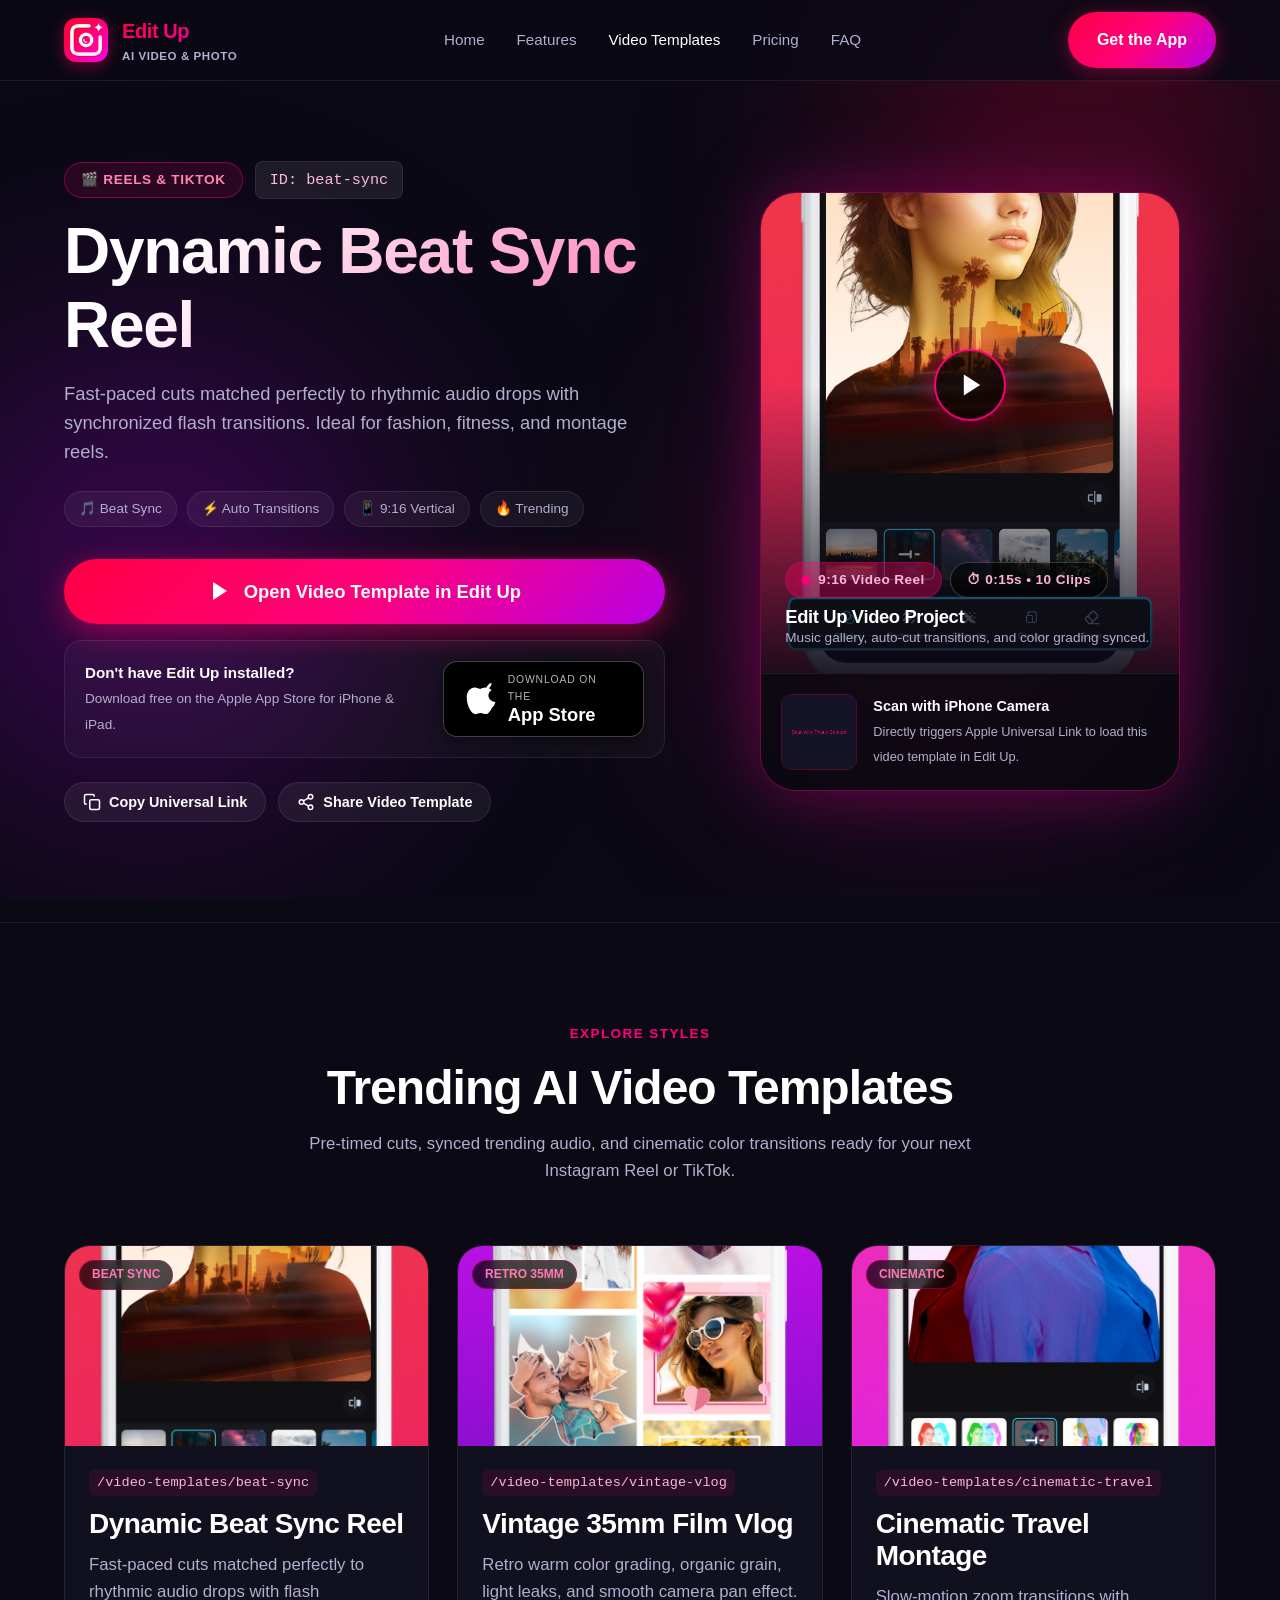
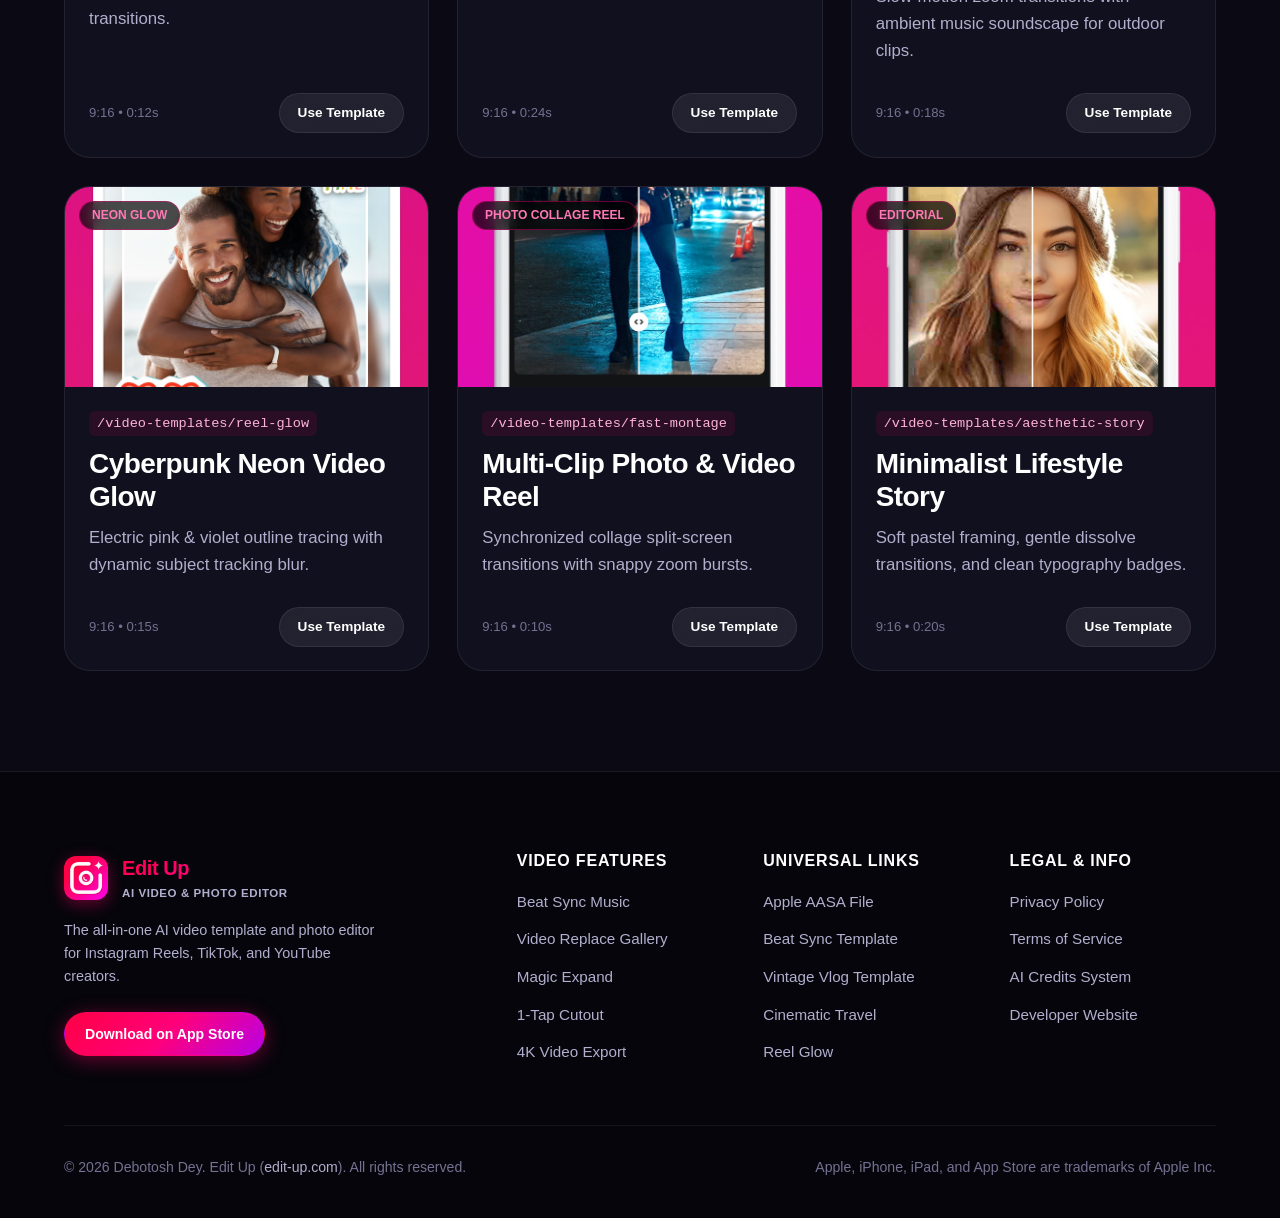
==== video-templates/index.html @ faf35066 "fix(nav): simplify header navigation to prevent layout breaking" ====
<!DOCTYPE html>
<html lang="en">
<head>
  <meta charset="UTF-8">
  <meta name="viewport" content="width=device-width, initial-scale=1.0">
  
  <!-- Primary Meta Tags -->
  <title>Edit Up Video Template | AI Photo & Video Editor</title>
  <meta name="title" content="Edit Up Video Template | AI Photo & Video Editor">
  <meta name="description" content="Open this video template in Edit Up to create viral Reels and TikTok videos with beat-sync music, seamless transitions, and cinematic filters.">
  <meta name="keywords" content="Edit Up, video template, AI video editor, Instagram reels template, TikTok template, beat sync, capcut alternative, debotosh dey">
  <meta name="author" content="Debotosh Dey">
  <link rel="canonical" href="https://edit-up.com/video-templates/">

  <!-- Apple Universal Links & Smart App Banner -->
  <meta name="apple-itunes-app" content="app-id=1333491559, app-argument=editup://video-template">

  <!-- Open Graph / Facebook / WhatsApp / Telegram -->
  <meta property="og:type" content="video.other">
  <meta property="og:site_name" content="Edit Up">
  <meta property="og:url" content="https://edit-up.com/video-templates/">
  <meta property="og:title" content="Edit Up Video Template | AI Photo & Video Editor">
  <meta property="og:description" content="Open this video template in Edit Up to create viral Reels and TikTok videos with beat-sync music, seamless transitions, and cinematic filters.">
  <meta property="og:image" content="https://edit-up.com/assets/images/og-template-share.png">
  <meta property="og:image:secure_url" content="https://edit-up.com/assets/images/og-template-share.png">
  <meta property="og:image:type" content="image/png">
  <meta property="og:image:width" content="1200">
  <meta property="og:image:height" content="630">
  <meta property="og:image:alt" content="Edit Up Video Template Preview">

  <!-- Twitter / X -->
  <meta name="twitter:card" content="summary_large_image">
  <meta name="twitter:site" content="@editupapp">
  <meta name="twitter:url" content="https://edit-up.com/video-templates/">
  <meta name="twitter:title" content="Edit Up Video Template | AI Photo & Video Editor">
  <meta name="twitter:description" content="Open this video template in Edit Up to create viral Reels and TikTok videos with beat-sync music, seamless transitions, and cinematic filters.">
  <meta name="twitter:image" content="https://edit-up.com/assets/images/og-template-share.png">
  <meta name="twitter:image:alt" content="Edit Up Video Template Preview">

  <!-- Favicons & App Icons -->
  <link rel="icon" type="image/png" sizes="32x32" href="/assets/images/favicon-32x32.png">
  <link rel="apple-touch-icon" sizes="180x180" href="/assets/images/apple-touch-icon.png">

  <!-- Master Stylesheet -->
  <link rel="stylesheet" href="/assets/css/style.css">
</head>
<body>

  <!-- Ambient Glowing Background Elements -->
  <div class="bg-ambient-lights" aria-hidden="true">
    <div class="ambient-orb orb-1"></div>
    <div class="ambient-orb orb-2"></div>
    <div class="ambient-orb orb-3"></div>
  </div>

  <!-- Header -->
  <header class="header">
    <div class="container nav-wrapper">
      <a href="/" class="logo">
        <img src="/assets/images/app-icon.png" alt="Edit Up App Icon" class="logo-icon" width="44" height="44">
        <div class="logo-text">
          <span class="logo-title">Edit Up</span>
          <span class="logo-subtitle">AI Video & Photo</span>
        </div>
      </a>

      <nav>
        <ul class="nav-links">
          <li><a href="/" class="nav-link">Home</a></li>
          <li><a href="/#features" class="nav-link">Features</a></li>
          <li><a href="/video-templates/" class="nav-link active">Video Templates</a></li>
          <li><a href="/#pricing" class="nav-link">Pricing</a></li>
          <li><a href="/#faq" class="nav-link">FAQ</a></li>
        </ul>
      </nav>

      <div class="nav-cta">
        <a href="https://apps.apple.com/us/app/edit-up-ai-photo-video-editor/id1333491559" class="btn btn-primary" target="_blank" rel="noopener">
          Get the App
        </a>
      </div>

      <button class="mobile-menu-toggle" aria-label="Toggle navigation menu">
        <svg width="24" height="24" viewBox="0 0 24 24" fill="none" stroke="currentColor" stroke-width="2">
          <line x1="3" y1="12" x2="21" y2="12"></line>
          <line x1="3" y1="6" x2="21" y2="6"></line>
          <line x1="3" y1="18" x2="21" y2="18"></line>
        </svg>
      </button>
    </div>
  </header>

  <!-- Video Template View Hero Section -->
  <main class="template-view-hero">
    <div class="container">
      <div class="template-view-grid">

        <!-- Left: Video Template Information & Universal Link Actions -->
        <div class="template-view-info">
          
          <div style="display: flex; align-items: center; gap: 12px; margin-bottom: 16px; flex-wrap: wrap;">
            <span class="template-header-badge" id="template-banner-tag">🎬 VIDEO TEMPLATE</span>
            <span class="template-id-display">ID: <span id="template-id-text">loading...</span></span>
          </div>

          <h1 id="template-title" class="gradient-text-light" style="margin-bottom: 16px;">
            Loading Video Template...
          </h1>

          <p id="template-description" style="font-size: 1.15rem; line-height: 1.6; margin-bottom: 24px;">
            Open this video template in Edit Up to apply automatic beat-sync cuts, audio replacement, and cinematic color transitions in 1 tap.
          </p>

          <!-- Video Template Specs / Pills -->
          <div class="template-info-pills" id="template-tags-container" style="margin-bottom: 32px;">
            <span class="template-info-pill">🎵 Beat Sync Audio</span>
            <span class="template-info-pill">⚡ Auto Transitions</span>
            <span class="template-info-pill">📱 9:16 Reels & TikTok</span>
            <span class="template-info-pill">✨ 4K Export</span>
          </div>

          <!-- Deep Link Action CTA -->
          <div class="template-actions">
            
            <a href="editup://video-template" id="btn-open-app" class="btn-open-app">
              <svg width="24" height="24" viewBox="0 0 24 24" fill="currentColor">
                <polygon points="5 3 19 12 5 21 5 3"></polygon>
              </svg>
              Open Video Template in Edit Up
            </a>

            <!-- App Store Fallback Box -->
            <div class="template-fallback-box">
              <div>
                <strong style="color: #FFFFFF; font-size: 0.95rem; display: block;">Don't have Edit Up installed?</strong>
                <span style="font-size: 0.85rem; color: var(--text-secondary);">Download free on the Apple App Store for iPhone & iPad.</span>
              </div>
              <a href="https://apps.apple.com/us/app/edit-up-ai-photo-video-editor/id1333491559" class="btn-appstore" target="_blank" rel="noopener">
                <svg viewBox="0 0 170 170">
                  <path d="M150.37 130.25c-2.45 5.66-5.35 10.87-8.71 15.66-4.58 6.53-8.33 11.05-11.22 13.56-4.48 4.12-9.28 6.23-14.42 6.35-3.69 0-8.14-1.05-13.32-3.18-5.19-2.12-9.97-3.17-14.34-3.17-4.58 0-9.49 1.05-14.75 3.17-5.26 2.13-9.5 3.24-12.74 3.35-4.35.13-9.16-1.9-14.42-6.08-3.69-3.08-7.73-7.97-12.13-14.67-6.07-9.35-10.89-20.2-14.44-32.55-3.55-12.35-5.33-24.08-5.33-35.19 0-16.14 4.1-29.21 12.3-39.2 8.2-9.99 18.5-15.09 30.9-15.3 5.48 0 11.17 1.34 17.07 4.02 5.9 2.68 9.94 4.08 12.13 4.2 1.96 0 6.13-1.46 12.51-4.39 6.38-2.93 12.06-4.22 17.07-3.86 13.06.87 23.37 5.76 30.93 14.68-11.53 7-17.18 16.59-16.94 28.77.24 9.69 4.02 17.75 11.35 24.18 7.33 6.43 16.03 10.02 26.11 10.78-2.07 6.43-4.58 13.01-7.53 19.74zM119.22 31.84c0-7.39 2.67-14.37 8.01-20.94 5.34-6.57 11.95-10.53 19.82-11.9 1.09 7.72-1.36 14.86-7.34 21.43-5.98 6.57-12.8 10.35-20.49 11.41z"/>
                </svg>
                <div>
                  <span class="btn-text-sub">Download on the</span>
                  <span class="btn-text-main">App Store</span>
                </div>
              </a>
            </div>

            <!-- Share & QR Actions -->
            <div class="template-share-tools">
              <button id="btn-copy-template-link" class="btn-tool">
                <svg width="18" height="18" viewBox="0 0 24 24" fill="none" stroke="currentColor" stroke-width="2">
                  <rect x="9" y="9" width="13" height="13" rx="2" ry="2"></rect>
                  <path d="M5 15H4a2 2 0 0 1-2-2V4a2 2 0 0 1 2-2h9a2 2 0 0 1 2 2v1"></path>
                </svg>
                Copy Universal Link
              </button>

              <button id="btn-share-template" class="btn-tool">
                <svg width="18" height="18" viewBox="0 0 24 24" fill="none" stroke="currentColor" stroke-width="2">
                  <circle cx="18" cy="5" r="3"></circle>
                  <circle cx="6" cy="12" r="3"></circle>
                  <circle cx="18" cy="19" r="3"></circle>
                  <line x1="8.59" y1="13.51" x2="15.42" y2="17.49"></line>
                  <line x1="15.41" y1="6.51" x2="8.59" y2="10.49"></line>
                </svg>
                Share Video Template
              </button>
            </div>

          </div>

        </div>

        <!-- Right: Video Mockup Player & Desktop QR Scanner -->
        <div class="template-mockup-wrapper">
          <div class="template-preview-card">
            
            <div class="template-preview-media">
              <img src="/assets/images/screenshots/screen-4.jpg" alt="Video Template Preview" id="template-preview-img">
              
              <!-- Simulated Video Play Button -->
              <div style="position: absolute; top: 40%; left: 50%; transform: translate(-50%, -50%); width: 72px; height: 72px; border-radius: 50%; background: rgba(0, 0, 0, 0.65); border: 2px solid var(--brand-pink); display: flex; align-items: center; justify-content: center; box-shadow: 0 0 25px rgba(255, 0, 122, 0.4);">
                <svg width="28" height="28" viewBox="0 0 24 24" fill="#FFFFFF" style="margin-left: 4px;">
                  <polygon points="5 3 19 12 5 21 5 3"></polygon>
                </svg>
              </div>

              <!-- Video Overlay Details -->
              <div class="template-preview-overlay">
                <div style="display: flex; gap: 8px; margin-bottom: 8px;">
                  <span class="badge" style="background: rgba(255, 0, 100, 0.35);">
                    <span class="badge-dot"></span>
                    9:16 Video Reel
                  </span>
                  <span class="badge" style="background: rgba(0,0,0,0.6); border-color: rgba(255,255,255,0.2);">
                    ⏱ 0:15s • 10 Clips
                  </span>
                </div>
                <h4 style="color: #FFFFFF; font-size: 1.15rem;">Edit Up Video Project</h4>
                <p style="color: var(--text-secondary); font-size: 0.85rem;">Music gallery, auto-cut transitions, and color grading synced.</p>
              </div>
            </div>

            <!-- Desktop QR Scanner for Mobile Universal Link Handoff -->
            <div style="padding: 20px; background: rgba(0,0,0,0.45); display: flex; align-items: center; gap: 16px; border-top: 1px solid var(--border-subtle);">
              <canvas id="template-qr-canvas" style="width: 76px; height: 76px; border-radius: 10px; border: 1px solid var(--border-accent); flex-shrink: 0;"></canvas>
              <div>
                <strong style="color: #FFFFFF; font-size: 0.9rem; display: block;">Scan with iPhone Camera</strong>
                <span style="font-size: 0.8rem; color: var(--text-secondary);">Directly triggers Apple Universal Link to load this video template in Edit Up.</span>
              </div>
            </div>

          </div>
        </div>

      </div>
    </div>
  </main>

  <!-- Trending Video Templates Section -->
  <section class="templates-hub-section" style="border-top: 1px solid var(--border-subtle);">
    <div class="container">
      
      <div class="section-header">
        <span class="section-tag">Explore Styles</span>
        <h2>Trending AI Video Templates</h2>
        <p>Pre-timed cuts, synced trending audio, and cinematic color transitions ready for your next Instagram Reel or TikTok.</p>
      </div>

      <div class="templates-grid">

        <!-- Template 1: Beat Sync -->
        <div class="template-card">
          <div class="template-card-preview">
            <img src="/assets/images/screenshots/screen-4.jpg" alt="Beat Sync Video Template" loading="lazy">
            <span class="template-badge">BEAT SYNC</span>
          </div>
          <div class="template-card-body">
            <span class="template-id-tag">/video-templates/beat-sync</span>
            <h3>Dynamic Beat Sync Reel</h3>
            <p>Fast-paced cuts matched perfectly to rhythmic audio drops with flash transitions.</p>
            <div class="template-card-footer">
              <span style="font-size: 0.82rem; color: var(--text-muted);">9:16 • 0:12s</span>
              <a href="/video-templates/beat-sync" class="btn btn-secondary" style="padding: 8px 18px; font-size: 0.85rem;">Use Template</a>
            </div>
          </div>
        </div>

        <!-- Template 2: Vintage Vlog -->
        <div class="template-card">
          <div class="template-card-preview">
            <img src="/assets/images/screenshots/screen-7.jpg" alt="Vintage Vlog Video Template" loading="lazy">
            <span class="template-badge">RETRO 35MM</span>
          </div>
          <div class="template-card-body">
            <span class="template-id-tag">/video-templates/vintage-vlog</span>
            <h3>Vintage 35mm Film Vlog</h3>
            <p>Retro warm color grading, organic grain, light leaks, and smooth camera pan effect.</p>
            <div class="template-card-footer">
              <span style="font-size: 0.82rem; color: var(--text-muted);">9:16 • 0:24s</span>
              <a href="/video-templates/vintage-vlog" class="btn btn-secondary" style="padding: 8px 18px; font-size: 0.85rem;">Use Template</a>
            </div>
          </div>
        </div>

        <!-- Template 3: Cinematic Travel -->
        <div class="template-card">
          <div class="template-card-preview">
            <img src="/assets/images/screenshots/screen-2.jpg" alt="Cinematic Travel Video Template" loading="lazy">
            <span class="template-badge">CINEMATIC</span>
          </div>
          <div class="template-card-body">
            <span class="template-id-tag">/video-templates/cinematic-travel</span>
            <h3>Cinematic Travel Montage</h3>
            <p>Slow-motion zoom transitions with ambient music soundscape for outdoor clips.</p>
            <div class="template-card-footer">
              <span style="font-size: 0.82rem; color: var(--text-muted);">9:16 • 0:18s</span>
              <a href="/video-templates/cinematic-travel" class="btn btn-secondary" style="padding: 8px 18px; font-size: 0.85rem;">Use Template</a>
            </div>
          </div>
        </div>

        <!-- Template 4: Reel Glow -->
        <div class="template-card">
          <div class="template-card-preview">
            <img src="/assets/images/screenshots/screen-1.png" alt="Neon Reel Glow" loading="lazy">
            <span class="template-badge">NEON GLOW</span>
          </div>
          <div class="template-card-body">
            <span class="template-id-tag">/video-templates/reel-glow</span>
            <h3>Cyberpunk Neon Video Glow</h3>
            <p>Electric pink & violet outline tracing with dynamic subject tracking blur.</p>
            <div class="template-card-footer">
              <span style="font-size: 0.82rem; color: var(--text-muted);">9:16 • 0:15s</span>
              <a href="/video-templates/reel-glow" class="btn btn-secondary" style="padding: 8px 18px; font-size: 0.85rem;">Use Template</a>
            </div>
          </div>
        </div>

        <!-- Template 5: Fast Montage -->
        <div class="template-card">
          <div class="template-card-preview">
            <img src="/assets/images/screenshots/screen-6.jpg" alt="Fast Montage" loading="lazy">
            <span class="template-badge">PHOTO COLLAGE REEL</span>
          </div>
          <div class="template-card-body">
            <span class="template-id-tag">/video-templates/fast-montage</span>
            <h3>Multi-Clip Photo & Video Reel</h3>
            <p>Synchronized collage split-screen transitions with snappy zoom bursts.</p>
            <div class="template-card-footer">
              <span style="font-size: 0.82rem; color: var(--text-muted);">9:16 • 0:10s</span>
              <a href="/video-templates/fast-montage" class="btn btn-secondary" style="padding: 8px 18px; font-size: 0.85rem;">Use Template</a>
            </div>
          </div>
        </div>

        <!-- Template 6: Aesthetic Story -->
        <div class="template-card">
          <div class="template-card-preview">
            <img src="/assets/images/screenshots/screen-3.jpg" alt="Aesthetic Story" loading="lazy">
            <span class="template-badge">EDITORIAL</span>
          </div>
          <div class="template-card-body">
            <span class="template-id-tag">/video-templates/aesthetic-story</span>
            <h3>Minimalist Lifestyle Story</h3>
            <p>Soft pastel framing, gentle dissolve transitions, and clean typography badges.</p>
            <div class="template-card-footer">
              <span style="font-size: 0.82rem; color: var(--text-muted);">9:16 • 0:20s</span>
              <a href="/video-templates/aesthetic-story" class="btn btn-secondary" style="padding: 8px 18px; font-size: 0.85rem;">Use Template</a>
            </div>
          </div>
        </div>

      </div>

    </div>
  </section>

  <!-- Footer -->
  <footer class="footer">
    <div class="container">
      <div class="footer-grid">
        
        <div class="footer-brand">
          <a href="/" class="logo">
            <img src="/assets/images/app-icon.png" alt="Edit Up Logo" class="logo-icon" width="40" height="40">
            <div class="logo-text">
              <span class="logo-title">Edit Up</span>
              <span class="logo-subtitle">AI Video & Photo Editor</span>
            </div>
          </a>
          <p style="font-size: 0.9rem; max-width: 320px;">
            The all-in-one AI video template and photo editor for Instagram Reels, TikTok, and YouTube creators.
          </p>
          <div style="margin-top: 8px;">
            <a href="https://apps.apple.com/us/app/edit-up-ai-photo-video-editor/id1333491559" class="btn btn-primary" style="padding: 10px 20px; font-size: 0.88rem;" target="_blank" rel="noopener">
              Download on App Store
            </a>
          </div>
        </div>

        <div>
          <h4 class="footer-heading">Video Features</h4>
          <ul class="footer-links">
            <li><a href="/#features" class="footer-link">Beat Sync Music</a></li>
            <li><a href="/#features" class="footer-link">Video Replace Gallery</a></li>
            <li><a href="/#features" class="footer-link">Magic Expand</a></li>
            <li><a href="/#features" class="footer-link">1-Tap Cutout</a></li>
            <li><a href="/#features" class="footer-link">4K Video Export</a></li>
          </ul>
        </div>

        <div>
          <h4 class="footer-heading">Universal Links</h4>
          <ul class="footer-links">
            <li><a href="/.well-known/apple-app-site-association" class="footer-link" target="_blank">Apple AASA File</a></li>
            <li><a href="/video-templates/beat-sync" class="footer-link">Beat Sync Template</a></li>
            <li><a href="/video-templates/vintage-vlog" class="footer-link">Vintage Vlog Template</a></li>
            <li><a href="/video-templates/cinematic-travel" class="footer-link">Cinematic Travel</a></li>
            <li><a href="/video-templates/reel-glow" class="footer-link">Reel Glow</a></li>
          </ul>
        </div>

        <div>
          <h4 class="footer-heading">Legal & Info</h4>
          <ul class="footer-links">
            <li><a href="https://debotoshdey.com/apps/i/no-crop/privacy-policy/" class="footer-link" target="_blank" rel="noopener">Privacy Policy</a></li>
            <li><a href="https://debotoshdey.com/apps/i/no-crop/terms/" class="footer-link" target="_blank" rel="noopener">Terms of Service</a></li>
            <li><a href="https://debotoshdey.com/apps/i/no-crop/additional-purchase-system/" class="footer-link" target="_blank" rel="noopener">AI Credits System</a></li>
            <li><a href="https://debotoshdey.com" class="footer-link" target="_blank" rel="noopener">Developer Website</a></li>
          </ul>
        </div>

      </div>

      <div class="footer-bottom">
        <div>
          © 2026 Debotosh Dey. Edit Up (<a href="https://edit-up.com" style="color: var(--text-secondary); text-decoration: none;">edit-up.com</a>). All rights reserved.
        </div>
        <div>
          Apple, iPhone, iPad, and App Store are trademarks of Apple Inc.
        </div>
      </div>
    </div>
  </footer>

  <!-- Scripts -->
  <script src="/assets/js/main.js"></script>
  <script src="/assets/js/template.js"></script>
</body>
</html>
---- assets/css/style.css ----
/* ==========================================================================
   EDIT UP - Official Static Website & Universal Link Landing
   Theme: Vibrant Sunset Neon (Coral Red #FF0044 -> Hot Pink #FF007A -> Violet #B800E6)
   ========================================================================== */

:root {
  /* Brand Gradient & Colors from App Icon */
  --brand-red: #FF0044;
  --brand-pink: #FF007A;
  --brand-magenta: #FE00EC;
  --brand-purple: #B800E6;
  --brand-violet: #7928CA;
  
  --gradient-brand: linear-gradient(135deg, #FF0044 0%, #FF007A 50%, #B800E6 100%);
  --gradient-brand-subtle: linear-gradient(135deg, rgba(255, 0, 68, 0.15) 0%, rgba(255, 0, 122, 0.15) 50%, rgba(184, 0, 230, 0.15) 100%);
  --gradient-text: linear-gradient(135deg, #FFFFFF 20%, #FFB4D6 60%, #FF78B4 100%);
  --gradient-glow: radial-gradient(circle, rgba(255, 0, 122, 0.35) 0%, rgba(184, 0, 230, 0.15) 50%, transparent 75%);
  --gradient-card-border: linear-gradient(135deg, rgba(255, 0, 100, 0.4), rgba(255, 255, 255, 0.05) 50%, rgba(184, 0, 230, 0.4));

  /* Dark Theme Palette */
  --bg-body: #0A0914;
  --bg-card: rgba(22, 20, 38, 0.65);
  --bg-card-hover: rgba(30, 27, 52, 0.85);
  --bg-elevated: #161426;
  --bg-badge: rgba(255, 0, 100, 0.12);
  
  --border-subtle: rgba(255, 255, 255, 0.08);
  --border-accent: rgba(255, 0, 122, 0.3);
  --border-glow: rgba(255, 0, 122, 0.6);
  
  --text-primary: #FFFFFF;
  --text-secondary: #B1AFCD;
  --text-muted: #747291;
  --text-highlight: #FF4D94;

  /* Layout & Spacing */
  --container-max: 1200px;
  --radius-sm: 10px;
  --radius-md: 18px;
  --radius-lg: 26px;
  --radius-xl: 36px;
  --radius-full: 9999px;

  /* Shadows */
  --shadow-sm: 0 4px 12px rgba(0, 0, 0, 0.3);
  --shadow-card: 0 12px 32px rgba(0, 0, 0, 0.4), 0 2px 6px rgba(0, 0, 0, 0.2);
  --shadow-glow: 0 0 30px rgba(255, 0, 122, 0.35);
  --shadow-glow-lg: 0 0 60px rgba(255, 0, 122, 0.25), 0 0 100px rgba(184, 0, 230, 0.15);

  --font-family: -apple-system, BlinkMacSystemFont, "SF Pro Display", "SF Pro Text", "Helvetica Neue", Arial, sans-serif;
  --transition-fast: 0.2s cubic-bezier(0.16, 1, 0.3, 1);
  --transition-smooth: 0.35s cubic-bezier(0.16, 1, 0.3, 1);
}

/* Reset & Box Sizing */
*, *::before, *::after {
  box-sizing: border-box;
  margin: 0;
  padding: 0;
}

html {
  font-family: var(--font-family);
  background-color: var(--bg-body);
  color: var(--text-primary);
  scroll-behavior: smooth;
  -webkit-font-smoothing: antialiased;
  -moz-osx-font-smoothing: grayscale;
}

body {
  min-height: 100vh;
  line-height: 1.6;
  position: relative;
  overflow-x: hidden;
  background: var(--bg-body);
}

/* Ambient Background Lights */
.bg-ambient-lights {
  position: fixed;
  top: 0;
  left: 0;
  width: 100%;
  height: 100%;
  pointer-events: none;
  z-index: 0;
  overflow: hidden;
}

.ambient-orb {
  position: absolute;
  border-radius: 50%;
  filter: blur(120px);
  opacity: 0.4;
  animation: floatOrb 18s ease-in-out infinite alternate;
}

.orb-1 {
  width: 600px;
  height: 600px;
  background: radial-gradient(circle, var(--brand-red) 0%, transparent 70%);
  top: -150px;
  right: -100px;
}

.orb-2 {
  width: 700px;
  height: 700px;
  background: radial-gradient(circle, var(--brand-purple) 0%, transparent 70%);
  top: 25%;
  left: -200px;
  animation-duration: 22s;
}

.orb-3 {
  width: 550px;
  height: 550px;
  background: radial-gradient(circle, var(--brand-pink) 0%, transparent 70%);
  bottom: 5%;
  right: 5%;
  animation-duration: 26s;
}

@keyframes floatOrb {
  0% { transform: translate(0, 0) scale(1); }
  50% { transform: translate(40px, 30px) scale(1.08); }
  100% { transform: translate(-30px, 60px) scale(0.95); }
}

/* Container */
.container {
  width: 100%;
  max-width: var(--container-max);
  margin-left: auto;
  margin-right: auto;
  padding-left: 24px;
  padding-right: 24px;
  position: relative;
  z-index: 1;
}

/* Typography */
h1, h2, h3, h4, h5, h6 {
  font-weight: 700;
  line-height: 1.15;
  color: var(--text-primary);
  letter-spacing: -0.02em;
}

h1 {
  font-size: clamp(2.5rem, 5vw, 4.25rem);
}

h2 {
  font-size: clamp(2rem, 3.8vw, 3rem);
}

h3 {
  font-size: clamp(1.25rem, 2.2vw, 1.75rem);
}

p {
  color: var(--text-secondary);
  font-size: 1.05rem;
}

.gradient-text {
  background: var(--gradient-brand);
  -webkit-background-clip: text;
  -webkit-text-fill-color: transparent;
  display: inline-block;
}

.gradient-text-light {
  background: var(--gradient-text);
  -webkit-background-clip: text;
  -webkit-text-fill-color: transparent;
  display: inline-block;
}

/* Buttons & Badges */
.btn {
  display: inline-flex;
  align-items: center;
  justify-content: center;
  gap: 10px;
  padding: 14px 28px;
  border-radius: var(--radius-full);
  font-size: 1rem;
  font-weight: 600;
  text-decoration: none;
  cursor: pointer;
  transition: all var(--transition-fast);
  border: 1px solid transparent;
  white-space: nowrap;
}

.btn-primary {
  background: var(--gradient-brand);
  color: #FFFFFF;
  box-shadow: 0 4px 20px rgba(255, 0, 100, 0.4);
}

.btn-primary:hover {
  transform: translateY(-2px) scale(1.02);
  box-shadow: 0 8px 30px rgba(255, 0, 100, 0.6);
  color: #FFFFFF;
}

.btn-secondary {
  background: rgba(255, 255, 255, 0.08);
  color: #FFFFFF;
  border: 1px solid var(--border-subtle);
  backdrop-filter: blur(12px);
}

.btn-secondary:hover {
  background: rgba(255, 255, 255, 0.15);
  border-color: var(--border-accent);
  transform: translateY(-2px);
  color: #FFFFFF;
}

.btn-appstore {
  display: inline-flex;
  align-items: center;
  background: #000000;
  color: #FFFFFF;
  border: 1px solid rgba(255, 255, 255, 0.25);
  border-radius: 14px;
  padding: 10px 20px;
  text-decoration: none;
  transition: all var(--transition-fast);
  box-shadow: 0 4px 18px rgba(0, 0, 0, 0.4);
}

.btn-appstore:hover {
  border-color: var(--brand-pink);
  transform: translateY(-2px);
  box-shadow: 0 6px 24px rgba(255, 0, 122, 0.35);
}

.btn-appstore svg {
  width: 32px;
  height: 32px;
  fill: #FFFFFF;
  margin-right: 12px;
}

.btn-appstore .btn-text-sub {
  font-size: 0.65rem;
  letter-spacing: 0.08em;
  text-transform: uppercase;
  color: rgba(255, 255, 255, 0.7);
  display: block;
}

.btn-appstore .btn-text-main {
  font-size: 1.15rem;
  font-weight: 700;
  line-height: 1.1;
  display: block;
}

.badge {
  display: inline-flex;
  align-items: center;
  gap: 8px;
  padding: 6px 16px;
  border-radius: var(--radius-full);
  background: var(--bg-badge);
  border: 1px solid rgba(255, 0, 122, 0.3);
  color: #FFB4D6;
  font-size: 0.85rem;
  font-weight: 600;
  letter-spacing: 0.03em;
}

.badge-dot {
  width: 8px;
  height: 8px;
  border-radius: 50%;
  background: var(--brand-pink);
  box-shadow: 0 0 10px var(--brand-pink);
}

/* Header & Nav */
.header {
  position: sticky;
  top: 0;
  width: 100%;
  z-index: 100;
  backdrop-filter: blur(20px);
  -webkit-backdrop-filter: blur(20px);
  background: rgba(10, 9, 20, 0.8);
  border-bottom: 1px solid var(--border-subtle);
  transition: all var(--transition-fast);
}

.nav-wrapper {
  display: flex;
  align-items: center;
  justify-content: space-between;
  height: 80px;
}

.logo {
  display: flex;
  align-items: center;
  gap: 14px;
  text-decoration: none;
  color: var(--text-primary);
}

.logo-icon {
  width: 44px;
  height: 44px;
  border-radius: 12px;
  box-shadow: 0 4px 16px rgba(255, 0, 100, 0.4);
  transition: transform var(--transition-fast);
}

.logo:hover .logo-icon {
  transform: scale(1.05) rotate(-3deg);
}

.logo-text {
  display: flex;
  flex-direction: column;
}

.logo-title {
  font-size: 1.25rem;
  font-weight: 800;
  letter-spacing: -0.02em;
  background: var(--gradient-brand);
  -webkit-background-clip: text;
  -webkit-text-fill-color: transparent;
}

.logo-subtitle {
  font-size: 0.72rem;
  color: var(--text-secondary);
  text-transform: uppercase;
  letter-spacing: 0.05em;
  font-weight: 600;
}

.nav-links {
  display: flex;
  align-items: center;
  gap: 32px;
  list-style: none;
}

.nav-link {
  color: var(--text-secondary);
  text-decoration: none;
  font-weight: 500;
  font-size: 0.95rem;
  transition: color var(--transition-fast);
}

.nav-link:hover, .nav-link.active {
  color: #FFFFFF;
}

.nav-cta {
  display: flex;
  align-items: center;
  gap: 16px;
}

.mobile-menu-toggle {
  display: none;
  background: none;
  border: none;
  color: #FFFFFF;
  cursor: pointer;
  padding: 8px;
}

/* Hero Section */
.hero-section {
  padding: 80px 0 100px;
  position: relative;
  overflow: hidden;
}

.hero-grid {
  display: grid;
  grid-template-columns: 1.15fr 0.85fr;
  align-items: center;
  gap: 60px;
}

.hero-content {
  display: flex;
  flex-direction: column;
  gap: 24px;
}

.hero-rating-badge {
  display: inline-flex;
  align-items: center;
  gap: 12px;
  padding: 8px 18px;
  border-radius: var(--radius-full);
  background: rgba(255, 255, 255, 0.05);
  border: 1px solid var(--border-subtle);
  width: fit-content;
}

.star-rating {
  color: #FFB800;
  font-size: 1rem;
  letter-spacing: 2px;
}

.hero-rating-text {
  font-size: 0.88rem;
  font-weight: 600;
  color: var(--text-secondary);
}

.hero-rating-text strong {
  color: #FFFFFF;
}

.hero-title {
  margin-top: -6px;
}

.hero-description {
  font-size: 1.2rem;
  line-height: 1.6;
  color: var(--text-secondary);
  max-width: 580px;
}

.hero-actions {
  display: flex;
  flex-wrap: wrap;
  align-items: center;
  gap: 16px;
  margin-top: 10px;
}

.hero-perks {
  display: flex;
  flex-wrap: wrap;
  gap: 24px;
  margin-top: 16px;
  padding-top: 24px;
  border-top: 1px solid var(--border-subtle);
}

.perk-item {
  display: flex;
  align-items: center;
  gap: 8px;
  font-size: 0.92rem;
  color: var(--text-secondary);
}

.perk-icon {
  color: var(--brand-pink);
  font-weight: bold;
}

/* Hero Visual / Mockup */
.hero-visual {
  position: relative;
  display: flex;
  justify-content: center;
  align-items: center;
}

.hero-phone-wrapper {
  position: relative;
  z-index: 2;
  perspective: 1000px;
}

.phone-mockup-frame {
  width: 320px;
  height: 640px;
  background: #000000;
  border-radius: 46px;
  padding: 12px;
  border: 4px solid #2A283D;
  box-shadow: 0 25px 60px rgba(0, 0, 0, 0.6), 0 0 50px rgba(255, 0, 100, 0.25);
  position: relative;
  overflow: hidden;
  transition: transform var(--transition-smooth);
}

.phone-mockup-frame:hover {
  transform: translateY(-8px) rotate(-1deg);
}

.phone-notch {
  position: absolute;
  top: 16px;
  left: 50%;
  transform: translateX(-50%);
  width: 90px;
  height: 22px;
  background: #000000;
  border-radius: 20px;
  z-index: 10;
}

.phone-screen-img {
  width: 100%;
  height: 100%;
  object-fit: cover;
  border-radius: 34px;
  display: block;
}

/* Floating Badges on Hero */
.floating-glass-card {
  position: absolute;
  padding: 12px 18px;
  background: rgba(25, 23, 40, 0.85);
  border: 1px solid rgba(255, 0, 122, 0.4);
  backdrop-filter: blur(16px);
  border-radius: var(--radius-md);
  box-shadow: 0 16px 36px rgba(0, 0, 0, 0.5), 0 0 20px rgba(255, 0, 122, 0.2);
  z-index: 3;
  display: flex;
  align-items: center;
  gap: 12px;
  animation: floatCard 6s ease-in-out infinite alternate;
}

.floating-card-1 {
  top: 15%;
  left: -40px;
  animation-delay: 0s;
}

.floating-card-2 {
  bottom: 20%;
  right: -30px;
  animation-delay: 2s;
}

@keyframes floatCard {
  0% { transform: translateY(0); }
  100% { transform: translateY(-14px); }
}

.floating-card-icon {
  width: 38px;
  height: 38px;
  border-radius: 10px;
  background: var(--gradient-brand);
  display: flex;
  align-items: center;
  justify-content: center;
  font-size: 1.2rem;
  color: #FFFFFF;
}

.floating-card-content h5 {
  font-size: 0.92rem;
  margin-bottom: 2px;
}

.floating-card-content p {
  font-size: 0.78rem;
  color: var(--text-muted);
}

/* Section Header */
.section-header {
  text-align: center;
  max-width: 680px;
  margin: 0 auto 60px;
  display: flex;
  flex-direction: column;
  gap: 16px;
  align-items: center;
}

.section-tag {
  color: var(--brand-pink);
  text-transform: uppercase;
  font-size: 0.85rem;
  letter-spacing: 0.1em;
  font-weight: 700;
}

/* Features Grid */
.features-section {
  padding: 100px 0;
  position: relative;
}

.features-grid {
  display: grid;
  grid-template-columns: repeat(auto-fit, minmax(340px, 1fr));
  gap: 28px;
}

.feature-card {
  background: var(--bg-card);
  border: 1px solid var(--border-subtle);
  border-radius: var(--radius-lg);
  padding: 36px 30px;
  backdrop-filter: blur(16px);
  transition: all var(--transition-smooth);
  position: relative;
  overflow: hidden;
  display: flex;
  flex-direction: column;
  gap: 18px;
}

.feature-card::before {
  content: '';
  position: absolute;
  inset: 0;
  border-radius: var(--radius-lg);
  padding: 1px;
  background: var(--gradient-card-border);
  -webkit-mask: linear-gradient(#fff 0 0) content-box, linear-gradient(#fff 0 0);
  -webkit-mask-composite: xor;
  mask-composite: exclude;
  opacity: 0;
  transition: opacity var(--transition-fast);
  pointer-events: none;
}

.feature-card:hover {
  background: var(--bg-card-hover);
  transform: translateY(-6px);
  border-color: rgba(255, 0, 122, 0.4);
  box-shadow: 0 16px 40px rgba(0, 0, 0, 0.4), 0 0 30px rgba(255, 0, 122, 0.15);
}

.feature-card:hover::before {
  opacity: 1;
}

.feature-icon-box {
  width: 58px;
  height: 58px;
  border-radius: 16px;
  background: var(--gradient-brand-subtle);
  border: 1px solid rgba(255, 0, 122, 0.3);
  display: flex;
  align-items: center;
  justify-content: center;
  font-size: 1.7rem;
  color: #FFFFFF;
}

.feature-card h3 {
  font-size: 1.35rem;
}

.feature-card p {
  font-size: 0.98rem;
  line-height: 1.6;
}

.feature-pills {
  display: flex;
  flex-wrap: wrap;
  gap: 8px;
  margin-top: auto;
  padding-top: 12px;
}

.feature-pill {
  font-size: 0.78rem;
  padding: 4px 10px;
  background: rgba(255, 255, 255, 0.05);
  border-radius: var(--radius-full);
  color: var(--text-secondary);
}

/* Interactive Before / After Comparison */
.comparison-section {
  padding: 100px 0;
  position: relative;
}

.comparison-card {
  background: var(--bg-card);
  border: 1px solid var(--border-subtle);
  border-radius: var(--radius-xl);
  padding: 48px;
  backdrop-filter: blur(20px);
  display: grid;
  grid-template-columns: 1fr 1fr;
  gap: 48px;
  align-items: center;
}

.comparison-details {
  display: flex;
  flex-direction: column;
  gap: 20px;
}

.comparison-slider-container {
  position: relative;
  width: 100%;
  max-width: 480px;
  height: 540px;
  border-radius: var(--radius-lg);
  overflow: hidden;
  border: 2px solid var(--border-accent);
  box-shadow: 0 20px 50px rgba(0, 0, 0, 0.6), 0 0 30px rgba(255, 0, 122, 0.2);
  margin: 0 auto;
  user-select: none;
}

.comparison-slider-container img {
  position: absolute;
  top: 0;
  left: 0;
  width: 100%;
  height: 100%;
  object-fit: cover;
}

.comparison-before {
  position: absolute;
  top: 0;
  left: 0;
  width: 50%;
  height: 100%;
  overflow: hidden;
  z-index: 2;
}

.comparison-before img {
  width: 480px;
  max-width: none;
}

.comparison-handle {
  position: absolute;
  top: 0;
  bottom: 0;
  left: 50%;
  width: 4px;
  background: #FFFFFF;
  z-index: 3;
  cursor: ew-resize;
  transform: translateX(-50%);
  box-shadow: 0 0 12px rgba(0, 0, 0, 0.8);
}

.handle-button {
  position: absolute;
  top: 50%;
  left: 50%;
  transform: translate(-50%, -50%);
  width: 44px;
  height: 44px;
  border-radius: 50%;
  background: var(--gradient-brand);
  border: 3px solid #FFFFFF;
  box-shadow: 0 4px 16px rgba(0, 0, 0, 0.6);
  display: flex;
  align-items: center;
  justify-content: center;
  color: #FFFFFF;
  font-size: 1.1rem;
}

.comparison-label {
  position: absolute;
  bottom: 20px;
  padding: 6px 14px;
  background: rgba(0, 0, 0, 0.7);
  backdrop-filter: blur(8px);
  border-radius: var(--radius-full);
  font-size: 0.8rem;
  font-weight: 700;
  letter-spacing: 0.05em;
  text-transform: uppercase;
  z-index: 4;
}

.label-before {
  left: 20px;
  color: #A3A2BC;
}

.label-after {
  right: 20px;
  color: #FF85B2;
}

/* Showcase Screenshot Carousel */
.showcase-section {
  padding: 100px 0;
  position: relative;
}

.screenshots-carousel-wrapper {
  overflow-x: auto;
  scroll-snap-type: x mandatory;
  display: flex;
  gap: 24px;
  padding: 20px 4px 40px;
  scrollbar-width: thin;
  scrollbar-color: var(--brand-pink) rgba(255, 255, 255, 0.05);
}

.screenshot-item {
  flex: 0 0 280px;
  scroll-snap-align: start;
  border-radius: 28px;
  overflow: hidden;
  border: 1px solid var(--border-subtle);
  background: #111020;
  box-shadow: var(--shadow-card);
  transition: all var(--transition-smooth);
}

.screenshot-item:hover {
  transform: translateY(-8px) scale(1.02);
  border-color: var(--brand-pink);
  box-shadow: 0 20px 40px rgba(0, 0, 0, 0.5), 0 0 30px rgba(255, 0, 100, 0.25);
}

.screenshot-item img {
  width: 100%;
  height: auto;
  display: block;
}

/* Template Hub / Universal Link Section on Homepage */
.templates-hub-section {
  padding: 100px 0;
  position: relative;
}

.templates-grid {
  display: grid;
  grid-template-columns: repeat(auto-fit, minmax(320px, 1fr));
  gap: 28px;
}

.template-card {
  background: var(--bg-card);
  border: 1px solid var(--border-subtle);
  border-radius: var(--radius-lg);
  overflow: hidden;
  transition: all var(--transition-smooth);
  display: flex;
  flex-direction: column;
}

.template-card:hover {
  border-color: var(--brand-pink);
  transform: translateY(-6px);
  box-shadow: 0 16px 36px rgba(0, 0, 0, 0.5), 0 0 25px rgba(255, 0, 122, 0.2);
}

.template-card-preview {
  height: 200px;
  position: relative;
  background: linear-gradient(135deg, #1C1935, #2F1738);
  overflow: hidden;
  display: flex;
  align-items: center;
  justify-content: center;
}

.template-card-preview img {
  width: 100%;
  height: 100%;
  object-fit: cover;
  transition: transform var(--transition-smooth);
}

.template-card:hover .template-card-preview img {
  transform: scale(1.06);
}

.template-badge {
  position: absolute;
  top: 14px;
  left: 14px;
  background: rgba(0, 0, 0, 0.7);
  backdrop-filter: blur(8px);
  padding: 4px 12px;
  border-radius: var(--radius-full);
  font-size: 0.75rem;
  font-weight: 700;
  color: #FF78B4;
  border: 1px solid rgba(255, 0, 122, 0.4);
}

.template-card-body {
  padding: 24px;
  display: flex;
  flex-direction: column;
  gap: 12px;
  flex: 1;
}

.template-id-tag {
  font-family: monospace;
  font-size: 0.85rem;
  color: #FFB4D6;
  background: rgba(255, 0, 100, 0.1);
  padding: 2px 8px;
  border-radius: 6px;
  width: fit-content;
}

.template-card-footer {
  margin-top: auto;
  padding-top: 16px;
  display: flex;
  align-items: center;
  justify-content: space-between;
}

/* Universal Link Tester Widget */
.link-tester-card {
  margin-top: 60px;
  background: linear-gradient(135deg, rgba(30, 26, 52, 0.8), rgba(20, 18, 36, 0.9));
  border: 1px solid var(--border-accent);
  border-radius: var(--radius-xl);
  padding: 40px;
  box-shadow: var(--shadow-glow);
}

.tester-form {
  display: flex;
  gap: 12px;
  margin-top: 24px;
}

.tester-input {
  flex: 1;
  background: rgba(0, 0, 0, 0.4);
  border: 1px solid var(--border-subtle);
  border-radius: var(--radius-full);
  padding: 14px 24px;
  color: #FFFFFF;
  font-size: 1rem;
  outline: none;
  transition: border-color var(--transition-fast);
}

.tester-input:focus {
  border-color: var(--brand-pink);
  box-shadow: 0 0 15px rgba(255, 0, 122, 0.3);
}

/* Reviews & Testimonials */
.reviews-section {
  padding: 100px 0;
  position: relative;
}

.reviews-grid {
  display: grid;
  grid-template-columns: repeat(auto-fit, minmax(300px, 1fr));
  gap: 24px;
}

.review-card {
  background: var(--bg-card);
  border: 1px solid var(--border-subtle);
  border-radius: var(--radius-lg);
  padding: 30px;
  backdrop-filter: blur(12px);
  display: flex;
  flex-direction: column;
  gap: 16px;
}

.review-header {
  display: flex;
  justify-content: space-between;
  align-items: center;
}

.review-author {
  font-weight: 700;
  font-size: 1rem;
}

.review-stars {
  color: #FFB800;
  font-size: 0.9rem;
}

/* FAQ Accordion */
.faq-section {
  padding: 100px 0;
  position: relative;
}

.faq-list {
  max-width: 800px;
  margin: 0 auto;
  display: flex;
  flex-direction: column;
  gap: 16px;
}

.faq-item {
  background: var(--bg-card);
  border: 1px solid var(--border-subtle);
  border-radius: var(--radius-md);
  overflow: hidden;
  transition: all var(--transition-fast);
}

.faq-item:hover {
  border-color: rgba(255, 0, 122, 0.3);
}

.faq-question {
  width: 100%;
  padding: 22px 28px;
  background: none;
  border: none;
  color: #FFFFFF;
  font-size: 1.1rem;
  font-weight: 600;
  text-align: left;
  display: flex;
  justify-content: space-between;
  align-items: center;
  cursor: pointer;
}

.faq-icon {
  font-size: 1.4rem;
  color: var(--brand-pink);
  transition: transform var(--transition-fast);
}

.faq-item.active .faq-icon {
  transform: rotate(45deg);
}

.faq-answer {
  max-height: 0;
  overflow: hidden;
  transition: max-height 0.3s ease-out;
  padding: 0 28px;
}

.faq-item.active .faq-answer {
  max-height: 300px;
  padding-bottom: 22px;
}

/* CTA Banner Section */
.cta-banner-section {
  padding: 80px 0 120px;
  position: relative;
}

.cta-banner-card {
  background: linear-gradient(135deg, rgba(255, 0, 68, 0.15), rgba(184, 0, 230, 0.2));
  border: 1px solid rgba(255, 0, 122, 0.4);
  border-radius: var(--radius-xl);
  padding: 60px 40px;
  text-align: center;
  backdrop-filter: blur(24px);
  box-shadow: var(--shadow-glow-lg);
  display: flex;
  flex-direction: column;
  align-items: center;
  gap: 24px;
}

.cta-banner-icon {
  width: 90px;
  height: 90px;
  border-radius: 24px;
  box-shadow: 0 10px 30px rgba(255, 0, 100, 0.5);
}

/* Footer */
.footer {
  background: #06050C;
  border-top: 1px solid var(--border-subtle);
  padding: 80px 0 40px;
  position: relative;
  z-index: 10;
}

.footer-grid {
  display: grid;
  grid-template-columns: 2fr 1fr 1fr 1fr;
  gap: 40px;
  margin-bottom: 60px;
}

.footer-brand {
  display: flex;
  flex-direction: column;
  gap: 16px;
}

.footer-heading {
  font-size: 1rem;
  font-weight: 700;
  text-transform: uppercase;
  letter-spacing: 0.05em;
  color: #FFFFFF;
  margin-bottom: 18px;
}

.footer-links {
  list-style: none;
  display: flex;
  flex-direction: column;
  gap: 12px;
}

.footer-link {
  color: var(--text-secondary);
  text-decoration: none;
  font-size: 0.95rem;
  transition: color var(--transition-fast);
}

.footer-link:hover {
  color: #FFFFFF;
}

.footer-bottom {
  padding-top: 30px;
  border-top: 1px solid rgba(255, 255, 255, 0.06);
  display: flex;
  flex-wrap: wrap;
  justify-content: space-between;
  align-items: center;
  gap: 20px;
  font-size: 0.88rem;
  color: var(--text-muted);
}

/* ==========================================================================
   TEMPLATE VIEW PAGE STYLES (templates/{id})
   ========================================================================== */

.template-view-hero {
  padding: 80px 0 100px;
  min-height: calc(100vh - 160px);
  display: flex;
  align-items: center;
}

.template-view-grid {
  display: grid;
  grid-template-columns: 1.1fr 0.9fr;
  gap: 60px;
  align-items: center;
}

.template-header-badge {
  display: inline-flex;
  align-items: center;
  gap: 8px;
  padding: 6px 16px;
  border-radius: var(--radius-full);
  background: var(--bg-badge);
  border: 1px solid rgba(255, 0, 122, 0.4);
  color: #FF85B2;
  font-size: 0.85rem;
  font-weight: 700;
  letter-spacing: 0.05em;
  text-transform: uppercase;
}

.template-id-display {
  font-family: monospace;
  background: rgba(255, 255, 255, 0.08);
  border: 1px solid var(--border-subtle);
  padding: 6px 14px;
  border-radius: 8px;
  font-size: 0.95rem;
  color: #FFB8D9;
  display: inline-block;
}

.template-actions {
  display: flex;
  flex-direction: column;
  gap: 16px;
  margin-top: 12px;
}

.btn-open-app {
  display: inline-flex;
  align-items: center;
  justify-content: center;
  gap: 12px;
  padding: 18px 36px;
  border-radius: var(--radius-full);
  background: var(--gradient-brand);
  color: #FFFFFF;
  font-size: 1.15rem;
  font-weight: 700;
  text-decoration: none;
  box-shadow: 0 8px 30px rgba(255, 0, 100, 0.5);
  transition: all var(--transition-fast);
  cursor: pointer;
  border: none;
}

.btn-open-app:hover {
  transform: translateY(-3px) scale(1.02);
  box-shadow: 0 12px 40px rgba(255, 0, 100, 0.7);
}

.template-fallback-box {
  background: rgba(255, 255, 255, 0.03);
  border: 1px solid var(--border-subtle);
  border-radius: var(--radius-md);
  padding: 20px;
  display: flex;
  align-items: center;
  justify-content: space-between;
  gap: 16px;
}

.template-info-pills {
  display: flex;
  flex-wrap: wrap;
  gap: 10px;
}

.template-info-pill {
  display: inline-flex;
  align-items: center;
  gap: 6px;
  padding: 6px 14px;
  border-radius: var(--radius-full);
  background: rgba(255, 255, 255, 0.05);
  border: 1px solid var(--border-subtle);
  font-size: 0.85rem;
  color: var(--text-secondary);
}

/* QR Code & Share tools */
.template-share-tools {
  display: flex;
  gap: 12px;
  margin-top: 8px;
}

.btn-tool {
  background: rgba(255, 255, 255, 0.06);
  border: 1px solid var(--border-subtle);
  color: var(--text-primary);
  padding: 10px 18px;
  border-radius: var(--radius-full);
  font-size: 0.9rem;
  font-weight: 600;
  cursor: pointer;
  display: inline-flex;
  align-items: center;
  gap: 8px;
  transition: all var(--transition-fast);
}

.btn-tool:hover {
  background: rgba(255, 255, 255, 0.12);
  border-color: var(--border-accent);
}

/* Template Mockup Display */
.template-mockup-wrapper {
  position: relative;
  display: flex;
  justify-content: center;
}

.template-preview-card {
  width: 100%;
  max-width: 420px;
  background: var(--bg-card);
  border: 1px solid rgba(255, 0, 122, 0.4);
  border-radius: var(--radius-xl);
  overflow: hidden;
  box-shadow: var(--shadow-glow-lg);
  position: relative;
}

.template-preview-media {
  width: 100%;
  height: 480px;
  position: relative;
  background: #100E1C;
  overflow: hidden;
}

.template-preview-media img {
  width: 100%;
  height: 100%;
  object-fit: cover;
}

.template-preview-overlay {
  position: absolute;
  inset: 0;
  background: linear-gradient(to top, rgba(10, 9, 20, 0.9) 0%, transparent 60%);
  display: flex;
  flex-direction: column;
  justify-content: flex-end;
  padding: 24px;
}

/* Responsive Media Queries */
@media (max-width: 992px) {
  .hero-grid, .template-view-grid, .comparison-card {
    grid-template-columns: 1fr;
    gap: 48px;
  }

  .hero-content {
    text-align: center;
    align-items: center;
  }

  .hero-perks {
    justify-content: center;
  }

  .hero-actions {
    justify-content: center;
  }

  .floating-card-1 {
    left: 0;
  }
  
  .floating-card-2 {
    right: 0;
  }

  .footer-grid {
    grid-template-columns: 1fr 1fr;
  }
}

@media (max-width: 768px) {
  .nav-links, .nav-cta {
    display: none;
  }

  .mobile-menu-toggle {
    display: block;
  }

  .nav-links.active {
    display: flex;
    flex-direction: column;
    position: absolute;
    top: 80px;
    left: 0;
    width: 100%;
    background: #0E0D1B;
    padding: 24px;
    border-bottom: 1px solid var(--border-subtle);
    gap: 20px;
  }

  .hero-section {
    padding: 40px 0 60px;
  }

  .phone-mockup-frame {
    width: 270px;
    height: 540px;
  }

  .comparison-card {
    padding: 24px;
  }

  .comparison-slider-container {
    height: 420px;
  }

  .tester-form {
    flex-direction: column;
  }

  .footer-grid {
    grid-template-columns: 1fr;
  }
}

/* ==========================================================================
   ADDITIONAL APP STORE COMPREHENSIVE FEATURE STYLES
   ========================================================================== */

/* Split Showcase Feature Rows */
.split-feature-section {
  padding: 80px 0;
  position: relative;
}

.split-feature-grid {
  display: grid;
  grid-template-columns: 1fr 1fr;
  gap: 60px;
  align-items: center;
}

.split-feature-grid.reverse {
  direction: rtl;
}

.split-feature-grid.reverse > * {
  direction: ltr;
}

.split-feature-visual {
  position: relative;
  display: flex;
  justify-content: center;
}

.split-feature-card {
  width: 100%;
  max-width: 440px;
  border-radius: var(--radius-xl);
  overflow: hidden;
  border: 1px solid var(--border-accent);
  box-shadow: var(--shadow-glow);
  background: var(--bg-card);
}

.split-feature-card img {
  width: 100%;
  height: auto;
  display: block;
}

.feature-check-list {
  list-style: none;
  display: flex;
  flex-direction: column;
  gap: 14px;
  margin: 20px 0 28px;
}

.feature-check-item {
  display: flex;
  align-items: flex-start;
  gap: 12px;
  font-size: 1rem;
  color: var(--text-secondary);
}

.feature-check-icon {
  width: 22px;
  height: 22px;
  border-radius: 50%;
  background: var(--gradient-brand);
  color: #FFFFFF;
  display: flex;
  align-items: center;
  justify-content: center;
  font-size: 0.75rem;
  font-weight: bold;
  flex-shrink: 0;
  margin-top: 3px;
}

/* AI Art Generator Grid */
.ai-art-grid {
  display: grid;
  grid-template-columns: repeat(auto-fit, minmax(280px, 1fr));
  gap: 24px;
}

.ai-art-card {
  background: var(--bg-card);
  border: 1px solid var(--border-subtle);
  border-radius: var(--radius-lg);
  padding: 30px;
  backdrop-filter: blur(14px);
  transition: all var(--transition-smooth);
  display: flex;
  flex-direction: column;
  gap: 12px;
}

.ai-art-card:hover {
  transform: translateY(-6px);
  border-color: var(--brand-pink);
  box-shadow: 0 16px 36px rgba(0, 0, 0, 0.4), 0 0 25px rgba(255, 0, 122, 0.2);
}

.ai-art-icon {
  font-size: 2.2rem;
  margin-bottom: 4px;
}

/* Pricing & Subscriptions Section */
.pricing-section {
  padding: 100px 0;
  position: relative;
}

.pricing-grid {
  display: grid;
  grid-template-columns: repeat(auto-fit, minmax(300px, 1fr));
  gap: 28px;
  max-width: 1050px;
  margin: 0 auto;
}

.pricing-card {
  background: var(--bg-card);
  border: 1px solid var(--border-subtle);
  border-radius: var(--radius-xl);
  padding: 40px 32px;
  display: flex;
  flex-direction: column;
  position: relative;
  transition: all var(--transition-smooth);
}

.pricing-card:hover {
  transform: translateY(-6px);
  border-color: var(--border-accent);
  box-shadow: 0 16px 40px rgba(0, 0, 0, 0.5);
}

.pricing-card.featured {
  border: 2px solid var(--brand-pink);
  background: linear-gradient(135deg, rgba(35, 25, 48, 0.8), rgba(20, 18, 36, 0.9));
  box-shadow: var(--shadow-glow);
  transform: scale(1.03);
}

.pricing-card.featured:hover {
  transform: scale(1.05) translateY(-6px);
}

.pricing-popular-badge {
  position: absolute;
  top: -14px;
  left: 50%;
  transform: translateX(-50%);
  background: var(--gradient-brand);
  color: #FFFFFF;
  padding: 4px 18px;
  border-radius: var(--radius-full);
  font-size: 0.8rem;
  font-weight: 700;
  letter-spacing: 0.05em;
  text-transform: uppercase;
  box-shadow: 0 4px 14px rgba(255, 0, 100, 0.4);
}

.pricing-price {
  font-size: 2.5rem;
  font-weight: 800;
  color: #FFFFFF;
  margin: 16px 0 6px;
  display: flex;
  align-items: baseline;
  gap: 6px;
}

.pricing-period {
  font-size: 1rem;
  color: var(--text-muted);
  font-weight: 500;
}

.pricing-trial-tag {
  color: #FFB4D6;
  font-size: 0.88rem;
  font-weight: 600;
  margin-bottom: 24px;
}

.pricing-features {
  list-style: none;
  display: flex;
  flex-direction: column;
  gap: 12px;
  margin-bottom: 32px;
  flex: 1;
}

.pricing-feature-item {
  display: flex;
  align-items: center;
  gap: 10px;
  font-size: 0.92rem;
  color: var(--text-secondary);
}

.pricing-disclaimer {
  max-width: 800px;
  margin: 40px auto 0;
  text-align: center;
  font-size: 0.82rem;
  color: var(--text-muted);
  line-height: 1.6;
}

/* New Feature Teaser Badge */
.badge-new-feature {
  display: inline-flex;
  align-items: center;
  gap: 8px;
  padding: 6px 16px;
  border-radius: var(--radius-full);
  background: linear-gradient(135deg, rgba(255, 0, 68, 0.25), rgba(184, 0, 230, 0.25));
  border: 1px solid var(--brand-pink);
  color: #FFFFFF;
  font-size: 0.82rem;
  font-weight: 700;
  letter-spacing: 0.05em;
  text-transform: uppercase;
}

@media (max-width: 992px) {
  .split-feature-grid, .split-feature-grid.reverse {
    grid-template-columns: 1fr;
    direction: ltr;
    gap: 40px;
  }

  .pricing-card.featured {
    transform: none;
  }
}
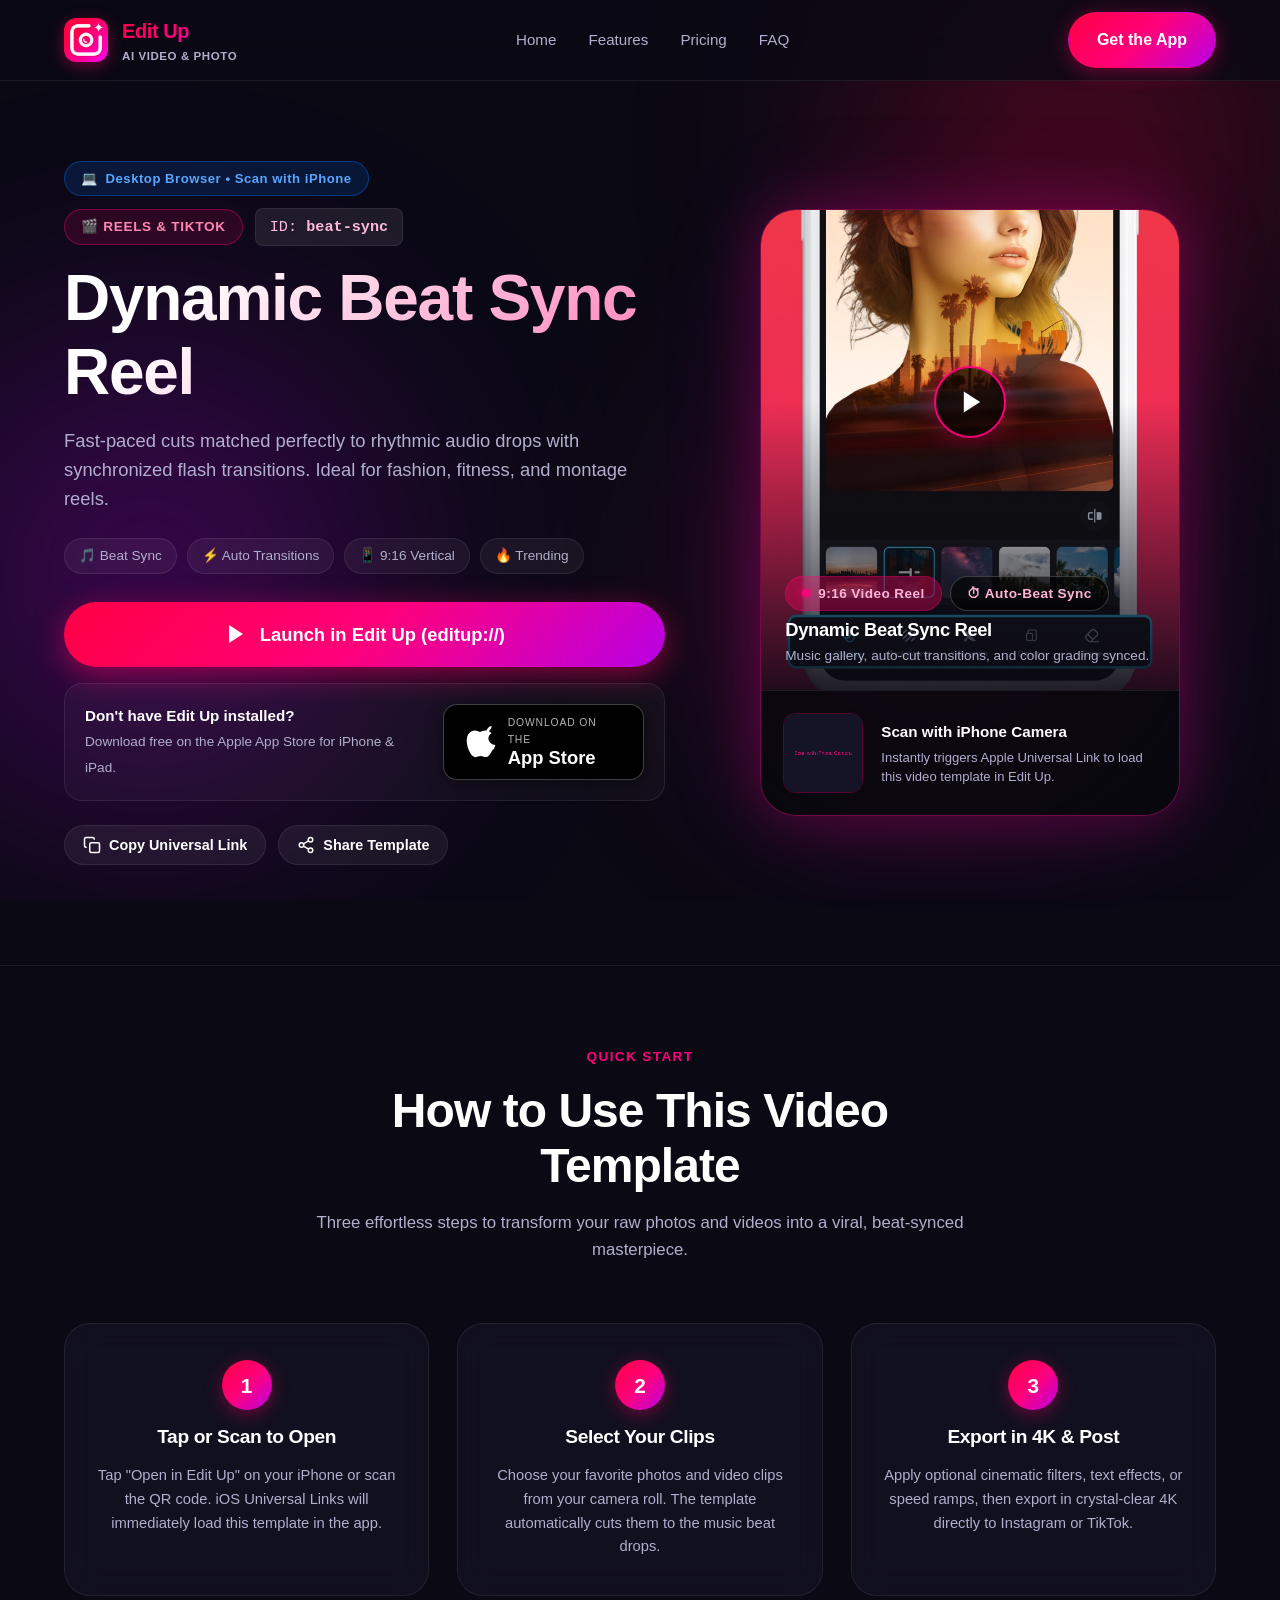
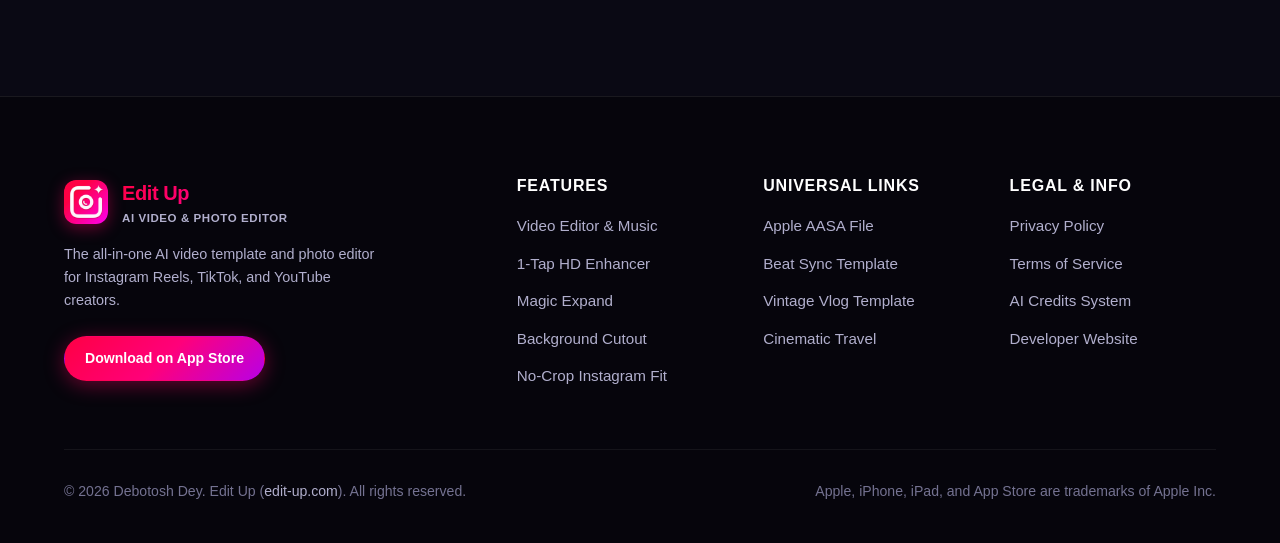
==== commit 50ea3d89: "Create generic video-templates/{id} gateway with device awareness and minimal AASA file" ====
--- a/video-templates/index.html
+++ b/video-templates/index.html
@@ -68,7 +68,6 @@
         <ul class="nav-links">
           <li><a href="/" class="nav-link">Home</a></li>
           <li><a href="/#features" class="nav-link">Features</a></li>
-          <li><a href="/video-templates/" class="nav-link active">Video Templates</a></li>
           <li><a href="/#pricing" class="nav-link">Pricing</a></li>
           <li><a href="/#faq" class="nav-link">FAQ</a></li>
         </ul>
@@ -98,9 +97,14 @@
         <!-- Left: Video Template Information & Universal Link Actions -->
         <div class="template-view-info">
           
-          <div style="display: flex; align-items: center; gap: 12px; margin-bottom: 16px; flex-wrap: wrap;">
+          <!-- Device Detection Status Pill -->
+          <div id="device-status-badge" class="device-pill device-pill-ios">
+            <span>📱</span> Checking device compatibility...
+          </div>
+
+          <div class="template-header-badges">
             <span class="template-header-badge" id="template-banner-tag">🎬 VIDEO TEMPLATE</span>
-            <span class="template-id-display">ID: <span id="template-id-text">loading...</span></span>
+            <span class="template-id-display">ID: <strong id="template-id-text">loading...</strong></span>
           </div>
 
           <h1 id="template-title" class="gradient-text-light" style="margin-bottom: 16px;">
@@ -112,21 +116,26 @@
           </p>
 
           <!-- Video Template Specs / Pills -->
-          <div class="template-info-pills" id="template-tags-container" style="margin-bottom: 32px;">
+          <div class="template-info-pills" id="template-tags-container" style="margin-bottom: 28px;">
             <span class="template-info-pill">🎵 Beat Sync Audio</span>
             <span class="template-info-pill">⚡ Auto Transitions</span>
             <span class="template-info-pill">📱 9:16 Reels & TikTok</span>
             <span class="template-info-pill">✨ 4K Export</span>
           </div>
 
-          <!-- Deep Link Action CTA -->
+          <!-- Android Notice Box (Shown only if Android detected) -->
+          <div id="android-device-notice" class="android-notice-box" style="display: none;">
+            📱 <strong>iOS Exclusive App:</strong> Edit Up is currently available exclusively for iPhone and iPad. Scan the QR code or share this universal link to open on an Apple device.
+          </div>
+
+          <!-- Deep Link Action CTA Area -->
           <div class="template-actions">
             
             <a href="editup://video-template" id="btn-open-app" class="btn-open-app">
               <svg width="24" height="24" viewBox="0 0 24 24" fill="currentColor">
                 <polygon points="5 3 19 12 5 21 5 3"></polygon>
               </svg>
-              Open Video Template in Edit Up
+              Open Template in Edit Up
             </a>
 
             <!-- App Store Fallback Box -->
@@ -146,7 +155,7 @@
               </a>
             </div>
 
-            <!-- Share & QR Actions -->
+            <!-- Share & Copy Universal Link Tools -->
             <div class="template-share-tools">
               <button id="btn-copy-template-link" class="btn-tool">
                 <svg width="18" height="18" viewBox="0 0 24 24" fill="none" stroke="currentColor" stroke-width="2">
@@ -164,7 +173,7 @@
                   <line x1="8.59" y1="13.51" x2="15.42" y2="17.49"></line>
                   <line x1="15.41" y1="6.51" x2="8.59" y2="10.49"></line>
                 </svg>
-                Share Video Template
+                Share Template
               </button>
             </div>
 
@@ -180,7 +189,7 @@
               <img src="/assets/images/screenshots/screen-4.jpg" alt="Video Template Preview" id="template-preview-img">
               
               <!-- Simulated Video Play Button -->
-              <div style="position: absolute; top: 40%; left: 50%; transform: translate(-50%, -50%); width: 72px; height: 72px; border-radius: 50%; background: rgba(0, 0, 0, 0.65); border: 2px solid var(--brand-pink); display: flex; align-items: center; justify-content: center; box-shadow: 0 0 25px rgba(255, 0, 122, 0.4);">
+              <div style="position: absolute; top: 40%; left: 50%; transform: translate(-50%, -50%); width: 72px; height: 72px; border-radius: 50%; background: rgba(0, 0, 0, 0.65); border: 2px solid var(--brand-pink); display: flex; align-items: center; justify-content: center; box-shadow: 0 0 25px rgba(255, 0, 122, 0.4); pointer-events: none;">
                 <svg width="28" height="28" viewBox="0 0 24 24" fill="#FFFFFF" style="margin-left: 4px;">
                   <polygon points="5 3 19 12 5 21 5 3"></polygon>
                 </svg>
@@ -194,20 +203,20 @@
                     9:16 Video Reel
                   </span>
                   <span class="badge" style="background: rgba(0,0,0,0.6); border-color: rgba(255,255,255,0.2);">
-                    ⏱ 0:15s • 10 Clips
+                    ⏱ Auto-Beat Sync
                   </span>
                 </div>
-                <h4 style="color: #FFFFFF; font-size: 1.15rem;">Edit Up Video Project</h4>
-                <p style="color: var(--text-secondary); font-size: 0.85rem;">Music gallery, auto-cut transitions, and color grading synced.</p>
+                <h4 id="template-preview-title" style="color: #FFFFFF; font-size: 1.15rem; margin-bottom: 4px;">Edit Up Video Project</h4>
+                <p style="color: var(--text-secondary); font-size: 0.85rem; margin: 0;">Music gallery, auto-cut transitions, and color grading synced.</p>
               </div>
             </div>
 
             <!-- Desktop QR Scanner for Mobile Universal Link Handoff -->
-            <div style="padding: 20px; background: rgba(0,0,0,0.45); display: flex; align-items: center; gap: 16px; border-top: 1px solid var(--border-subtle);">
-              <canvas id="template-qr-canvas" style="width: 76px; height: 76px; border-radius: 10px; border: 1px solid var(--border-accent); flex-shrink: 0;"></canvas>
+            <div id="qr-scanner-card" style="padding: 22px; background: rgba(0,0,0,0.55); display: flex; align-items: center; gap: 18px; border-top: 1px solid var(--border-subtle);">
+              <canvas id="template-qr-canvas" style="width: 80px; height: 80px; border-radius: 12px; border: 1px solid var(--border-accent); flex-shrink: 0;"></canvas>
               <div>
-                <strong style="color: #FFFFFF; font-size: 0.9rem; display: block;">Scan with iPhone Camera</strong>
-                <span style="font-size: 0.8rem; color: var(--text-secondary);">Directly triggers Apple Universal Link to load this video template in Edit Up.</span>
+                <strong style="color: #FFFFFF; font-size: 0.95rem; display: block; margin-bottom: 4px;">Scan with iPhone Camera</strong>
+                <span style="font-size: 0.82rem; color: var(--text-secondary); line-height: 1.45; display: block;">Instantly triggers Apple Universal Link to load this video template in Edit Up.</span>
               </div>
             </div>
 
@@ -218,118 +227,34 @@
     </div>
   </main>
 
-  <!-- Trending Video Templates Section -->
-  <section class="templates-hub-section" style="border-top: 1px solid var(--border-subtle);">
+  <!-- 3-Step Universal Link Handoff Guide -->
+  <section class="template-steps-section">
     <div class="container">
       
       <div class="section-header">
-        <span class="section-tag">Explore Styles</span>
-        <h2>Trending AI Video Templates</h2>
-        <p>Pre-timed cuts, synced trending audio, and cinematic color transitions ready for your next Instagram Reel or TikTok.</p>
-      </div>
-
-      <div class="templates-grid">
-
-        <!-- Template 1: Beat Sync -->
-        <div class="template-card">
-          <div class="template-card-preview">
-            <img src="/assets/images/screenshots/screen-4.jpg" alt="Beat Sync Video Template" loading="lazy">
-            <span class="template-badge">BEAT SYNC</span>
-          </div>
-          <div class="template-card-body">
-            <span class="template-id-tag">/video-templates/beat-sync</span>
-            <h3>Dynamic Beat Sync Reel</h3>
-            <p>Fast-paced cuts matched perfectly to rhythmic audio drops with flash transitions.</p>
-            <div class="template-card-footer">
-              <span style="font-size: 0.82rem; color: var(--text-muted);">9:16 • 0:12s</span>
-              <a href="/video-templates/beat-sync" class="btn btn-secondary" style="padding: 8px 18px; font-size: 0.85rem;">Use Template</a>
-            </div>
-          </div>
-        </div>
-
-        <!-- Template 2: Vintage Vlog -->
-        <div class="template-card">
-          <div class="template-card-preview">
-            <img src="/assets/images/screenshots/screen-7.jpg" alt="Vintage Vlog Video Template" loading="lazy">
-            <span class="template-badge">RETRO 35MM</span>
-          </div>
-          <div class="template-card-body">
-            <span class="template-id-tag">/video-templates/vintage-vlog</span>
-            <h3>Vintage 35mm Film Vlog</h3>
-            <p>Retro warm color grading, organic grain, light leaks, and smooth camera pan effect.</p>
-            <div class="template-card-footer">
-              <span style="font-size: 0.82rem; color: var(--text-muted);">9:16 • 0:24s</span>
-              <a href="/video-templates/vintage-vlog" class="btn btn-secondary" style="padding: 8px 18px; font-size: 0.85rem;">Use Template</a>
-            </div>
-          </div>
-        </div>
-
-        <!-- Template 3: Cinematic Travel -->
-        <div class="template-card">
-          <div class="template-card-preview">
-            <img src="/assets/images/screenshots/screen-2.jpg" alt="Cinematic Travel Video Template" loading="lazy">
-            <span class="template-badge">CINEMATIC</span>
-          </div>
-          <div class="template-card-body">
-            <span class="template-id-tag">/video-templates/cinematic-travel</span>
-            <h3>Cinematic Travel Montage</h3>
-            <p>Slow-motion zoom transitions with ambient music soundscape for outdoor clips.</p>
-            <div class="template-card-footer">
-              <span style="font-size: 0.82rem; color: var(--text-muted);">9:16 • 0:18s</span>
-              <a href="/video-templates/cinematic-travel" class="btn btn-secondary" style="padding: 8px 18px; font-size: 0.85rem;">Use Template</a>
-            </div>
-          </div>
-        </div>
-
-        <!-- Template 4: Reel Glow -->
-        <div class="template-card">
-          <div class="template-card-preview">
-            <img src="/assets/images/screenshots/screen-1.png" alt="Neon Reel Glow" loading="lazy">
-            <span class="template-badge">NEON GLOW</span>
-          </div>
-          <div class="template-card-body">
-            <span class="template-id-tag">/video-templates/reel-glow</span>
-            <h3>Cyberpunk Neon Video Glow</h3>
-            <p>Electric pink & violet outline tracing with dynamic subject tracking blur.</p>
-            <div class="template-card-footer">
-              <span style="font-size: 0.82rem; color: var(--text-muted);">9:16 • 0:15s</span>
-              <a href="/video-templates/reel-glow" class="btn btn-secondary" style="padding: 8px 18px; font-size: 0.85rem;">Use Template</a>
-            </div>
-          </div>
-        </div>
-
-        <!-- Template 5: Fast Montage -->
-        <div class="template-card">
-          <div class="template-card-preview">
-            <img src="/assets/images/screenshots/screen-6.jpg" alt="Fast Montage" loading="lazy">
-            <span class="template-badge">PHOTO COLLAGE REEL</span>
-          </div>
-          <div class="template-card-body">
-            <span class="template-id-tag">/video-templates/fast-montage</span>
-            <h3>Multi-Clip Photo & Video Reel</h3>
-            <p>Synchronized collage split-screen transitions with snappy zoom bursts.</p>
-            <div class="template-card-footer">
-              <span style="font-size: 0.82rem; color: var(--text-muted);">9:16 • 0:10s</span>
-              <a href="/video-templates/fast-montage" class="btn btn-secondary" style="padding: 8px 18px; font-size: 0.85rem;">Use Template</a>
-            </div>
-          </div>
-        </div>
-
-        <!-- Template 6: Aesthetic Story -->
-        <div class="template-card">
-          <div class="template-card-preview">
-            <img src="/assets/images/screenshots/screen-3.jpg" alt="Aesthetic Story" loading="lazy">
-            <span class="template-badge">EDITORIAL</span>
-          </div>
-          <div class="template-card-body">
-            <span class="template-id-tag">/video-templates/aesthetic-story</span>
-            <h3>Minimalist Lifestyle Story</h3>
-            <p>Soft pastel framing, gentle dissolve transitions, and clean typography badges.</p>
-            <div class="template-card-footer">
-              <span style="font-size: 0.82rem; color: var(--text-muted);">9:16 • 0:20s</span>
-              <a href="/video-templates/aesthetic-story" class="btn btn-secondary" style="padding: 8px 18px; font-size: 0.85rem;">Use Template</a>
-            </div>
-          </div>
+        <span class="section-tag">Quick Start</span>
+        <h2>How to Use This Video Template</h2>
+        <p>Three effortless steps to transform your raw photos and videos into a viral, beat-synced masterpiece.</p>
+      </div>
+
+      <div class="template-steps-grid">
+        
+        <div class="template-step-card">
+          <div class="template-step-num">1</div>
+          <h3>Tap or Scan to Open</h3>
+          <p>Tap "Open in Edit Up" on your iPhone or scan the QR code. iOS Universal Links will immediately load this template in the app.</p>
+        </div>
+
+        <div class="template-step-card">
+          <div class="template-step-num">2</div>
+          <h3>Select Your Clips</h3>
+          <p>Choose your favorite photos and video clips from your camera roll. The template automatically cuts them to the music beat drops.</p>
+        </div>
+
+        <div class="template-step-card">
+          <div class="template-step-num">3</div>
+          <h3>Export in 4K & Post</h3>
+          <p>Apply optional cinematic filters, text effects, or speed ramps, then export in crystal-clear 4K directly to Instagram or TikTok.</p>
         </div>
 
       </div>
@@ -361,13 +286,13 @@
         </div>
 
         <div>
-          <h4 class="footer-heading">Video Features</h4>
+          <h4 class="footer-heading">Features</h4>
           <ul class="footer-links">
-            <li><a href="/#features" class="footer-link">Beat Sync Music</a></li>
-            <li><a href="/#features" class="footer-link">Video Replace Gallery</a></li>
+            <li><a href="/#video-editor" class="footer-link">Video Editor & Music</a></li>
+            <li><a href="/#enhancer" class="footer-link">1-Tap HD Enhancer</a></li>
             <li><a href="/#features" class="footer-link">Magic Expand</a></li>
-            <li><a href="/#features" class="footer-link">1-Tap Cutout</a></li>
-            <li><a href="/#features" class="footer-link">4K Video Export</a></li>
+            <li><a href="/#features" class="footer-link">Background Cutout</a></li>
+            <li><a href="/#features" class="footer-link">No-Crop Instagram Fit</a></li>
           </ul>
         </div>
 
@@ -378,7 +303,6 @@
             <li><a href="/video-templates/beat-sync" class="footer-link">Beat Sync Template</a></li>
             <li><a href="/video-templates/vintage-vlog" class="footer-link">Vintage Vlog Template</a></li>
             <li><a href="/video-templates/cinematic-travel" class="footer-link">Cinematic Travel</a></li>
-            <li><a href="/video-templates/reel-glow" class="footer-link">Reel Glow</a></li>
           </ul>
         </div>
 
--- a/assets/css/style.css
+++ b/assets/css/style.css
@@ -800,43 +800,165 @@
   color: #FF85B2;
 }
 
-/* Showcase Screenshot Carousel */
+/* Showcase Screenshot Animated Slider */
 .showcase-section {
   padding: 100px 0;
   position: relative;
-}
-
-.screenshots-carousel-wrapper {
-  overflow-x: auto;
-  scroll-snap-type: x mandatory;
-  display: flex;
-  gap: 24px;
-  padding: 20px 4px 40px;
-  scrollbar-width: thin;
-  scrollbar-color: var(--brand-pink) rgba(255, 255, 255, 0.05);
+  overflow: hidden;
+}
+
+.showcase-slider-wrapper {
+  position: relative;
+  width: 100%;
+  margin-top: 40px;
+  overflow: hidden;
+  padding: 20px 0 40px;
+  -webkit-mask-image: linear-gradient(to right, transparent 0%, black 8%, black 92%, transparent 100%);
+  mask-image: linear-gradient(to right, transparent 0%, black 8%, black 92%, transparent 100%);
+}
+
+.showcase-track {
+  display: flex;
+  gap: 28px;
+  width: max-content;
+  animation: scrollShowcase 35s linear infinite;
+  will-change: transform;
+}
+
+.showcase-slider-wrapper:hover .showcase-track {
+  animation-play-state: paused;
+}
+
+@keyframes scrollShowcase {
+  0% {
+    transform: translateX(0);
+  }
+  100% {
+    transform: translateX(calc(-50% - 14px));
+  }
 }
 
 .screenshot-item {
-  flex: 0 0 280px;
-  scroll-snap-align: start;
+  flex: 0 0 260px;
   border-radius: 28px;
   overflow: hidden;
   border: 1px solid var(--border-subtle);
   background: #111020;
   box-shadow: var(--shadow-card);
   transition: all var(--transition-smooth);
+  position: relative;
 }
 
 .screenshot-item:hover {
-  transform: translateY(-8px) scale(1.02);
+  transform: translateY(-10px) scale(1.03);
   border-color: var(--brand-pink);
-  box-shadow: 0 20px 40px rgba(0, 0, 0, 0.5), 0 0 30px rgba(255, 0, 100, 0.25);
+  box-shadow: 0 24px 50px rgba(0, 0, 0, 0.6), 0 0 35px rgba(255, 0, 100, 0.35);
+  z-index: 5;
 }
 
 .screenshot-item img {
   width: 100%;
   height: auto;
   display: block;
+}
+
+.slider-controls {
+  display: flex;
+  align-items: center;
+  justify-content: center;
+  gap: 18px;
+  margin-top: 10px;
+}
+
+.slider-nav-btn {
+  width: 44px;
+  height: 44px;
+  border-radius: 50%;
+  background: rgba(255, 255, 255, 0.06);
+  border: 1px solid var(--border-subtle);
+  color: #FFFFFF;
+  display: flex;
+  align-items: center;
+  justify-content: center;
+  cursor: pointer;
+  transition: all var(--transition-fast);
+  backdrop-filter: blur(10px);
+}
+
+.slider-nav-btn:hover {
+  background: var(--gradient-brand);
+  border-color: transparent;
+  transform: scale(1.08);
+  box-shadow: 0 4px 16px rgba(255, 0, 100, 0.4);
+}
+
+.slider-nav-hint {
+  font-size: 0.85rem;
+  color: var(--text-muted);
+}
+
+/* Video Editor Showcase Specific Styles */
+.video-editor-section {
+  padding: 100px 0;
+  position: relative;
+}
+
+.video-editor-preview-card {
+  position: relative;
+  width: 100%;
+  max-width: 460px;
+  border-radius: var(--radius-xl);
+  overflow: hidden;
+  border: 2px solid rgba(255, 0, 122, 0.4);
+  box-shadow: var(--shadow-glow-lg);
+  background: var(--bg-card);
+}
+
+.video-editor-preview-card img {
+  width: 100%;
+  height: auto;
+  display: block;
+}
+
+.video-music-badge {
+  position: absolute;
+  bottom: 24px;
+  left: 20px;
+  right: 20px;
+  background: rgba(14, 12, 26, 0.88);
+  border: 1px solid rgba(255, 0, 122, 0.4);
+  backdrop-filter: blur(16px);
+  padding: 14px 18px;
+  border-radius: var(--radius-md);
+  display: flex;
+  align-items: center;
+  gap: 14px;
+  box-shadow: 0 8px 24px rgba(0,0,0,0.5);
+}
+
+.waveform-animation {
+  display: flex;
+  align-items: center;
+  gap: 3px;
+  height: 24px;
+}
+
+.waveform-bar {
+  width: 3px;
+  background: var(--gradient-brand);
+  border-radius: 2px;
+  animation: waveMotion 1.2s ease-in-out infinite alternate;
+}
+
+.waveform-bar:nth-child(1) { height: 10px; animation-delay: 0.1s; }
+.waveform-bar:nth-child(2) { height: 22px; animation-delay: 0.3s; }
+.waveform-bar:nth-child(3) { height: 16px; animation-delay: 0.5s; }
+.waveform-bar:nth-child(4) { height: 24px; animation-delay: 0.2s; }
+.waveform-bar:nth-child(5) { height: 14px; animation-delay: 0.4s; }
+
+@keyframes waveMotion {
+  0% { transform: scaleY(0.4); }
+  100% { transform: scaleY(1); }
 }
 
 /* Template Hub / Universal Link Section on Homepage */
@@ -967,37 +1089,274 @@
   position: relative;
 }
 
+/* Reviews Summary Widget */
+.reviews-summary-widget {
+  background: var(--bg-card);
+  border: 1px solid var(--border-subtle);
+  border-radius: var(--radius-xl);
+  padding: 32px 40px;
+  margin-bottom: 50px;
+  display: grid;
+  grid-template-columns: auto 1fr auto;
+  gap: 40px;
+  align-items: center;
+  backdrop-filter: blur(16px);
+  box-shadow: 0 16px 40px rgba(0, 0, 0, 0.4);
+}
+
+.summary-score-col {
+  display: flex;
+  flex-direction: column;
+  align-items: center;
+  text-align: center;
+  padding-right: 30px;
+  border-right: 1px solid var(--border-subtle);
+}
+
+.summary-big-rating {
+  font-size: 3.5rem;
+  font-weight: 800;
+  line-height: 1;
+  background: var(--gradient-brand);
+  -webkit-background-clip: text;
+  -webkit-text-fill-color: transparent;
+}
+
+.summary-stars {
+  color: #FFB800;
+  font-size: 1.3rem;
+  margin: 6px 0 4px;
+  letter-spacing: 2px;
+}
+
+.summary-count {
+  font-size: 0.85rem;
+  color: var(--text-muted);
+  white-space: nowrap;
+}
+
+.summary-breakdown-col {
+  display: flex;
+  flex-direction: column;
+  gap: 8px;
+  min-width: 200px;
+}
+
+.rating-bar-row {
+  display: flex;
+  align-items: center;
+  gap: 12px;
+  font-size: 0.82rem;
+  color: var(--text-secondary);
+}
+
+.bar-label {
+  width: 24px;
+  font-weight: 600;
+  color: #FFB800;
+}
+
+.bar-track {
+  flex: 1;
+  height: 8px;
+  background: rgba(255, 255, 255, 0.08);
+  border-radius: var(--radius-full);
+  overflow: hidden;
+}
+
+.bar-fill {
+  height: 100%;
+  background: var(--gradient-brand);
+  border-radius: var(--radius-full);
+}
+
+.bar-pct {
+  width: 32px;
+  text-align: right;
+  font-family: monospace;
+  font-size: 0.8rem;
+  color: var(--text-muted);
+}
+
+.summary-badges-col {
+  display: flex;
+  flex-direction: column;
+  gap: 14px;
+  padding-left: 30px;
+  border-left: 1px solid var(--border-subtle);
+}
+
+.summary-badge-item {
+  display: flex;
+  align-items: center;
+  gap: 14px;
+}
+
+.summary-badge-item .badge-icon {
+  width: 40px;
+  height: 40px;
+  border-radius: 12px;
+  background: rgba(255, 255, 255, 0.06);
+  border: 1px solid var(--border-subtle);
+  display: flex;
+  align-items: center;
+  justify-content: center;
+  font-size: 1.2rem;
+  color: var(--brand-pink);
+  flex-shrink: 0;
+}
+
+.summary-badge-item strong {
+  display: block;
+  font-size: 0.95rem;
+  color: #FFFFFF;
+}
+
+.summary-badge-item p {
+  font-size: 0.8rem;
+  color: var(--text-muted);
+  margin: 0;
+}
+
+/* Reviews Grid */
 .reviews-grid {
   display: grid;
-  grid-template-columns: repeat(auto-fit, minmax(300px, 1fr));
-  gap: 24px;
+  grid-template-columns: repeat(auto-fit, minmax(min(100%, 340px), 1fr));
+  gap: 28px;
 }
 
 .review-card {
   background: var(--bg-card);
   border: 1px solid var(--border-subtle);
   border-radius: var(--radius-lg);
-  padding: 30px;
-  backdrop-filter: blur(12px);
+  padding: 32px 28px;
+  backdrop-filter: blur(16px);
   display: flex;
   flex-direction: column;
   gap: 16px;
-}
-
-.review-header {
+  transition: all var(--transition-smooth);
+  position: relative;
+  overflow: hidden;
+}
+
+.review-card::before {
+  content: '';
+  position: absolute;
+  top: 0;
+  left: 0;
+  right: 0;
+  height: 2px;
+  background: var(--gradient-brand);
+  opacity: 0;
+  transition: opacity var(--transition-fast);
+}
+
+.review-card:hover {
+  transform: translateY(-6px);
+  border-color: rgba(255, 0, 122, 0.35);
+  box-shadow: 0 16px 40px rgba(0, 0, 0, 0.5), 0 0 25px rgba(255, 0, 122, 0.15);
+}
+
+.review-card:hover::before {
+  opacity: 1;
+}
+
+.review-card-top {
   display: flex;
   justify-content: space-between;
-  align-items: center;
-}
-
-.review-author {
+  align-items: flex-start;
+  gap: 12px;
+}
+
+.review-user-info {
+  display: flex;
+  align-items: center;
+  gap: 14px;
+}
+
+.review-avatar {
+  width: 44px;
+  height: 44px;
+  border-radius: 50%;
+  display: flex;
+  align-items: center;
+  justify-content: center;
   font-weight: 700;
-  font-size: 1rem;
+  font-size: 0.95rem;
+  color: #FFFFFF;
+  border: 2px solid rgba(255, 255, 255, 0.15);
+  box-shadow: 0 4px 14px rgba(0, 0, 0, 0.3);
+  flex-shrink: 0;
+}
+
+.avatar-sj { background: linear-gradient(135deg, #FF0044, #FF007A); }
+.avatar-mc { background: linear-gradient(135deg, #FF007A, #FE00EC); }
+.avatar-er { background: linear-gradient(135deg, #FE00EC, #B800E6); }
+.avatar-jm { background: linear-gradient(135deg, #B800E6, #7928CA); }
+.avatar-ap { background: linear-gradient(135deg, #FF0044, #FE00EC); }
+.avatar-lv { background: linear-gradient(135deg, #0070F3, #B800E6); }
+
+.review-author-name {
+  font-size: 1.05rem;
+  font-weight: 700;
+  color: #FFFFFF;
+  margin-bottom: 2px;
+}
+
+.review-author-handle {
+  font-size: 0.8rem;
+  color: var(--text-muted);
+  display: block;
+}
+
+.review-verified-pill {
+  font-size: 0.72rem;
+  font-weight: 600;
+  color: #00DF89;
+  background: rgba(0, 223, 137, 0.1);
+  border: 1px solid rgba(0, 223, 137, 0.3);
+  padding: 4px 10px;
+  border-radius: var(--radius-full);
+  white-space: nowrap;
+}
+
+.review-meta-row {
+  display: flex;
+  align-items: center;
+  justify-content: space-between;
+  gap: 10px;
+  padding-bottom: 8px;
+  border-bottom: 1px solid rgba(255, 255, 255, 0.05);
 }
 
 .review-stars {
   color: #FFB800;
-  font-size: 0.9rem;
+  font-size: 0.95rem;
+  letter-spacing: 1px;
+}
+
+.review-tag {
+  font-size: 0.78rem;
+  font-weight: 600;
+  color: #FF85B2;
+  background: rgba(255, 0, 100, 0.1);
+  padding: 3px 10px;
+  border-radius: var(--radius-full);
+}
+
+.review-body {
+  font-size: 0.95rem;
+  color: var(--text-secondary);
+  line-height: 1.65;
+  font-style: italic;
+  flex: 1;
+}
+
+.review-footer-date {
+  font-size: 0.75rem;
+  color: var(--text-muted);
+  margin-top: auto;
+  padding-top: 10px;
 }
 
 /* FAQ Accordion */
@@ -1167,6 +1526,56 @@
   grid-template-columns: 1.1fr 0.9fr;
   gap: 60px;
   align-items: center;
+}
+
+.device-pill {
+  display: inline-flex;
+  align-items: center;
+  gap: 8px;
+  padding: 6px 16px;
+  border-radius: var(--radius-full);
+  font-size: 0.82rem;
+  font-weight: 700;
+  letter-spacing: 0.04em;
+  margin-bottom: 12px;
+  width: fit-content;
+}
+
+.device-pill-ios {
+  background: rgba(0, 223, 137, 0.15);
+  border: 1px solid rgba(0, 223, 137, 0.4);
+  color: #00DF89;
+}
+
+.device-pill-desktop {
+  background: rgba(0, 112, 243, 0.15);
+  border: 1px solid rgba(0, 112, 243, 0.4);
+  color: #58A6FF;
+}
+
+.device-pill-android {
+  background: rgba(255, 184, 0, 0.15);
+  border: 1px solid rgba(255, 184, 0, 0.4);
+  color: #FFB800;
+}
+
+.android-notice-box {
+  background: rgba(255, 184, 0, 0.1);
+  border: 1px solid rgba(255, 184, 0, 0.35);
+  border-radius: var(--radius-md);
+  padding: 16px 20px;
+  margin-bottom: 20px;
+  color: #FFE6A3;
+  font-size: 0.9rem;
+  line-height: 1.5;
+}
+
+.template-header-badges {
+  display: flex;
+  align-items: center;
+  gap: 12px;
+  margin-bottom: 16px;
+  flex-wrap: wrap;
 }
 
 .template-header-badge {
@@ -1321,6 +1730,66 @@
   flex-direction: column;
   justify-content: flex-end;
   padding: 24px;
+}
+
+/* Template Handoff 3-Step Guide */
+.template-steps-section {
+  padding: 80px 0 100px;
+  border-top: 1px solid var(--border-subtle);
+  position: relative;
+}
+
+.template-steps-grid {
+  display: grid;
+  grid-template-columns: repeat(3, 1fr);
+  gap: 28px;
+  margin-top: 40px;
+}
+
+.template-step-card {
+  background: var(--bg-card);
+  border: 1px solid var(--border-subtle);
+  border-radius: var(--radius-lg);
+  padding: 36px 28px;
+  text-align: center;
+  backdrop-filter: blur(16px);
+  display: flex;
+  flex-direction: column;
+  align-items: center;
+  gap: 16px;
+  transition: transform var(--transition-smooth), border-color var(--transition-fast);
+}
+
+.template-step-card:hover {
+  transform: translateY(-6px);
+  border-color: rgba(255, 0, 122, 0.4);
+}
+
+.template-step-num {
+  width: 50px;
+  height: 50px;
+  border-radius: 50%;
+  background: var(--gradient-brand);
+  color: #FFFFFF;
+  font-size: 1.3rem;
+  font-weight: 800;
+  display: flex;
+  align-items: center;
+  justify-content: center;
+  box-shadow: 0 4px 18px rgba(255, 0, 100, 0.4);
+}
+
+.template-step-card h3 {
+  font-size: 1.2rem;
+  font-weight: 700;
+  color: #FFFFFF;
+}
+
+.template-step-card p {
+  font-size: 0.92rem;
+  color: var(--text-secondary);
+  line-height: 1.6;
+  margin: 0;
 }
 
 /* Responsive Media Queries */
@@ -1520,38 +1989,46 @@
 
 .pricing-grid {
   display: grid;
-  grid-template-columns: repeat(auto-fit, minmax(300px, 1fr));
+  grid-template-columns: repeat(3, 1fr);
   gap: 28px;
-  max-width: 1050px;
+  max-width: 1080px;
   margin: 0 auto;
+  align-items: stretch;
 }
 
 .pricing-card {
   background: var(--bg-card);
   border: 1px solid var(--border-subtle);
   border-radius: var(--radius-xl);
-  padding: 40px 32px;
+  padding: 44px 32px 36px;
   display: flex;
   flex-direction: column;
   position: relative;
-  transition: all var(--transition-smooth);
+  isolation: isolate;
+  z-index: 1;
+  transition: transform var(--transition-smooth), border-color var(--transition-fast), box-shadow var(--transition-smooth);
+  backdrop-filter: blur(16px);
 }
 
 .pricing-card:hover {
   transform: translateY(-6px);
   border-color: var(--border-accent);
-  box-shadow: 0 16px 40px rgba(0, 0, 0, 0.5);
+  box-shadow: 0 20px 45px rgba(0, 0, 0, 0.55), 0 0 24px rgba(255, 0, 122, 0.15);
+  z-index: 5;
 }
 
 .pricing-card.featured {
   border: 2px solid var(--brand-pink);
-  background: linear-gradient(135deg, rgba(35, 25, 48, 0.8), rgba(20, 18, 36, 0.9));
-  box-shadow: var(--shadow-glow);
-  transform: scale(1.03);
+  background: linear-gradient(180deg, rgba(38, 24, 52, 0.85) 0%, rgba(18, 16, 32, 0.95) 100%);
+  box-shadow: 0 12px 40px rgba(255, 0, 100, 0.25), 0 0 20px rgba(254, 0, 236, 0.15);
+  transform: translateY(-8px);
+  z-index: 2;
 }
 
 .pricing-card.featured:hover {
-  transform: scale(1.05) translateY(-6px);
+  transform: translateY(-14px);
+  box-shadow: 0 24px 55px rgba(255, 0, 100, 0.4), 0 0 30px rgba(254, 0, 236, 0.25);
+  z-index: 6;
 }
 
 .pricing-popular-badge {
@@ -1561,23 +2038,31 @@
   transform: translateX(-50%);
   background: var(--gradient-brand);
   color: #FFFFFF;
-  padding: 4px 18px;
+  padding: 6px 20px;
   border-radius: var(--radius-full);
-  font-size: 0.8rem;
+  font-size: 0.78rem;
   font-weight: 700;
-  letter-spacing: 0.05em;
+  letter-spacing: 0.06em;
   text-transform: uppercase;
-  box-shadow: 0 4px 14px rgba(255, 0, 100, 0.4);
+  box-shadow: 0 4px 16px rgba(255, 0, 100, 0.5);
+  white-space: nowrap;
+}
+
+.pricing-card-title {
+  font-size: 1.3rem;
+  font-weight: 700;
+  color: #FFFFFF;
 }
 
 .pricing-price {
-  font-size: 2.5rem;
+  font-size: 2.75rem;
   font-weight: 800;
   color: #FFFFFF;
   margin: 16px 0 6px;
   display: flex;
   align-items: baseline;
   gap: 6px;
+  line-height: 1;
 }
 
 .pricing-period {
@@ -1591,6 +2076,7 @@
   font-size: 0.88rem;
   font-weight: 600;
   margin-bottom: 24px;
+  min-height: 22px;
 }
 
 .pricing-features {
@@ -1604,19 +2090,31 @@
 
 .pricing-feature-item {
   display: flex;
-  align-items: center;
+  align-items: flex-start;
   gap: 10px;
   font-size: 0.92rem;
   color: var(--text-secondary);
+  line-height: 1.45;
+}
+
+.pricing-feature-item span {
+  color: var(--brand-pink);
+  font-weight: 700;
+}
+
+.pricing-btn {
+  width: 100%;
+  text-align: center;
+  justify-content: center;
 }
 
 .pricing-disclaimer {
-  max-width: 800px;
-  margin: 40px auto 0;
+  max-width: 840px;
+  margin: 45px auto 0;
   text-align: center;
   font-size: 0.82rem;
   color: var(--text-muted);
-  line-height: 1.6;
+  line-height: 1.65;
 }
 
 /* New Feature Teaser Badge */
@@ -1635,6 +2133,7 @@
   text-transform: uppercase;
 }
 
+/* Comprehensive Responsive Breakpoints */
 @media (max-width: 992px) {
   .split-feature-grid, .split-feature-grid.reverse {
     grid-template-columns: 1fr;
@@ -1642,7 +2141,88 @@
     gap: 40px;
   }
 
+  .pricing-grid {
+    grid-template-columns: 1fr;
+    max-width: 460px;
+    gap: 32px;
+  }
+
   .pricing-card.featured {
     transform: none;
-  }
-}
+    order: -1;
+  }
+
+  .pricing-card.featured:hover {
+    transform: translateY(-4px);
+  }
+
+  .pricing-card:hover {
+    transform: translateY(-4px);
+  }
+
+  .reviews-summary-widget {
+    grid-template-columns: 1fr;
+    gap: 28px;
+    text-align: center;
+    padding: 28px 24px;
+  }
+
+  .summary-score-col {
+    padding-right: 0;
+    border-right: none;
+    border-bottom: 1px solid var(--border-subtle);
+    padding-bottom: 24px;
+  }
+
+  .summary-badges-col {
+    padding-left: 0;
+    border-left: none;
+    border-top: 1px solid var(--border-subtle);
+    padding-top: 24px;
+    flex-direction: row;
+    justify-content: center;
+    flex-wrap: wrap;
+    gap: 20px;
+  }
+}
+
+@media (max-width: 768px) {
+  .features-grid {
+    grid-template-columns: 1fr;
+  }
+
+  .reviews-grid {
+    grid-template-columns: 1fr;
+  }
+}
+
+@media (max-width: 480px) {
+  .pricing-card {
+    padding: 36px 22px 28px;
+  }
+
+  .pricing-price {
+    font-size: 2.3rem;
+  }
+
+  .reviews-summary-widget {
+    padding: 24px 18px;
+  }
+
+  .summary-badges-col {
+    flex-direction: column;
+    align-items: center;
+  }
+
+  .summary-badge-item {
+    text-align: left;
+  }
+
+  .review-card {
+    padding: 26px 20px;
+  }
+
+  .floating-glass-card {
+    display: none;
+  }
+}
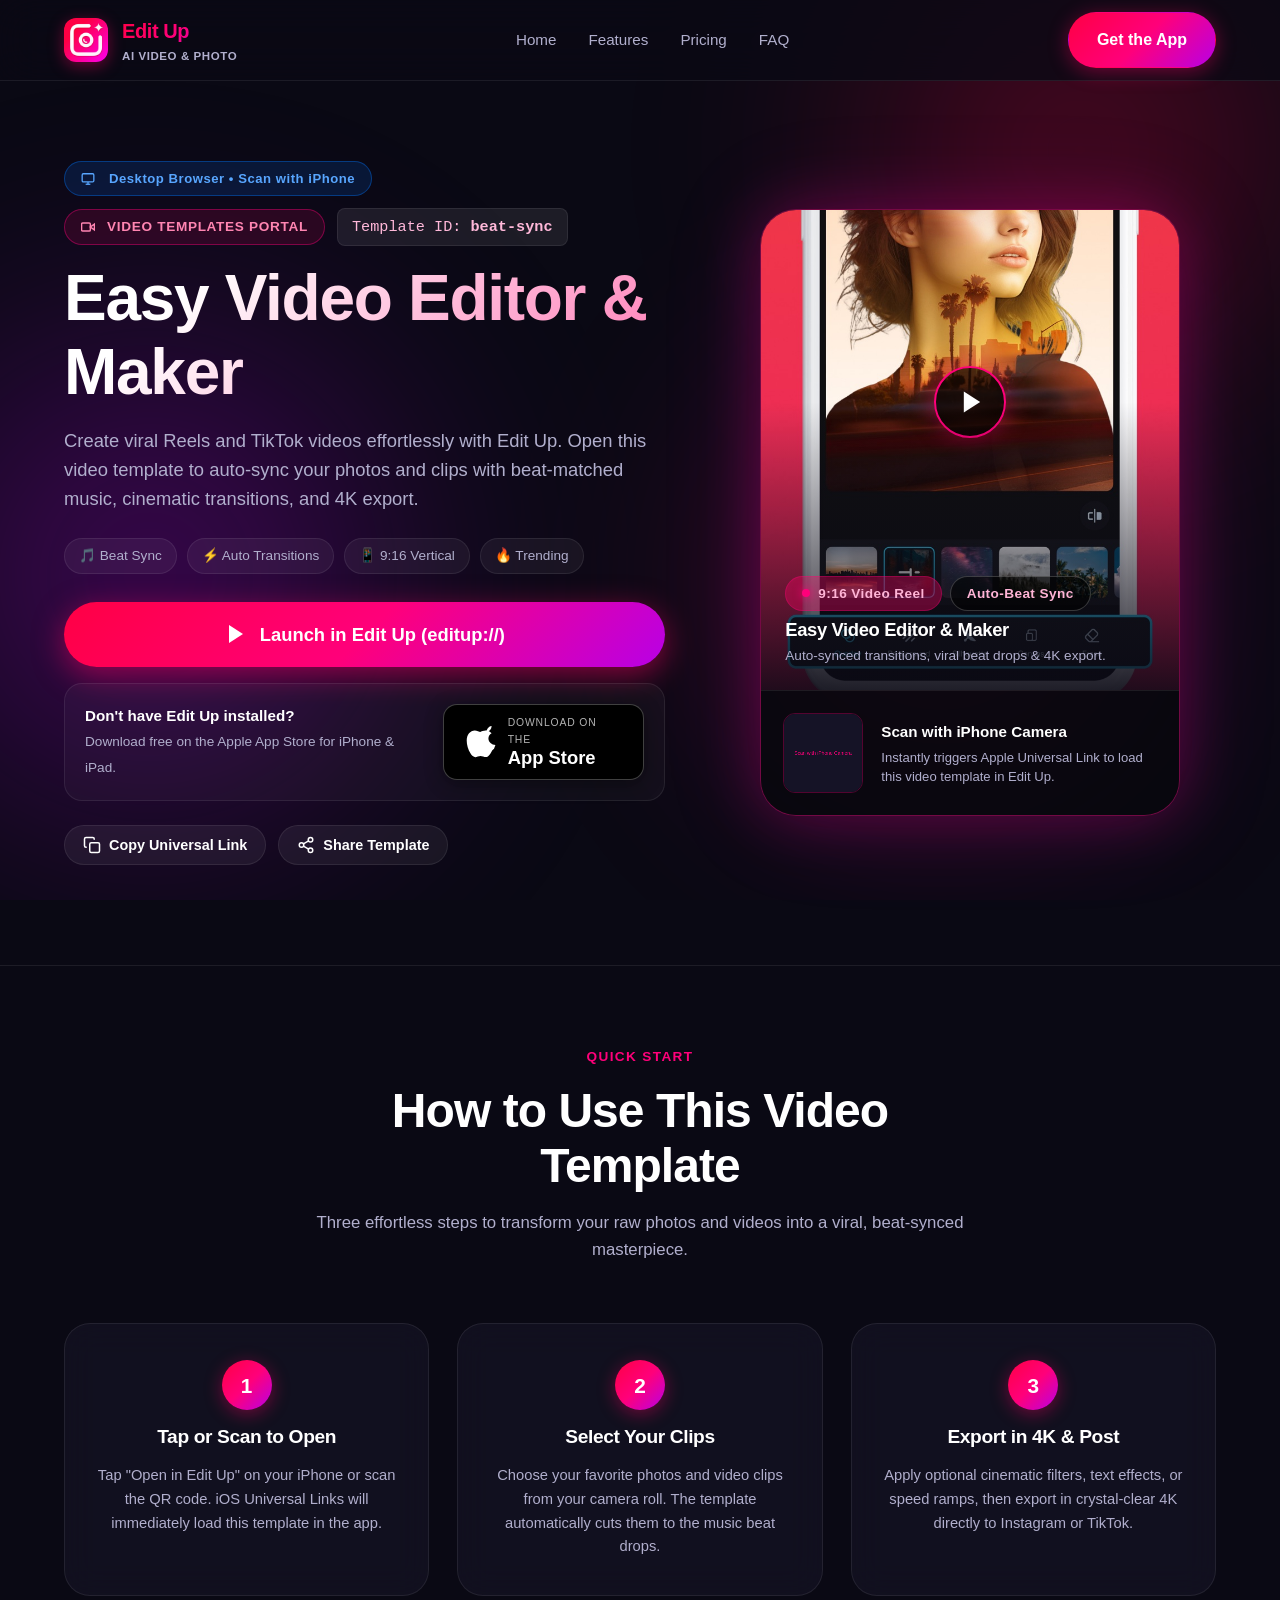
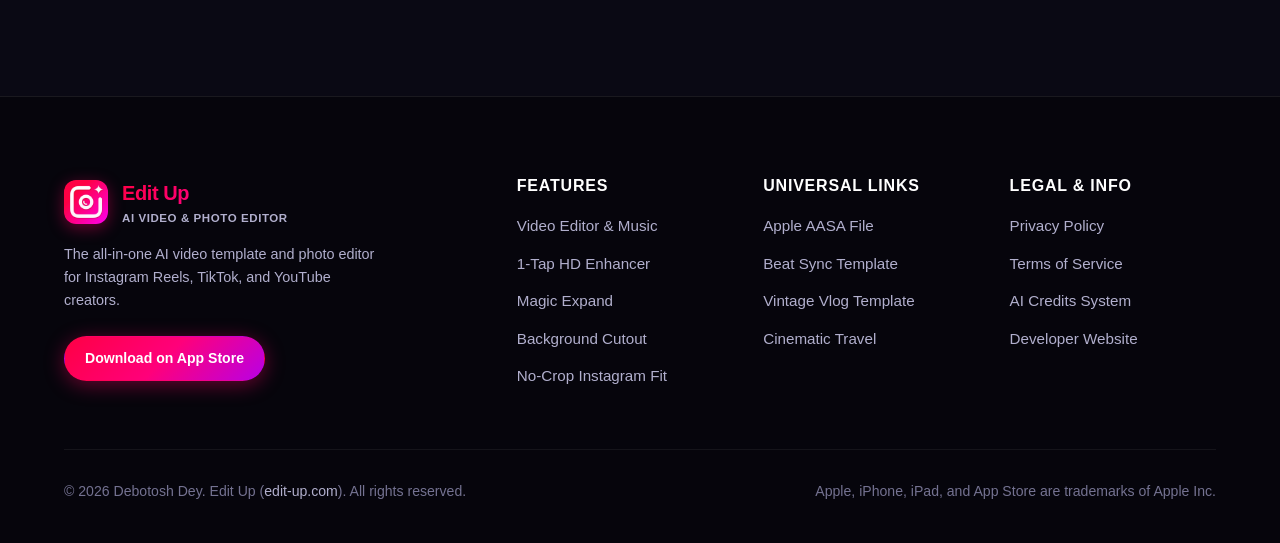
==== commit 51eddb68: "Set generic video template title, description, and social graphics across all templates" ====
--- a/video-templates/index.html
+++ b/video-templates/index.html
@@ -5,9 +5,9 @@
   <meta name="viewport" content="width=device-width, initial-scale=1.0">
   
   <!-- Primary Meta Tags -->
-  <title>Edit Up Video Template | AI Photo & Video Editor</title>
-  <meta name="title" content="Edit Up Video Template | AI Photo & Video Editor">
-  <meta name="description" content="Open this video template in Edit Up to create viral Reels and TikTok videos with beat-sync music, seamless transitions, and cinematic filters.">
+  <title>Easy Video Editor &amp; Maker | Edit Up</title>
+  <meta name="title" content="Easy Video Editor &amp; Maker | Edit Up">
+  <meta name="description" content="Create viral Reels and TikTok videos effortlessly with Edit Up. Open this video template to auto-sync your photos and clips with beat-matched music, cinematic transitions, and 4K export.">
   <meta name="keywords" content="Edit Up, video template, AI video editor, Instagram reels template, TikTok template, beat sync, capcut alternative, debotosh dey">
   <meta name="author" content="Debotosh Dey">
   <link rel="canonical" href="https://edit-up.com/video-templates/">
@@ -19,23 +19,23 @@
   <meta property="og:type" content="video.other">
   <meta property="og:site_name" content="Edit Up">
   <meta property="og:url" content="https://edit-up.com/video-templates/">
-  <meta property="og:title" content="Edit Up Video Template | AI Photo & Video Editor">
-  <meta property="og:description" content="Open this video template in Edit Up to create viral Reels and TikTok videos with beat-sync music, seamless transitions, and cinematic filters.">
+  <meta property="og:title" content="Easy Video Editor &amp; Maker | Edit Up">
+  <meta property="og:description" content="Create viral Reels and TikTok videos effortlessly with Edit Up. Open this video template to auto-sync your photos and clips with beat-matched music, cinematic transitions, and 4K export.">
   <meta property="og:image" content="https://edit-up.com/assets/images/og-template-share.png">
   <meta property="og:image:secure_url" content="https://edit-up.com/assets/images/og-template-share.png">
   <meta property="og:image:type" content="image/png">
   <meta property="og:image:width" content="1200">
   <meta property="og:image:height" content="630">
-  <meta property="og:image:alt" content="Edit Up Video Template Preview">
+  <meta property="og:image:alt" content="Easy Video Editor &amp; Maker Preview">
 
   <!-- Twitter / X -->
   <meta name="twitter:card" content="summary_large_image">
   <meta name="twitter:site" content="@editupapp">
   <meta name="twitter:url" content="https://edit-up.com/video-templates/">
-  <meta name="twitter:title" content="Edit Up Video Template | AI Photo & Video Editor">
-  <meta name="twitter:description" content="Open this video template in Edit Up to create viral Reels and TikTok videos with beat-sync music, seamless transitions, and cinematic filters.">
+  <meta name="twitter:title" content="Easy Video Editor &amp; Maker | Edit Up">
+  <meta name="twitter:description" content="Create viral Reels and TikTok videos effortlessly with Edit Up. Open this video template to auto-sync your photos and clips with beat-matched music, cinematic transitions, and 4K export.">
   <meta name="twitter:image" content="https://edit-up.com/assets/images/og-template-share.png">
-  <meta name="twitter:image:alt" content="Edit Up Video Template Preview">
+  <meta name="twitter:image:alt" content="Easy Video Editor &amp; Maker Preview">
 
   <!-- Favicons & App Icons -->
   <link rel="icon" type="image/png" sizes="32x32" href="/assets/images/favicon-32x32.png">
@@ -99,20 +99,27 @@
           
           <!-- Device Detection Status Pill -->
           <div id="device-status-badge" class="device-pill device-pill-ios">
-            <span>📱</span> Checking device compatibility...
+            <svg width="14" height="14" viewBox="0 0 24 24" fill="none" stroke="currentColor" stroke-width="2.2" style="display:inline-block; vertical-align:middle; margin-right:6px;"><rect x="5" y="2" width="14" height="20" rx="3" ry="3"></rect><line x1="12" y1="18" x2="12.01" y2="18"></line></svg>
+            Checking device compatibility...
           </div>
 
           <div class="template-header-badges">
-            <span class="template-header-badge" id="template-banner-tag">🎬 VIDEO TEMPLATE</span>
-            <span class="template-id-display">ID: <strong id="template-id-text">loading...</strong></span>
+            <span class="template-header-badge" id="template-banner-tag">
+              <svg width="14" height="14" viewBox="0 0 24 24" fill="none" stroke="currentColor" stroke-width="2.5" style="display:inline-block; vertical-align:middle; margin-right:4px;">
+                <polygon points="23 7 16 12 23 17 23 7"></polygon>
+                <rect x="1" y="5" width="15" height="14" rx="2" ry="2"></rect>
+              </svg>
+              VIDEO TEMPLATES PORTAL
+            </span>
+            <span class="template-id-display">Template ID: <strong id="template-id-text">loading...</strong></span>
           </div>
 
           <h1 id="template-title" class="gradient-text-light" style="margin-bottom: 16px;">
-            Loading Video Template...
+            Easy Video Editor &amp; Maker
           </h1>
 
           <p id="template-description" style="font-size: 1.15rem; line-height: 1.6; margin-bottom: 24px;">
-            Open this video template in Edit Up to apply automatic beat-sync cuts, audio replacement, and cinematic color transitions in 1 tap.
+            Create viral Reels and TikTok videos effortlessly with Edit Up. Open this video template to auto-sync your photos and clips with beat-matched music, cinematic transitions, and 4K export.
           </p>
 
           <!-- Video Template Specs / Pills -->
@@ -186,7 +193,7 @@
           <div class="template-preview-card">
             
             <div class="template-preview-media">
-              <img src="/assets/images/screenshots/screen-4.jpg" alt="Video Template Preview" id="template-preview-img">
+              <img src="/assets/images/screenshots/screen-4.jpg" alt="Easy Video Editor &amp; Maker Preview" id="template-preview-img">
               
               <!-- Simulated Video Play Button -->
               <div style="position: absolute; top: 40%; left: 50%; transform: translate(-50%, -50%); width: 72px; height: 72px; border-radius: 50%; background: rgba(0, 0, 0, 0.65); border: 2px solid var(--brand-pink); display: flex; align-items: center; justify-content: center; box-shadow: 0 0 25px rgba(255, 0, 122, 0.4); pointer-events: none;">
@@ -203,11 +210,11 @@
                     9:16 Video Reel
                   </span>
                   <span class="badge" style="background: rgba(0,0,0,0.6); border-color: rgba(255,255,255,0.2);">
-                    ⏱ Auto-Beat Sync
+                    Auto-Beat Sync
                   </span>
                 </div>
-                <h4 id="template-preview-title" style="color: #FFFFFF; font-size: 1.15rem; margin-bottom: 4px;">Edit Up Video Project</h4>
-                <p style="color: var(--text-secondary); font-size: 0.85rem; margin: 0;">Music gallery, auto-cut transitions, and color grading synced.</p>
+                <h4 id="template-preview-title" style="color: #FFFFFF; font-size: 1.15rem; margin-bottom: 4px;">Easy Video Editor &amp; Maker</h4>
+                <p id="template-preview-desc" style="color: var(--text-secondary); font-size: 0.85rem; margin: 0;">Auto-synced transitions, viral beat drops &amp; 4K export.</p>
               </div>
             </div>
 
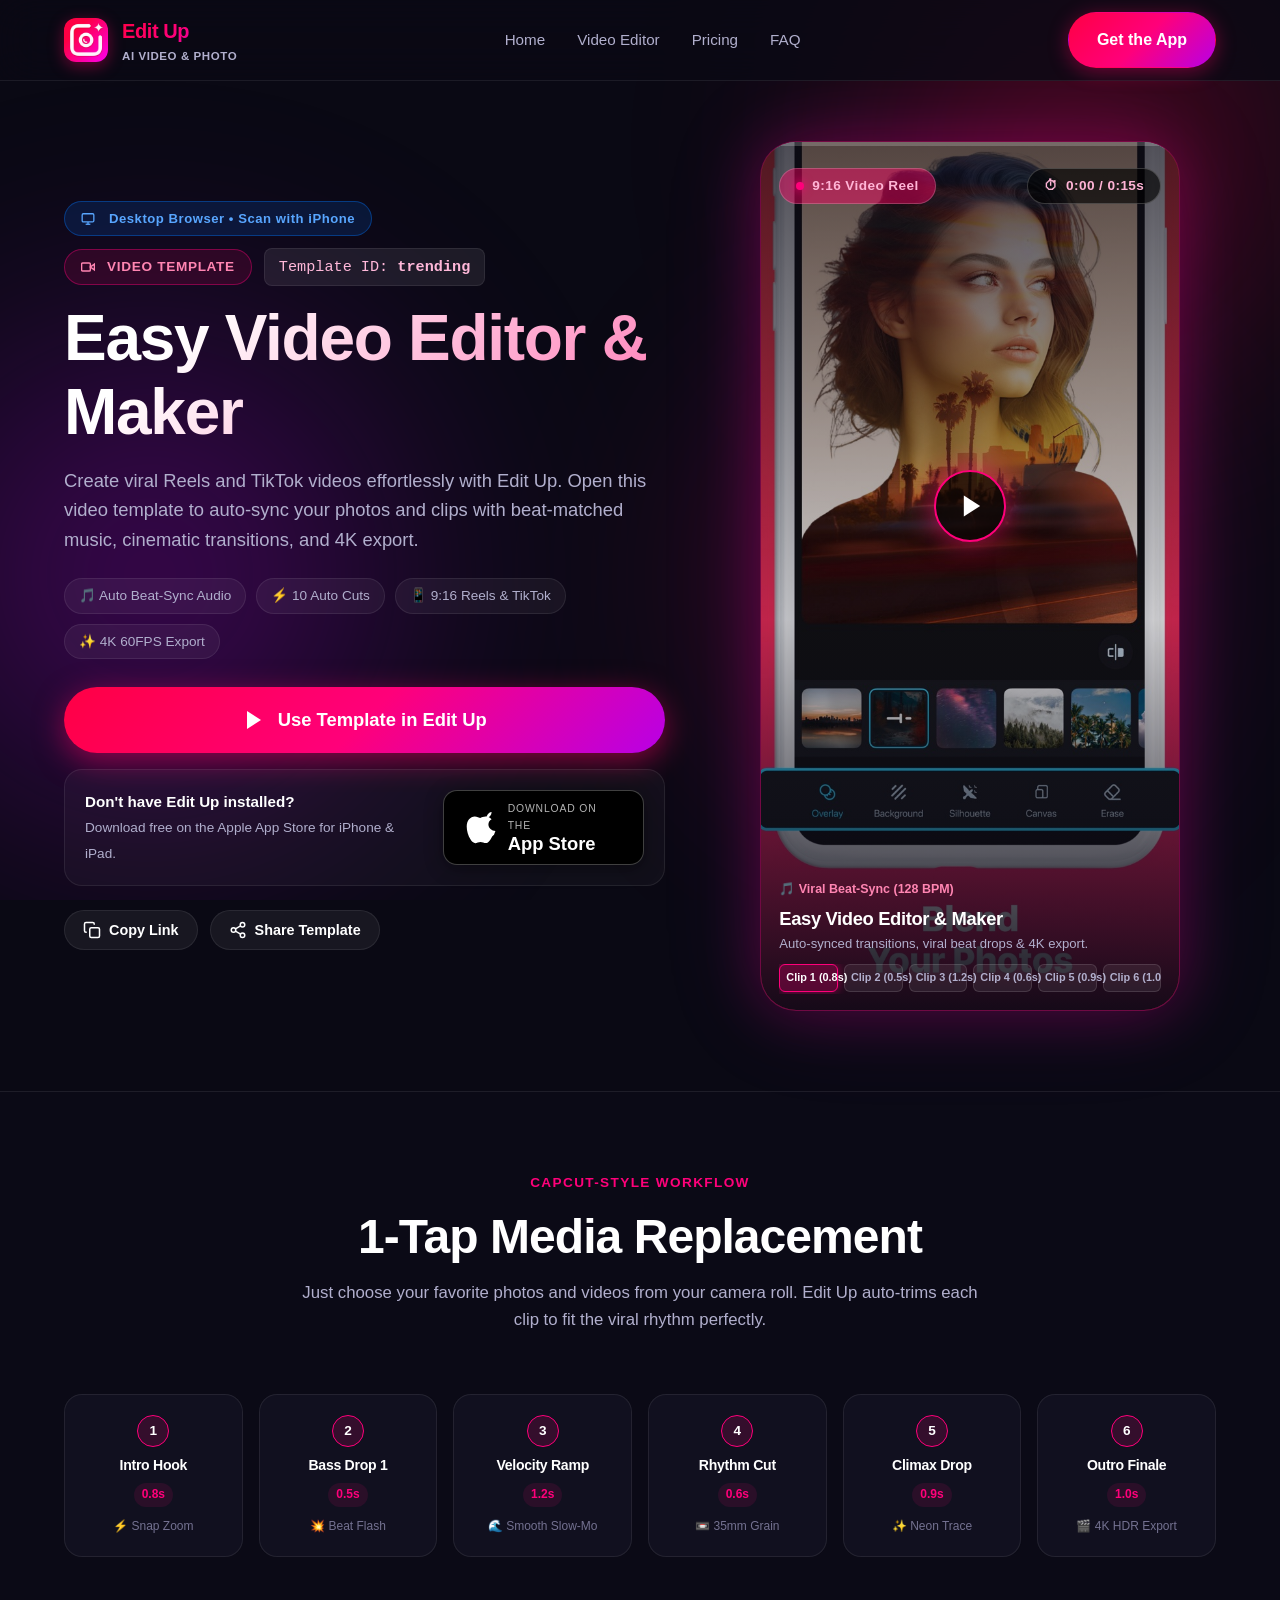
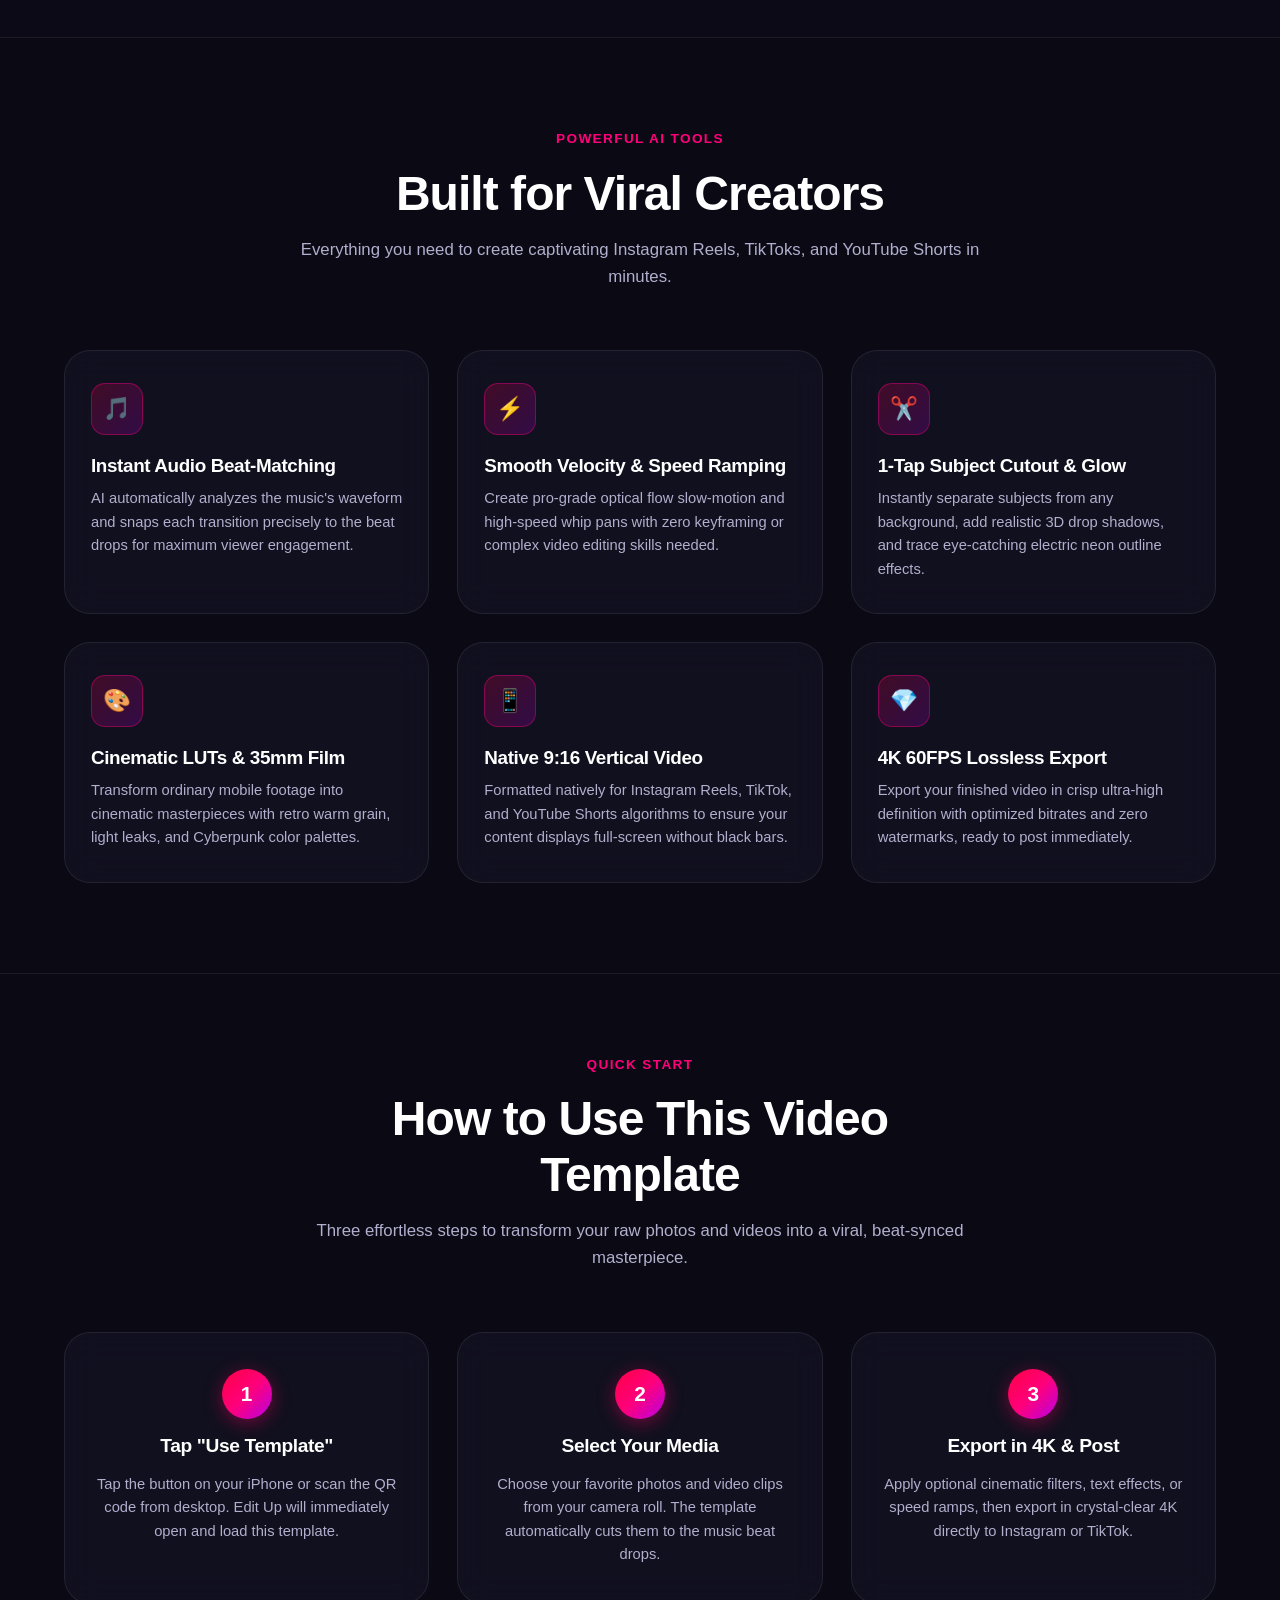
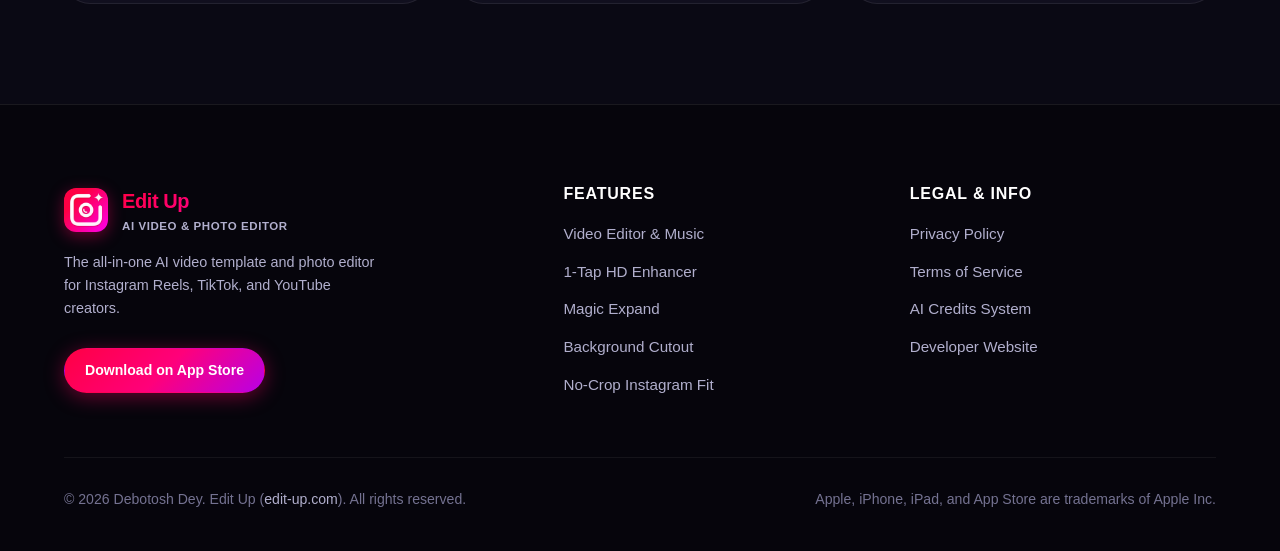
==== commit 679ce73e: "feat: CapCut-style video template page, iOS console redirection logs, clean footers, and full respon" ====
--- a/video-templates/index.html
+++ b/video-templates/index.html
@@ -8,7 +8,7 @@
   <title>Easy Video Editor &amp; Maker | Edit Up</title>
   <meta name="title" content="Easy Video Editor &amp; Maker | Edit Up">
   <meta name="description" content="Create viral Reels and TikTok videos effortlessly with Edit Up. Open this video template to auto-sync your photos and clips with beat-matched music, cinematic transitions, and 4K export.">
-  <meta name="keywords" content="Edit Up, video template, AI video editor, Instagram reels template, TikTok template, beat sync, capcut alternative, debotosh dey">
+  <meta name="keywords" content="Edit Up, video template, AI video editor, CapCut template, Instagram reels template, TikTok template, beat sync, no crop, debotosh dey">
   <meta name="author" content="Debotosh Dey">
   <link rel="canonical" href="https://edit-up.com/video-templates/">
 
@@ -60,14 +60,14 @@
         <img src="/assets/images/app-icon.png" alt="Edit Up App Icon" class="logo-icon" width="44" height="44">
         <div class="logo-text">
           <span class="logo-title">Edit Up</span>
-          <span class="logo-subtitle">AI Video & Photo</span>
+          <span class="logo-subtitle">AI Video &amp; Photo</span>
         </div>
       </a>
 
       <nav>
         <ul class="nav-links">
           <li><a href="/" class="nav-link">Home</a></li>
-          <li><a href="/#features" class="nav-link">Features</a></li>
+          <li><a href="/#video-editor" class="nav-link">Video Editor</a></li>
           <li><a href="/#pricing" class="nav-link">Pricing</a></li>
           <li><a href="/#faq" class="nav-link">FAQ</a></li>
         </ul>
@@ -94,7 +94,7 @@
     <div class="container">
       <div class="template-view-grid">
 
-        <!-- Left: Video Template Information & Universal Link Actions -->
+        <!-- Left: Video Template Information & Action CTAs -->
         <div class="template-view-info">
           
           <!-- Device Detection Status Pill -->
@@ -109,7 +109,7 @@
                 <polygon points="23 7 16 12 23 17 23 7"></polygon>
                 <rect x="1" y="5" width="15" height="14" rx="2" ry="2"></rect>
               </svg>
-              VIDEO TEMPLATES PORTAL
+              VIDEO TEMPLATE
             </span>
             <span class="template-id-display">Template ID: <strong id="template-id-text">loading...</strong></span>
           </div>
@@ -124,15 +124,15 @@
 
           <!-- Video Template Specs / Pills -->
           <div class="template-info-pills" id="template-tags-container" style="margin-bottom: 28px;">
-            <span class="template-info-pill">🎵 Beat Sync Audio</span>
-            <span class="template-info-pill">⚡ Auto Transitions</span>
-            <span class="template-info-pill">📱 9:16 Reels & TikTok</span>
-            <span class="template-info-pill">✨ 4K Export</span>
+            <span class="template-info-pill">🎵 Auto Beat-Sync Audio</span>
+            <span class="template-info-pill">⚡ 10 Auto Cuts</span>
+            <span class="template-info-pill">📱 9:16 Reels &amp; TikTok</span>
+            <span class="template-info-pill">✨ 4K 60FPS Export</span>
           </div>
 
           <!-- Android Notice Box (Shown only if Android detected) -->
           <div id="android-device-notice" class="android-notice-box" style="display: none;">
-            📱 <strong>iOS Exclusive App:</strong> Edit Up is currently available exclusively for iPhone and iPad. Scan the QR code or share this universal link to open on an Apple device.
+            📱 <strong>iOS Exclusive App:</strong> Edit Up is currently available exclusively for iPhone and iPad. Scan the QR code or share this link to open directly on an Apple device.
           </div>
 
           <!-- Deep Link Action CTA Area -->
@@ -142,14 +142,14 @@
               <svg width="24" height="24" viewBox="0 0 24 24" fill="currentColor">
                 <polygon points="5 3 19 12 5 21 5 3"></polygon>
               </svg>
-              Open Template in Edit Up
+              Use Template in Edit Up
             </a>
 
             <!-- App Store Fallback Box -->
             <div class="template-fallback-box">
               <div>
                 <strong style="color: #FFFFFF; font-size: 0.95rem; display: block;">Don't have Edit Up installed?</strong>
-                <span style="font-size: 0.85rem; color: var(--text-secondary);">Download free on the Apple App Store for iPhone & iPad.</span>
+                <span style="font-size: 0.85rem; color: var(--text-secondary);">Download free on the Apple App Store for iPhone &amp; iPad.</span>
               </div>
               <a href="https://apps.apple.com/us/app/edit-up-ai-photo-video-editor/id1333491559" class="btn-appstore" target="_blank" rel="noopener">
                 <svg viewBox="0 0 170 170">
@@ -169,7 +169,7 @@
                   <rect x="9" y="9" width="13" height="13" rx="2" ry="2"></rect>
                   <path d="M5 15H4a2 2 0 0 1-2-2V4a2 2 0 0 1 2-2h9a2 2 0 0 1 2 2v1"></path>
                 </svg>
-                Copy Universal Link
+                Copy Link
               </button>
 
               <button id="btn-share-template" class="btn-tool">
@@ -188,42 +188,86 @@
 
         </div>
 
-        <!-- Right: Video Mockup Player & Desktop QR Scanner -->
+        <!-- Right: Interactive CapCut-Style 9:16 Video Template Player -->
         <div class="template-mockup-wrapper">
           <div class="template-preview-card">
             
-            <div class="template-preview-media">
+            <div class="template-preview-media template-player-container" id="template-player-container" title="Click to play or pause preview">
+              
+              <!-- Video Timeline Scrubber Bar -->
+              <div class="template-player-progress-bar">
+                <div class="template-player-progress-fill" id="player-progress-fill"></div>
+              </div>
+
+              <!-- Beat-Sync Flash Effect -->
+              <div class="template-player-flash" id="player-beat-flash"></div>
+
+              <!-- Main Video Clip Image (Cycles during playback) -->
               <img src="/assets/images/screenshots/screen-4.jpg" alt="Easy Video Editor &amp; Maker Preview" id="template-preview-img">
               
-              <!-- Simulated Video Play Button -->
-              <div style="position: absolute; top: 40%; left: 50%; transform: translate(-50%, -50%); width: 72px; height: 72px; border-radius: 50%; background: rgba(0, 0, 0, 0.65); border: 2px solid var(--brand-pink); display: flex; align-items: center; justify-content: center; box-shadow: 0 0 25px rgba(255, 0, 122, 0.4); pointer-events: none;">
-                <svg width="28" height="28" viewBox="0 0 24 24" fill="#FFFFFF" style="margin-left: 4px;">
+              <!-- Interactive Play / Pause Button -->
+              <button class="template-play-btn" id="btn-play-pause-video" aria-label="Play or pause video template preview">
+                <svg width="28" height="28" viewBox="0 0 24 24" fill="#FFFFFF" id="play-icon-svg" style="margin-left: 4px;">
                   <polygon points="5 3 19 12 5 21 5 3"></polygon>
                 </svg>
-              </div>
-
-              <!-- Video Overlay Details -->
+              </button>
+
+              <!-- Video Player Header & Footer Overlay -->
               <div class="template-preview-overlay">
-                <div style="display: flex; gap: 8px; margin-bottom: 8px;">
-                  <span class="badge" style="background: rgba(255, 0, 100, 0.35);">
+                
+                <!-- Top Status Row -->
+                <div style="display: flex; justify-content: space-between; align-items: center; margin-bottom: auto; padding-top: 10px;">
+                  <span class="badge" style="background: rgba(255, 0, 100, 0.45); border: 1px solid rgba(255,255,255,0.2);">
                     <span class="badge-dot"></span>
                     9:16 Video Reel
                   </span>
-                  <span class="badge" style="background: rgba(0,0,0,0.6); border-color: rgba(255,255,255,0.2);">
-                    Auto-Beat Sync
+                  <span class="badge" id="player-time-badge" style="background: rgba(0,0,0,0.65); border-color: rgba(255,255,255,0.2);">
+                    ⏱ <span id="player-time-text">0:00 / 0:15s</span>
                   </span>
                 </div>
-                <h4 id="template-preview-title" style="color: #FFFFFF; font-size: 1.15rem; margin-bottom: 4px;">Easy Video Editor &amp; Maker</h4>
-                <p id="template-preview-desc" style="color: var(--text-secondary); font-size: 0.85rem; margin: 0;">Auto-synced transitions, viral beat drops &amp; 4K export.</p>
+
+                <!-- Bottom Details & Audio Waveform -->
+                <div>
+                  <div style="display: flex; justify-content: space-between; align-items: center; margin-bottom: 8px;">
+                    <span style="font-size: 0.78rem; font-weight: 700; color: #FF85B2; display: flex; align-items: center; gap: 5px;">
+                      🎵 Viral Beat-Sync (128 BPM)
+                    </span>
+                    <!-- Dancing Audio Visualizer EQ -->
+                    <div class="audio-eq-bars" id="audio-eq-container" aria-hidden="true">
+                      <span class="audio-eq-bar" style="height: 6px;"></span>
+                      <span class="audio-eq-bar" style="height: 14px;"></span>
+                      <span class="audio-eq-bar" style="height: 8px;"></span>
+                      <span class="audio-eq-bar" style="height: 18px;"></span>
+                      <span class="audio-eq-bar" style="height: 11px;"></span>
+                      <span class="audio-eq-bar" style="height: 16px;"></span>
+                      <span class="audio-eq-bar" style="height: 7px;"></span>
+                      <span class="audio-eq-bar" style="height: 15px;"></span>
+                    </div>
+                  </div>
+
+                  <h4 id="template-preview-title" style="color: #FFFFFF; font-size: 1.15rem; margin-bottom: 4px;">Easy Video Editor &amp; Maker</h4>
+                  <p id="template-preview-desc" style="color: var(--text-secondary); font-size: 0.82rem; margin: 0 0 6px;">Auto-synced transitions, viral beat drops &amp; 4K export.</p>
+
+                  <!-- CapCut-Style Clip Replacement Strip -->
+                  <div class="template-clip-strip" id="player-clip-strip">
+                    <div class="template-clip-slot-chip active" data-slot="0">Clip 1 (0.8s)</div>
+                    <div class="template-clip-slot-chip" data-slot="1">Clip 2 (0.5s)</div>
+                    <div class="template-clip-slot-chip" data-slot="2">Clip 3 (1.2s)</div>
+                    <div class="template-clip-slot-chip" data-slot="3">Clip 4 (0.6s)</div>
+                    <div class="template-clip-slot-chip" data-slot="4">Clip 5 (0.9s)</div>
+                    <div class="template-clip-slot-chip" data-slot="5">Clip 6 (1.0s)</div>
+                  </div>
+                </div>
+
               </div>
             </div>
 
-            <!-- Desktop QR Scanner for Mobile Universal Link Handoff -->
-            <div id="qr-scanner-card" style="padding: 22px; background: rgba(0,0,0,0.55); display: flex; align-items: center; gap: 18px; border-top: 1px solid var(--border-subtle);">
-              <canvas id="template-qr-canvas" style="width: 80px; height: 80px; border-radius: 12px; border: 1px solid var(--border-accent); flex-shrink: 0;"></canvas>
+            <!-- Desktop QR Scanner for Mobile Handoff -->
+            <div id="qr-scanner-card" style="padding: 20px; background: rgba(0,0,0,0.55); display: flex; align-items: center; gap: 16px; border-top: 1px solid var(--border-subtle);">
+              <canvas id="template-qr-canvas" style="width: 76px; height: 76px; border-radius: 12px; border: 1px solid var(--border-accent); flex-shrink: 0;"></canvas>
               <div>
-                <strong style="color: #FFFFFF; font-size: 0.95rem; display: block; margin-bottom: 4px;">Scan with iPhone Camera</strong>
-                <span style="font-size: 0.82rem; color: var(--text-secondary); line-height: 1.45; display: block;">Instantly triggers Apple Universal Link to load this video template in Edit Up.</span>
+                <strong style="color: #FFFFFF; font-size: 0.92rem; display: block; margin-bottom: 4px;">Scan with iPhone Camera</strong>
+                <span style="font-size: 0.82rem; color: var(--text-secondary); line-height: 1.45; display: block;">Instantly opens Edit Up to load this template on your iPhone or iPad.</span>
               </div>
             </div>
 
@@ -234,7 +278,117 @@
     </div>
   </main>
 
-  <!-- 3-Step Universal Link Handoff Guide -->
+  <!-- CapCut-Style 1-Tap Media Replacement Section -->
+  <section class="capcut-slots-section">
+    <div class="container">
+      <div class="section-header">
+        <span class="section-tag">CapCut-Style Workflow</span>
+        <h2>1-Tap Media Replacement</h2>
+        <p>Just choose your favorite photos and videos from your camera roll. Edit Up auto-trims each clip to fit the viral rhythm perfectly.</p>
+      </div>
+
+      <div class="capcut-slots-grid">
+        
+        <div class="capcut-slot-card">
+          <div class="capcut-slot-num">1</div>
+          <h3 class="capcut-slot-title">Intro Hook</h3>
+          <span class="capcut-slot-time">0.8s</span>
+          <span class="capcut-slot-fx">⚡ Snap Zoom</span>
+        </div>
+
+        <div class="capcut-slot-card">
+          <div class="capcut-slot-num">2</div>
+          <h3 class="capcut-slot-title">Bass Drop 1</h3>
+          <span class="capcut-slot-time">0.5s</span>
+          <span class="capcut-slot-fx">💥 Beat Flash</span>
+        </div>
+
+        <div class="capcut-slot-card">
+          <div class="capcut-slot-num">3</div>
+          <h3 class="capcut-slot-title">Velocity Ramp</h3>
+          <span class="capcut-slot-time">1.2s</span>
+          <span class="capcut-slot-fx">🌊 Smooth Slow-Mo</span>
+        </div>
+
+        <div class="capcut-slot-card">
+          <div class="capcut-slot-num">4</div>
+          <h3 class="capcut-slot-title">Rhythm Cut</h3>
+          <span class="capcut-slot-time">0.6s</span>
+          <span class="capcut-slot-fx">📼 35mm Grain</span>
+        </div>
+
+        <div class="capcut-slot-card">
+          <div class="capcut-slot-num">5</div>
+          <h3 class="capcut-slot-title">Climax Drop</h3>
+          <span class="capcut-slot-time">0.9s</span>
+          <span class="capcut-slot-fx">✨ Neon Trace</span>
+        </div>
+
+        <div class="capcut-slot-card">
+          <div class="capcut-slot-num">6</div>
+          <h3 class="capcut-slot-title">Outro Finale</h3>
+          <span class="capcut-slot-time">1.0s</span>
+          <span class="capcut-slot-fx">🎬 4K HDR Export</span>
+        </div>
+
+      </div>
+    </div>
+  </section>
+
+  <!-- CapCut-Grade Viral Features Section -->
+  <section class="template-features-section">
+    <div class="container">
+      
+      <div class="section-header">
+        <span class="section-tag">Powerful AI Tools</span>
+        <h2>Built for Viral Creators</h2>
+        <p>Everything you need to create captivating Instagram Reels, TikToks, and YouTube Shorts in minutes.</p>
+      </div>
+
+      <div class="template-features-grid">
+        
+        <div class="template-feature-box">
+          <div class="template-feature-icon-wrap">🎵</div>
+          <h3>Instant Audio Beat-Matching</h3>
+          <p>AI automatically analyzes the music's waveform and snaps each transition precisely to the beat drops for maximum viewer engagement.</p>
+        </div>
+
+        <div class="template-feature-box">
+          <div class="template-feature-icon-wrap">⚡</div>
+          <h3>Smooth Velocity &amp; Speed Ramping</h3>
+          <p>Create pro-grade optical flow slow-motion and high-speed whip pans with zero keyframing or complex video editing skills needed.</p>
+        </div>
+
+        <div class="template-feature-box">
+          <div class="template-feature-icon-wrap">✂️</div>
+          <h3>1-Tap Subject Cutout &amp; Glow</h3>
+          <p>Instantly separate subjects from any background, add realistic 3D drop shadows, and trace eye-catching electric neon outline effects.</p>
+        </div>
+
+        <div class="template-feature-box">
+          <div class="template-feature-icon-wrap">🎨</div>
+          <h3>Cinematic LUTs &amp; 35mm Film</h3>
+          <p>Transform ordinary mobile footage into cinematic masterpieces with retro warm grain, light leaks, and Cyberpunk color palettes.</p>
+        </div>
+
+        <div class="template-feature-box">
+          <div class="template-feature-icon-wrap">📱</div>
+          <h3>Native 9:16 Vertical Video</h3>
+          <p>Formatted natively for Instagram Reels, TikTok, and YouTube Shorts algorithms to ensure your content displays full-screen without black bars.</p>
+        </div>
+
+        <div class="template-feature-box">
+          <div class="template-feature-icon-wrap">💎</div>
+          <h3>4K 60FPS Lossless Export</h3>
+          <p>Export your finished video in crisp ultra-high definition with optimized bitrates and zero watermarks, ready to post immediately.</p>
+        </div>
+
+      </div>
+
+    </div>
+  </section>
+
+  <!-- 3-Step Guide -->
   <section class="template-steps-section">
     <div class="container">
       
@@ -248,19 +402,19 @@
         
         <div class="template-step-card">
           <div class="template-step-num">1</div>
-          <h3>Tap or Scan to Open</h3>
-          <p>Tap "Open in Edit Up" on your iPhone or scan the QR code. iOS Universal Links will immediately load this template in the app.</p>
+          <h3>Tap "Use Template"</h3>
+          <p>Tap the button on your iPhone or scan the QR code from desktop. Edit Up will immediately open and load this template.</p>
         </div>
 
         <div class="template-step-card">
           <div class="template-step-num">2</div>
-          <h3>Select Your Clips</h3>
+          <h3>Select Your Media</h3>
           <p>Choose your favorite photos and video clips from your camera roll. The template automatically cuts them to the music beat drops.</p>
         </div>
 
         <div class="template-step-card">
           <div class="template-step-num">3</div>
-          <h3>Export in 4K & Post</h3>
+          <h3>Export in 4K &amp; Post</h3>
           <p>Apply optional cinematic filters, text effects, or speed ramps, then export in crystal-clear 4K directly to Instagram or TikTok.</p>
         </div>
 
@@ -269,23 +423,37 @@
     </div>
   </section>
 
-  <!-- Footer -->
+  <!-- Sticky Mobile Bottom Bar (Active on Mobile Screens) -->
+  <aside class="sticky-mobile-cta" id="sticky-mobile-cta" aria-label="Open template in Edit Up">
+    <div class="sticky-mobile-cta-info">
+      <img src="/assets/images/app-icon.png" alt="Edit Up App Icon" width="36" height="36">
+      <div class="sticky-mobile-cta-text">
+        <div class="sticky-mobile-cta-title">Easy Video Editor &amp; Maker</div>
+        <div class="sticky-mobile-cta-sub">Template Ready • Tap to Open</div>
+      </div>
+    </div>
+    <a href="editup://video-template" id="btn-sticky-open-app" class="btn-sticky-open">
+      Use Template
+    </a>
+  </aside>
+
+  <!-- Footer (Cleaned: No Universal Links or beat-sync links) -->
   <footer class="footer">
     <div class="container">
-      <div class="footer-grid">
+      <div class="footer-grid" style="grid-template-columns: 1.5fr 1fr 1fr;">
         
         <div class="footer-brand">
           <a href="/" class="logo">
             <img src="/assets/images/app-icon.png" alt="Edit Up Logo" class="logo-icon" width="40" height="40">
             <div class="logo-text">
               <span class="logo-title">Edit Up</span>
-              <span class="logo-subtitle">AI Video & Photo Editor</span>
+              <span class="logo-subtitle">AI Video &amp; Photo Editor</span>
             </div>
           </a>
           <p style="font-size: 0.9rem; max-width: 320px;">
             The all-in-one AI video template and photo editor for Instagram Reels, TikTok, and YouTube creators.
           </p>
-          <div style="margin-top: 8px;">
+          <div style="margin-top: 12px;">
             <a href="https://apps.apple.com/us/app/edit-up-ai-photo-video-editor/id1333491559" class="btn btn-primary" style="padding: 10px 20px; font-size: 0.88rem;" target="_blank" rel="noopener">
               Download on App Store
             </a>
@@ -295,7 +463,7 @@
         <div>
           <h4 class="footer-heading">Features</h4>
           <ul class="footer-links">
-            <li><a href="/#video-editor" class="footer-link">Video Editor & Music</a></li>
+            <li><a href="/#video-editor" class="footer-link">Video Editor &amp; Music</a></li>
             <li><a href="/#enhancer" class="footer-link">1-Tap HD Enhancer</a></li>
             <li><a href="/#features" class="footer-link">Magic Expand</a></li>
             <li><a href="/#features" class="footer-link">Background Cutout</a></li>
@@ -304,17 +472,7 @@
         </div>
 
         <div>
-          <h4 class="footer-heading">Universal Links</h4>
-          <ul class="footer-links">
-            <li><a href="/.well-known/apple-app-site-association" class="footer-link" target="_blank">Apple AASA File</a></li>
-            <li><a href="/video-templates/beat-sync" class="footer-link">Beat Sync Template</a></li>
-            <li><a href="/video-templates/vintage-vlog" class="footer-link">Vintage Vlog Template</a></li>
-            <li><a href="/video-templates/cinematic-travel" class="footer-link">Cinematic Travel</a></li>
-          </ul>
-        </div>
-
-        <div>
-          <h4 class="footer-heading">Legal & Info</h4>
+          <h4 class="footer-heading">Legal &amp; Info</h4>
           <ul class="footer-links">
             <li><a href="https://debotoshdey.com/apps/i/no-crop/privacy-policy/" class="footer-link" target="_blank" rel="noopener">Privacy Policy</a></li>
             <li><a href="https://debotoshdey.com/apps/i/no-crop/terms/" class="footer-link" target="_blank" rel="noopener">Terms of Service</a></li>
--- a/assets/css/style.css
+++ b/assets/css/style.css
@@ -1515,10 +1515,7 @@
    ========================================================================== */
 
 .template-view-hero {
-  padding: 80px 0 100px;
-  min-height: calc(100vh - 160px);
-  display: flex;
-  align-items: center;
+  padding: 60px 0 80px;
 }
 
 .template-view-grid {
@@ -1710,7 +1707,7 @@
 
 .template-preview-media {
   width: 100%;
-  height: 480px;
+  height: 520px;
   position: relative;
   background: #100E1C;
   overflow: hidden;
@@ -1725,11 +1722,16 @@
 .template-preview-overlay {
   position: absolute;
   inset: 0;
-  background: linear-gradient(to top, rgba(10, 9, 20, 0.9) 0%, transparent 60%);
+  background: linear-gradient(to top, rgba(10, 9, 20, 0.95) 0%, rgba(10, 9, 20, 0.2) 45%, rgba(10, 9, 20, 0.7) 100%);
   display: flex;
   flex-direction: column;
-  justify-content: flex-end;
-  padding: 24px;
+  justify-content: space-between;
+  padding: 16px 18px;
+  pointer-events: none;
+}
+
+.template-preview-overlay > * {
+  pointer-events: auto;
 }
 
 /* Template Handoff 3-Step Guide */
@@ -1792,6 +1794,327 @@
   margin: 0;
 }
 
+/* ==========================================================================
+   INTERACTIVE CAPCUT-STYLE VIDEO TEMPLATE PLAYER & FEATURES
+   ========================================================================== */
+
+/* Interactive Video Screen Elements */
+.template-player-container {
+  position: relative;
+  width: 100%;
+  height: 100%;
+  cursor: pointer;
+  overflow: hidden;
+}
+
+.template-player-progress-bar {
+  position: absolute;
+  top: 0;
+  left: 0;
+  width: 100%;
+  height: 4px;
+  background: rgba(255, 255, 255, 0.2);
+  z-index: 10;
+}
+
+.template-player-progress-fill {
+  height: 100%;
+  width: 0%;
+  background: var(--gradient-brand);
+  transition: width 0.1s linear;
+}
+
+.template-player-flash {
+  position: absolute;
+  inset: 0;
+  background: #FFFFFF;
+  opacity: 0;
+  pointer-events: none;
+  z-index: 8;
+  transition: opacity 0.08s ease-out;
+}
+
+.template-player-flash.active {
+  opacity: 0.35;
+}
+
+.template-play-btn {
+  position: absolute;
+  top: 42%;
+  left: 50%;
+  transform: translate(-50%, -50%);
+  width: 72px;
+  height: 72px;
+  border-radius: 50%;
+  background: rgba(0, 0, 0, 0.65);
+  border: 2.5px solid var(--brand-pink);
+  display: flex;
+  align-items: center;
+  justify-content: center;
+  box-shadow: 0 0 30px rgba(255, 0, 122, 0.6);
+  transition: all var(--transition-fast);
+  z-index: 9;
+}
+
+.template-play-btn:hover {
+  transform: translate(-50%, -50%) scale(1.08);
+  box-shadow: 0 0 40px rgba(255, 0, 122, 0.85);
+}
+
+.template-play-btn.playing {
+  opacity: 0;
+  transform: translate(-50%, -50%) scale(0.8);
+  pointer-events: none;
+}
+
+.template-player-container:hover .template-play-btn.playing {
+  opacity: 0.85;
+  pointer-events: auto;
+}
+
+/* EQ Dancing Audio Waveform */
+.audio-eq-bars {
+  display: flex;
+  align-items: flex-end;
+  gap: 3px;
+  height: 18px;
+}
+
+.audio-eq-bar {
+  flex: 1;
+  background: var(--gradient-brand);
+  border-radius: 2px;
+  min-height: 4px;
+  height: 6px;
+  transition: height 0.15s ease;
+}
+
+/* Clip Replacement Strip */
+.template-clip-strip {
+  display: flex;
+  gap: 6px;
+  margin-top: 10px;
+  overflow-x: auto;
+  padding-bottom: 2px;
+  scrollbar-width: none;
+  -ms-overflow-style: none;
+}
+
+.template-clip-strip::-webkit-scrollbar {
+  display: none;
+}
+
+.template-clip-slot-chip {
+  flex: 1;
+  min-width: 48px;
+  padding: 4px 6px;
+  background: rgba(255, 255, 255, 0.07);
+  border: 1px solid rgba(255, 255, 255, 0.12);
+  border-radius: 6px;
+  font-size: 0.68rem;
+  font-weight: 700;
+  color: var(--text-secondary);
+  text-align: center;
+  white-space: nowrap;
+  transition: all 0.2s ease;
+}
+
+.template-clip-slot-chip.active {
+  background: rgba(255, 0, 122, 0.25);
+  border-color: var(--brand-pink);
+  color: #FFFFFF;
+  box-shadow: 0 0 10px rgba(255, 0, 122, 0.5);
+}
+
+/* CapCut-Style 1-Tap Media Replacement Grid */
+.capcut-slots-section {
+  padding: 80px 0;
+  border-top: 1px solid var(--border-subtle);
+  background: rgba(14, 13, 27, 0.4);
+}
+
+.capcut-slots-grid {
+  display: grid;
+  grid-template-columns: repeat(6, 1fr);
+  gap: 16px;
+  margin-top: 36px;
+}
+
+.capcut-slot-card {
+  background: var(--bg-card);
+  border: 1px solid var(--border-subtle);
+  border-radius: var(--radius-md);
+  padding: 20px 14px;
+  text-align: center;
+  backdrop-filter: blur(12px);
+  display: flex;
+  flex-direction: column;
+  align-items: center;
+  gap: 10px;
+  transition: transform var(--transition-smooth), border-color var(--transition-fast);
+}
+
+.capcut-slot-card:hover {
+  transform: translateY(-4px);
+  border-color: var(--brand-pink);
+}
+
+.capcut-slot-num {
+  width: 32px;
+  height: 32px;
+  border-radius: 50%;
+  background: rgba(255, 0, 122, 0.15);
+  border: 1px solid var(--brand-pink);
+  color: #FFFFFF;
+  font-size: 0.85rem;
+  font-weight: 800;
+  display: flex;
+  align-items: center;
+  justify-content: center;
+}
+
+.capcut-slot-title {
+  font-size: 0.88rem;
+  font-weight: 700;
+  color: #FFFFFF;
+  margin: 0;
+}
+
+.capcut-slot-time {
+  font-size: 0.75rem;
+  color: var(--brand-pink);
+  font-weight: 600;
+  background: rgba(255, 0, 122, 0.1);
+  padding: 2px 8px;
+  border-radius: var(--radius-full);
+}
+
+.capcut-slot-fx {
+  font-size: 0.75rem;
+  color: var(--text-muted);
+}
+
+/* CapCut Video Template Features Grid */
+.template-features-section {
+  padding: 90px 0;
+  border-top: 1px solid var(--border-subtle);
+}
+
+.template-features-grid {
+  display: grid;
+  grid-template-columns: repeat(3, 1fr);
+  gap: 28px;
+  margin-top: 45px;
+}
+
+.template-feature-box {
+  background: var(--bg-card);
+  border: 1px solid var(--border-subtle);
+  border-radius: var(--radius-lg);
+  padding: 32px 26px;
+  backdrop-filter: blur(16px);
+  transition: transform var(--transition-smooth), border-color var(--transition-fast), box-shadow var(--transition-smooth);
+}
+
+.template-feature-box:hover {
+  transform: translateY(-5px);
+  border-color: rgba(255, 0, 122, 0.45);
+  box-shadow: 0 10px 30px rgba(0, 0, 0, 0.5), 0 0 20px rgba(255, 0, 122, 0.2);
+}
+
+.template-feature-icon-wrap {
+  width: 52px;
+  height: 52px;
+  border-radius: 14px;
+  background: linear-gradient(135deg, rgba(255, 0, 68, 0.2), rgba(184, 0, 230, 0.2));
+  border: 1px solid rgba(255, 0, 122, 0.4);
+  display: flex;
+  align-items: center;
+  justify-content: center;
+  font-size: 1.4rem;
+  color: #FFFFFF;
+  margin-bottom: 20px;
+}
+
+.template-feature-box h3 {
+  font-size: 1.18rem;
+  font-weight: 700;
+  color: #FFFFFF;
+  margin-bottom: 10px;
+}
+
+.template-feature-box p {
+  font-size: 0.92rem;
+  color: var(--text-secondary);
+  line-height: 1.6;
+  margin: 0;
+}
+
+/* Sticky Mobile Action Bar for CapCut Web Style */
+.sticky-mobile-cta {
+  display: none;
+  position: fixed;
+  bottom: 0;
+  left: 0;
+  right: 0;
+  background: rgba(14, 13, 27, 0.95);
+  backdrop-filter: blur(20px);
+  -webkit-backdrop-filter: blur(20px);
+  border-top: 1px solid rgba(255, 0, 122, 0.35);
+  padding: 12px 20px;
+  z-index: 999;
+  align-items: center;
+  justify-content: space-between;
+  gap: 14px;
+  box-shadow: 0 -8px 25px rgba(0, 0, 0, 0.6);
+}
+
+.sticky-mobile-cta-info {
+  display: flex;
+  align-items: center;
+  gap: 10px;
+  min-width: 0;
+}
+
+.sticky-mobile-cta-info img {
+  width: 36px;
+  height: 36px;
+  border-radius: 10px;
+  flex-shrink: 0;
+}
+
+.sticky-mobile-cta-text {
+  min-width: 0;
+}
+
+.sticky-mobile-cta-title {
+  font-size: 0.9rem;
+  font-weight: 700;
+  color: #FFFFFF;
+  white-space: nowrap;
+  overflow: hidden;
+  text-overflow: ellipsis;
+}
+
+.sticky-mobile-cta-sub {
+  font-size: 0.75rem;
+  color: var(--text-secondary);
+  white-space: nowrap;
+}
+
+.btn-sticky-open {
+  background: var(--gradient-brand);
+  color: #FFFFFF;
+  padding: 10px 20px;
+  border-radius: var(--radius-full);
+  font-size: 0.9rem;
+  font-weight: 700;
+  white-space: nowrap;
+  text-decoration: none;
+  flex-shrink: 0;
+  box-shadow: 0 4px 15px rgba(255, 0, 100, 0.4);
+}
+
 /* Responsive Media Queries */
 @media (max-width: 992px) {
   .hero-grid, .template-view-grid, .comparison-card {
@@ -1799,6 +2122,18 @@
     gap: 48px;
   }
 
+  .capcut-slots-grid {
+    grid-template-columns: repeat(3, 1fr);
+  }
+
+  .template-features-grid {
+    grid-template-columns: repeat(2, 1fr);
+  }
+
+  .template-steps-grid {
+    grid-template-columns: repeat(3, 1fr);
+  }
+
   .hero-content {
     text-align: center;
     align-items: center;
@@ -1826,6 +2161,48 @@
 }
 
 @media (max-width: 768px) {
+  body {
+    padding-bottom: 72px; /* Offset for sticky mobile bar */
+  }
+
+  .sticky-mobile-cta {
+    display: flex;
+  }
+
+  .capcut-slots-grid {
+    grid-template-columns: repeat(2, 1fr);
+  }
+
+  .template-features-grid {
+    grid-template-columns: 1fr;
+  }
+
+  .template-steps-grid {
+    grid-template-columns: 1fr;
+    gap: 20px;
+  }
+
+  .template-fallback-box {
+    flex-direction: column;
+    text-align: center;
+    align-items: stretch;
+    gap: 16px;
+  }
+
+  .template-fallback-box .btn-appstore {
+    justify-content: center;
+  }
+
+  .template-share-tools {
+    flex-direction: column;
+    width: 100%;
+  }
+
+  .template-share-tools .btn-tool {
+    justify-content: center;
+    width: 100%;
+  }
+
   .nav-links, .nav-cta {
     display: none;
   }
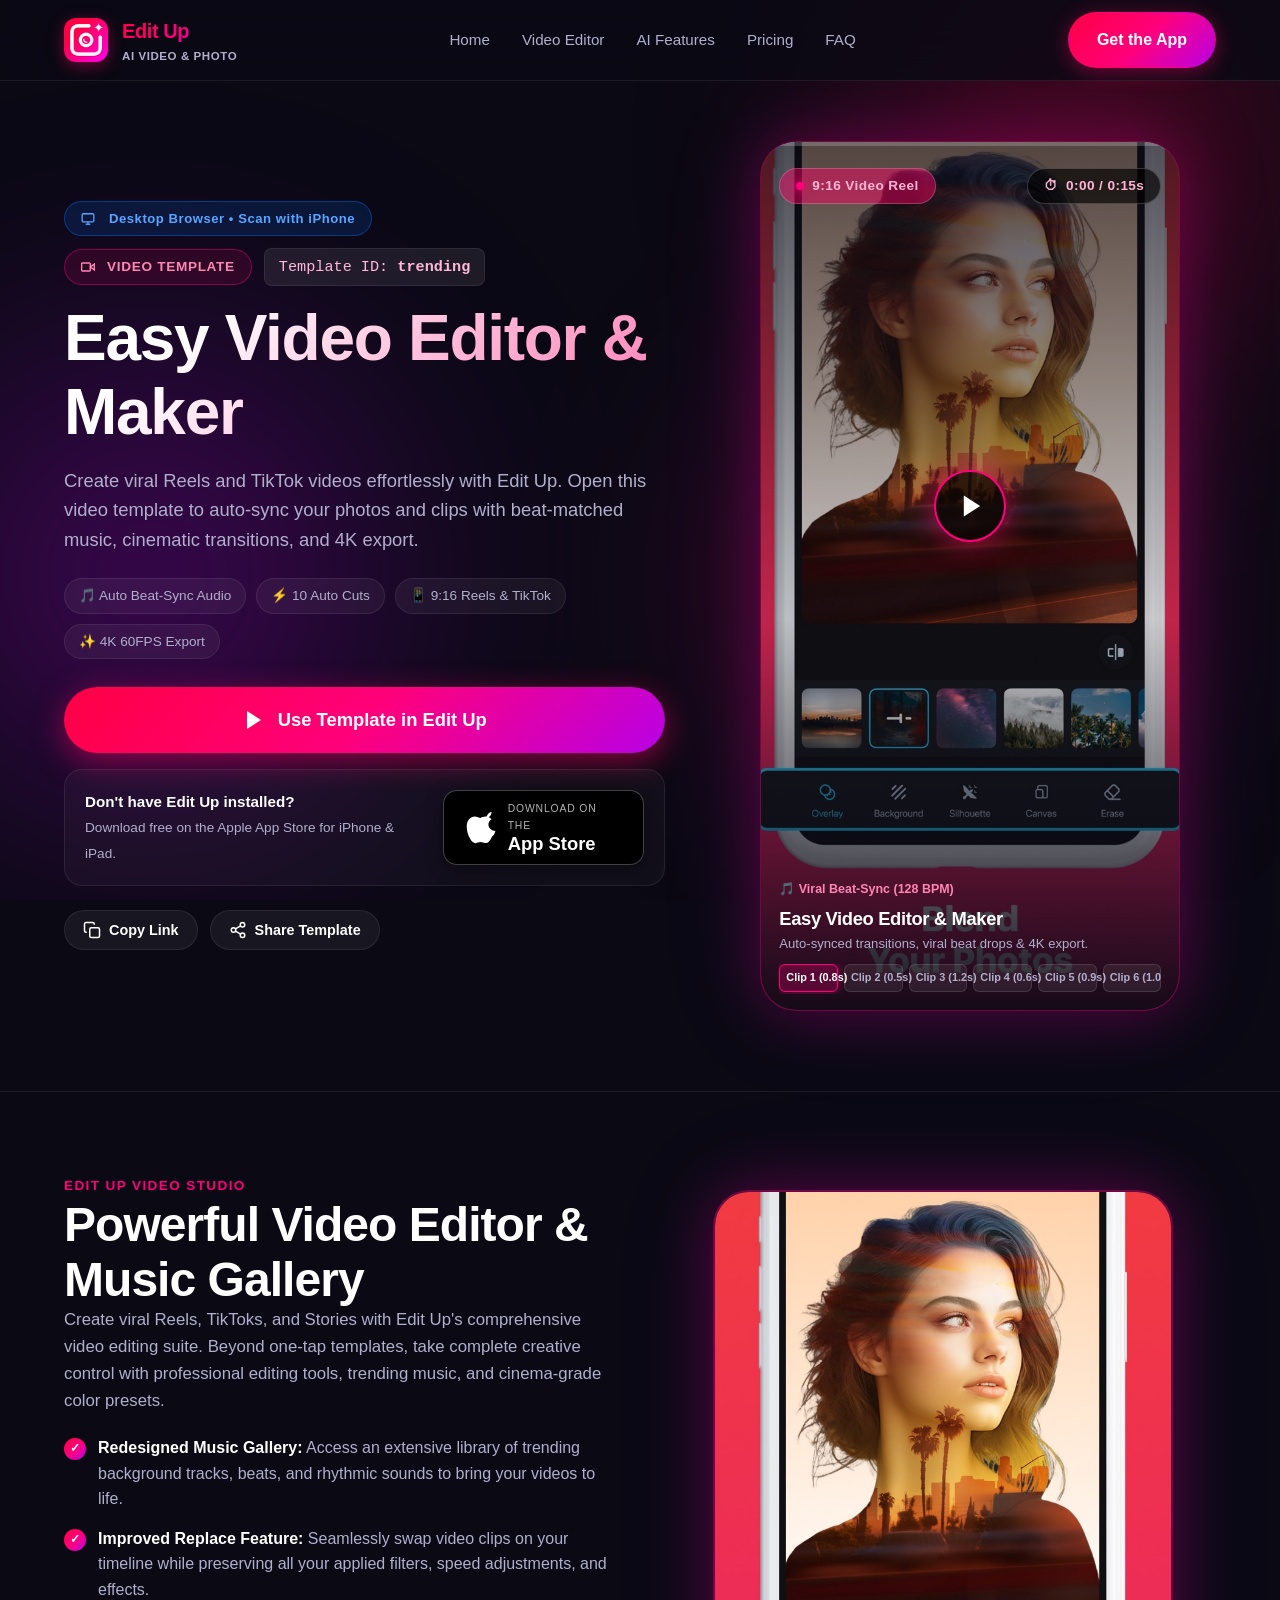
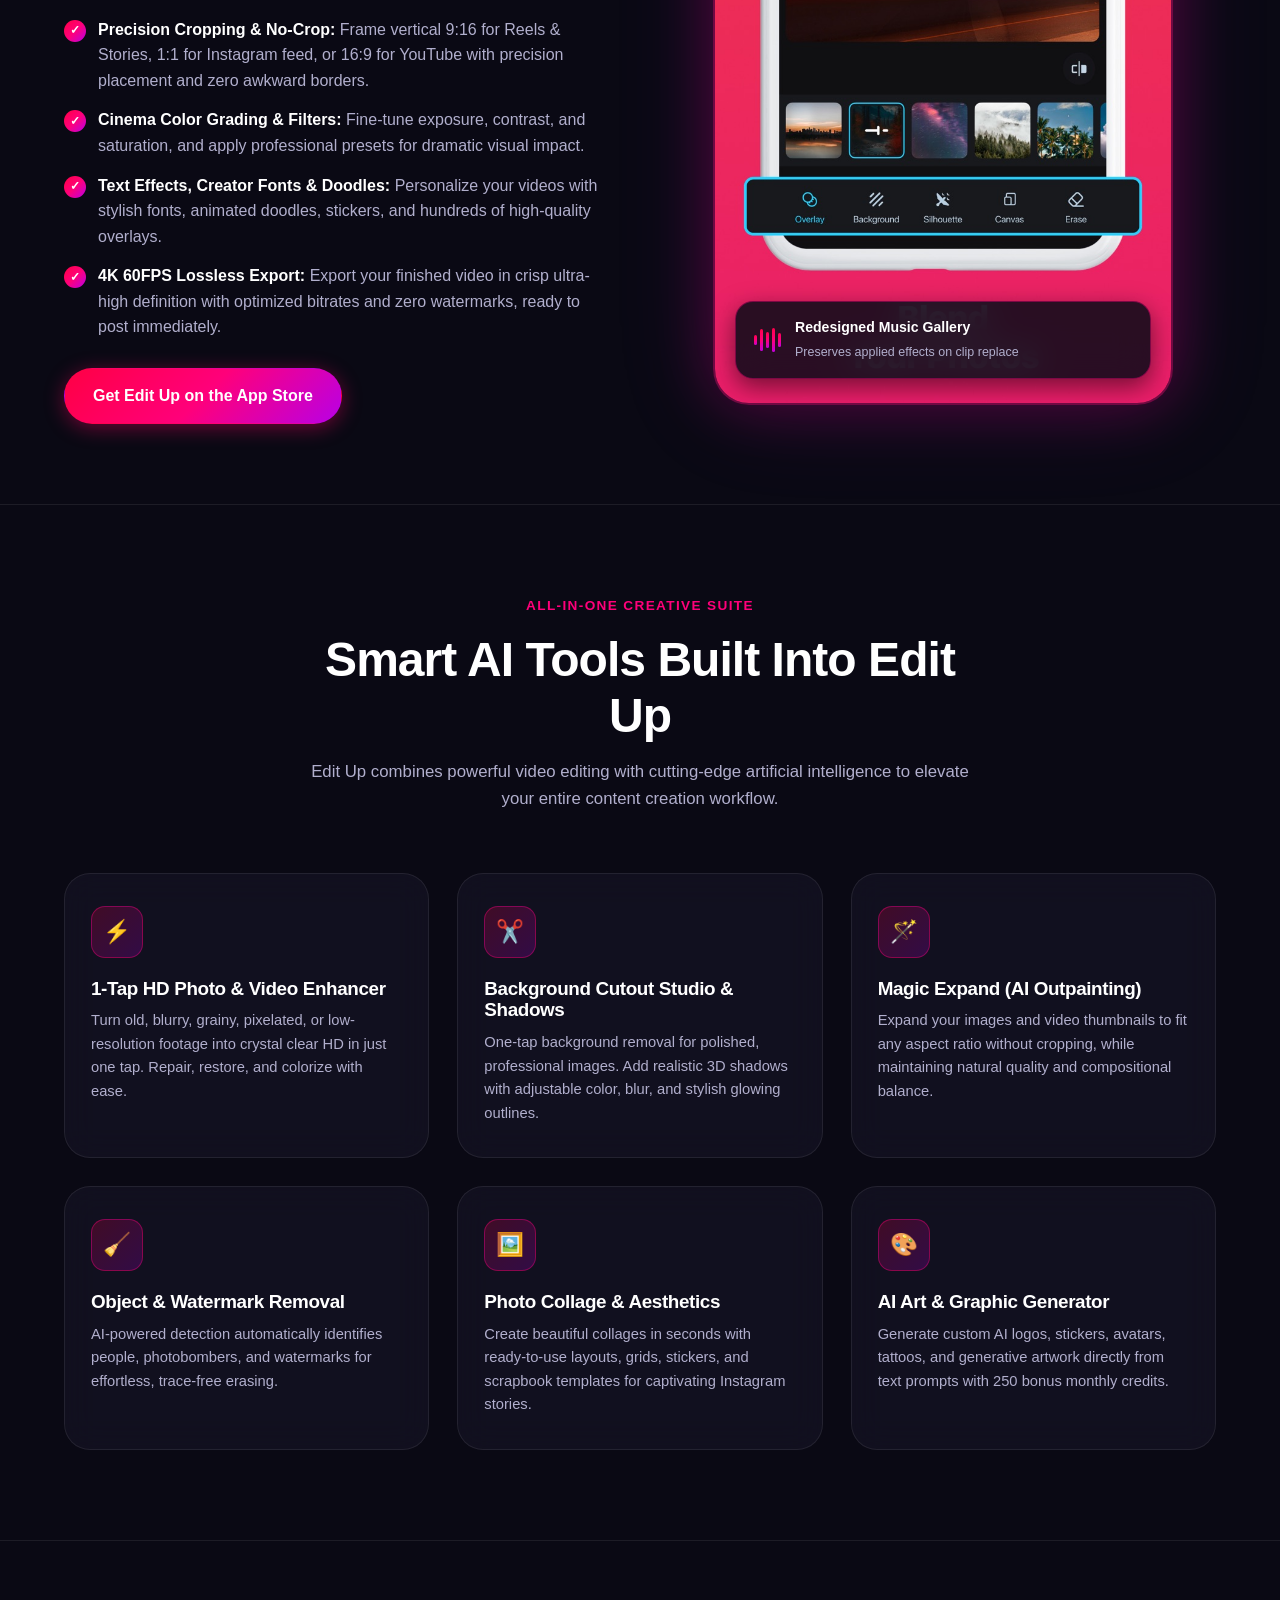
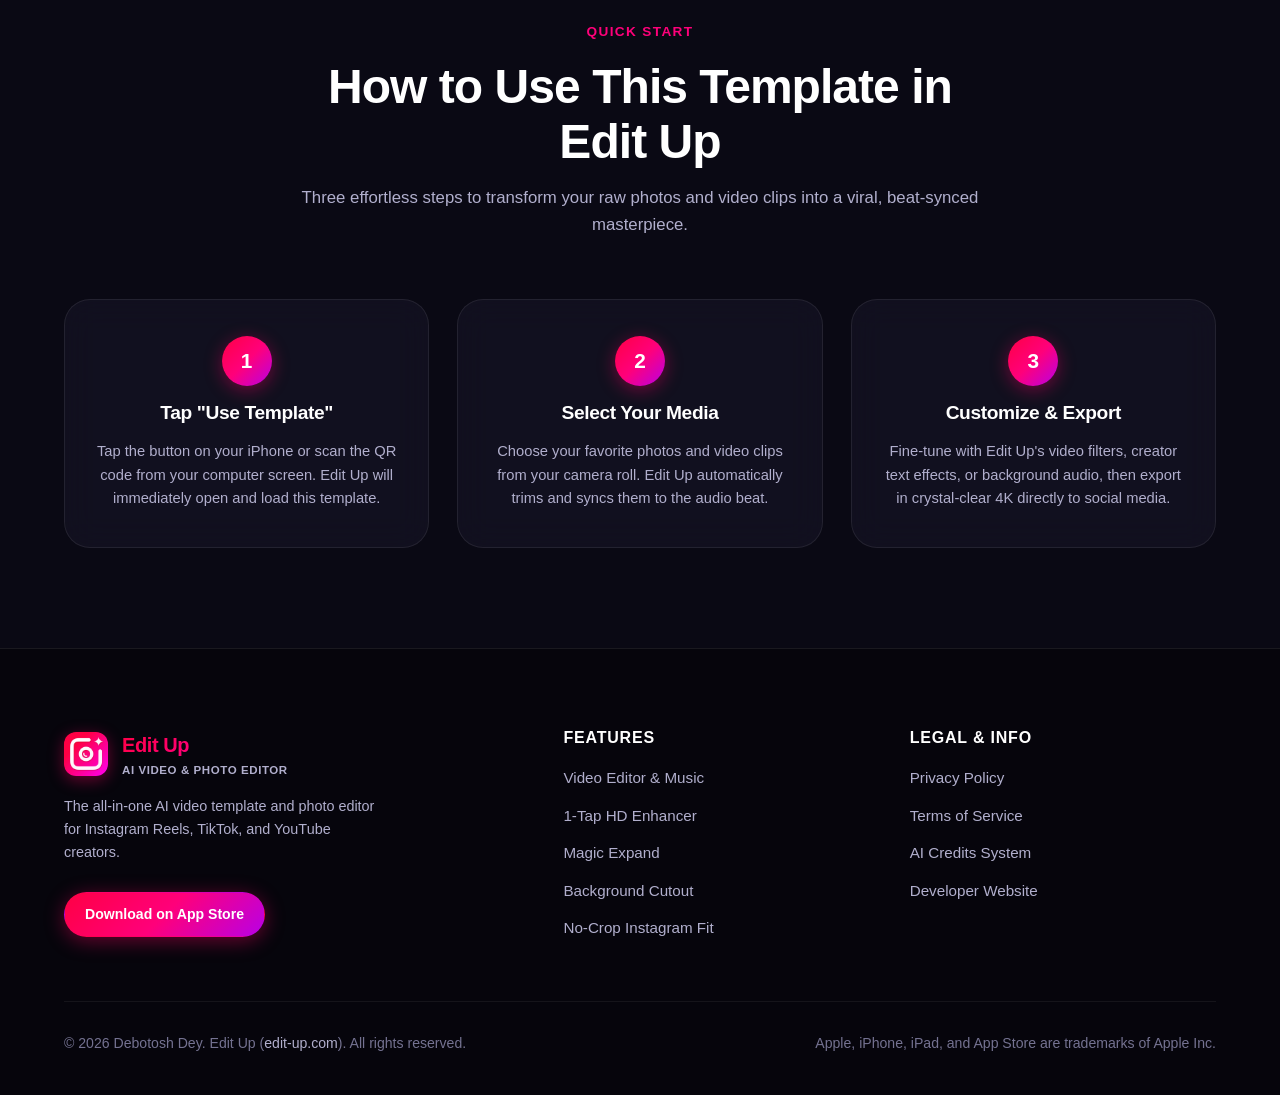
==== commit d898b619: "feat: replace CapCut references with Edit Up native video studio and AI suite" ====
--- a/video-templates/index.html
+++ b/video-templates/index.html
@@ -8,7 +8,7 @@
   <title>Easy Video Editor &amp; Maker | Edit Up</title>
   <meta name="title" content="Easy Video Editor &amp; Maker | Edit Up">
   <meta name="description" content="Create viral Reels and TikTok videos effortlessly with Edit Up. Open this video template to auto-sync your photos and clips with beat-matched music, cinematic transitions, and 4K export.">
-  <meta name="keywords" content="Edit Up, video template, AI video editor, CapCut template, Instagram reels template, TikTok template, beat sync, no crop, debotosh dey">
+  <meta name="keywords" content="Edit Up, video template, AI video editor, photo editor, Instagram reels, TikTok video editor, beat sync music, no crop, debotosh dey">
   <meta name="author" content="Debotosh Dey">
   <link rel="canonical" href="https://edit-up.com/video-templates/">
 
@@ -67,7 +67,8 @@
       <nav>
         <ul class="nav-links">
           <li><a href="/" class="nav-link">Home</a></li>
-          <li><a href="/#video-editor" class="nav-link">Video Editor</a></li>
+          <li><a href="#video-editor" class="nav-link">Video Editor</a></li>
+          <li><a href="#ai-features" class="nav-link">AI Features</a></li>
           <li><a href="/#pricing" class="nav-link">Pricing</a></li>
           <li><a href="/#faq" class="nav-link">FAQ</a></li>
         </ul>
@@ -188,7 +189,7 @@
 
         </div>
 
-        <!-- Right: Interactive CapCut-Style 9:16 Video Template Player -->
+        <!-- Right: Interactive 9:16 Video Template Player -->
         <div class="template-mockup-wrapper">
           <div class="template-preview-card">
             
@@ -248,7 +249,7 @@
                   <h4 id="template-preview-title" style="color: #FFFFFF; font-size: 1.15rem; margin-bottom: 4px;">Easy Video Editor &amp; Maker</h4>
                   <p id="template-preview-desc" style="color: var(--text-secondary); font-size: 0.82rem; margin: 0 0 6px;">Auto-synced transitions, viral beat drops &amp; 4K export.</p>
 
-                  <!-- CapCut-Style Clip Replacement Strip -->
+                  <!-- Interactive Clip Timeline Strip -->
                   <div class="template-clip-strip" id="player-clip-strip">
                     <div class="template-clip-slot-chip active" data-slot="0">Clip 1 (0.8s)</div>
                     <div class="template-clip-slot-chip" data-slot="1">Clip 2 (0.5s)</div>
@@ -278,109 +279,131 @@
     </div>
   </main>
 
-  <!-- CapCut-Style 1-Tap Media Replacement Section -->
-  <section class="capcut-slots-section">
+  <!-- Edit Up Video Editor Suite Section -->
+  <section class="split-feature-section video-editor-section" id="video-editor" style="border-top: 1px solid var(--border-subtle);">
     <div class="container">
-      <div class="section-header">
-        <span class="section-tag">CapCut-Style Workflow</span>
-        <h2>1-Tap Media Replacement</h2>
-        <p>Just choose your favorite photos and videos from your camera roll. Edit Up auto-trims each clip to fit the viral rhythm perfectly.</p>
-      </div>
-
-      <div class="capcut-slots-grid">
+      <div class="split-feature-grid">
         
-        <div class="capcut-slot-card">
-          <div class="capcut-slot-num">1</div>
-          <h3 class="capcut-slot-title">Intro Hook</h3>
-          <span class="capcut-slot-time">0.8s</span>
-          <span class="capcut-slot-fx">⚡ Snap Zoom</span>
-        </div>
-
-        <div class="capcut-slot-card">
-          <div class="capcut-slot-num">2</div>
-          <h3 class="capcut-slot-title">Bass Drop 1</h3>
-          <span class="capcut-slot-time">0.5s</span>
-          <span class="capcut-slot-fx">💥 Beat Flash</span>
-        </div>
-
-        <div class="capcut-slot-card">
-          <div class="capcut-slot-num">3</div>
-          <h3 class="capcut-slot-title">Velocity Ramp</h3>
-          <span class="capcut-slot-time">1.2s</span>
-          <span class="capcut-slot-fx">🌊 Smooth Slow-Mo</span>
-        </div>
-
-        <div class="capcut-slot-card">
-          <div class="capcut-slot-num">4</div>
-          <h3 class="capcut-slot-title">Rhythm Cut</h3>
-          <span class="capcut-slot-time">0.6s</span>
-          <span class="capcut-slot-fx">📼 35mm Grain</span>
-        </div>
-
-        <div class="capcut-slot-card">
-          <div class="capcut-slot-num">5</div>
-          <h3 class="capcut-slot-title">Climax Drop</h3>
-          <span class="capcut-slot-time">0.9s</span>
-          <span class="capcut-slot-fx">✨ Neon Trace</span>
-        </div>
-
-        <div class="capcut-slot-card">
-          <div class="capcut-slot-num">6</div>
-          <h3 class="capcut-slot-title">Outro Finale</h3>
-          <span class="capcut-slot-time">1.0s</span>
-          <span class="capcut-slot-fx">🎬 4K HDR Export</span>
+        <div class="split-feature-text">
+          <span class="section-tag">Edit Up Video Studio</span>
+          <h2>Powerful Video Editor &amp; Music Gallery</h2>
+          <p>
+            Create viral Reels, TikToks, and Stories with Edit Up's comprehensive video editing suite. Beyond one-tap templates, take complete creative control with professional editing tools, trending music, and cinema-grade color presets.
+          </p>
+
+          <ul class="feature-check-list">
+            <li class="feature-check-item">
+              <span class="feature-check-icon">✓</span>
+              <div>
+                <strong style="color:#FFF;">Redesigned Music Gallery:</strong> Access an extensive library of trending background tracks, beats, and rhythmic sounds to bring your videos to life.
+              </div>
+            </li>
+            <li class="feature-check-item">
+              <span class="feature-check-icon">✓</span>
+              <div>
+                <strong style="color:#FFF;">Improved Replace Feature:</strong> Seamlessly swap video clips on your timeline while preserving all your applied filters, speed adjustments, and effects.
+              </div>
+            </li>
+            <li class="feature-check-item">
+              <span class="feature-check-icon">✓</span>
+              <div>
+                <strong style="color:#FFF;">Precision Cropping &amp; No-Crop:</strong> Frame vertical 9:16 for Reels &amp; Stories, 1:1 for Instagram feed, or 16:9 for YouTube with precision placement and zero awkward borders.
+              </div>
+            </li>
+            <li class="feature-check-item">
+              <span class="feature-check-icon">✓</span>
+              <div>
+                <strong style="color:#FFF;">Cinema Color Grading &amp; Filters:</strong> Fine-tune exposure, contrast, and saturation, and apply professional presets for dramatic visual impact.
+              </div>
+            </li>
+            <li class="feature-check-item">
+              <span class="feature-check-icon">✓</span>
+              <div>
+                <strong style="color:#FFF;">Text Effects, Creator Fonts &amp; Doodles:</strong> Personalize your videos with stylish fonts, animated doodles, stickers, and hundreds of high-quality overlays.
+              </div>
+            </li>
+            <li class="feature-check-item">
+              <span class="feature-check-icon">✓</span>
+              <div>
+                <strong style="color:#FFF;">4K 60FPS Lossless Export:</strong> Export your finished video in crisp ultra-high definition with optimized bitrates and zero watermarks, ready to post immediately.
+              </div>
+            </li>
+          </ul>
+
+          <a href="https://apps.apple.com/us/app/edit-up-ai-photo-video-editor/id1333491559" class="btn btn-primary" target="_blank" rel="noopener">
+            Get Edit Up on the App Store
+          </a>
+        </div>
+
+        <div class="split-feature-visual">
+          <div class="video-editor-preview-card">
+            <img src="/assets/images/screenshots/screen-4.jpg" alt="Edit Up Video Editor Timeline and Music Gallery" loading="lazy">
+            <div class="video-music-badge">
+              <div class="waveform-animation">
+                <span class="waveform-bar"></span>
+                <span class="waveform-bar"></span>
+                <span class="waveform-bar"></span>
+                <span class="waveform-bar"></span>
+                <span class="waveform-bar"></span>
+              </div>
+              <div>
+                <strong style="color:#FFF; font-size:0.88rem; display:block;">Redesigned Music Gallery</strong>
+                <span style="color:var(--text-secondary); font-size:0.78rem;">Preserves applied effects on clip replace</span>
+              </div>
+            </div>
+          </div>
         </div>
 
       </div>
     </div>
   </section>
 
-  <!-- CapCut-Grade Viral Features Section -->
-  <section class="template-features-section">
+  <!-- Edit Up All-in-One AI Creative Suite Section -->
+  <section class="template-features-section" id="ai-features">
     <div class="container">
       
       <div class="section-header">
-        <span class="section-tag">Powerful AI Tools</span>
-        <h2>Built for Viral Creators</h2>
-        <p>Everything you need to create captivating Instagram Reels, TikToks, and YouTube Shorts in minutes.</p>
+        <span class="section-tag">All-in-One Creative Suite</span>
+        <h2>Smart AI Tools Built Into Edit Up</h2>
+        <p>Edit Up combines powerful video editing with cutting-edge artificial intelligence to elevate your entire content creation workflow.</p>
       </div>
 
       <div class="template-features-grid">
         
         <div class="template-feature-box">
-          <div class="template-feature-icon-wrap">🎵</div>
-          <h3>Instant Audio Beat-Matching</h3>
-          <p>AI automatically analyzes the music's waveform and snaps each transition precisely to the beat drops for maximum viewer engagement.</p>
-        </div>
-
-        <div class="template-feature-box">
           <div class="template-feature-icon-wrap">⚡</div>
-          <h3>Smooth Velocity &amp; Speed Ramping</h3>
-          <p>Create pro-grade optical flow slow-motion and high-speed whip pans with zero keyframing or complex video editing skills needed.</p>
+          <h3>1-Tap HD Photo &amp; Video Enhancer</h3>
+          <p>Turn old, blurry, grainy, pixelated, or low-resolution footage into crystal clear HD in just one tap. Repair, restore, and colorize with ease.</p>
         </div>
 
         <div class="template-feature-box">
           <div class="template-feature-icon-wrap">✂️</div>
-          <h3>1-Tap Subject Cutout &amp; Glow</h3>
-          <p>Instantly separate subjects from any background, add realistic 3D drop shadows, and trace eye-catching electric neon outline effects.</p>
+          <h3>Background Cutout Studio &amp; Shadows</h3>
+          <p>One-tap background removal for polished, professional images. Add realistic 3D shadows with adjustable color, blur, and stylish glowing outlines.</p>
+        </div>
+
+        <div class="template-feature-box">
+          <div class="template-feature-icon-wrap">🪄</div>
+          <h3>Magic Expand (AI Outpainting)</h3>
+          <p>Expand your images and video thumbnails to fit any aspect ratio without cropping, while maintaining natural quality and compositional balance.</p>
+        </div>
+
+        <div class="template-feature-box">
+          <div class="template-feature-icon-wrap">🧹</div>
+          <h3>Object &amp; Watermark Removal</h3>
+          <p>AI-powered detection automatically identifies people, photobombers, and watermarks for effortless, trace-free erasing.</p>
+        </div>
+
+        <div class="template-feature-box">
+          <div class="template-feature-icon-wrap">🖼️</div>
+          <h3>Photo Collage &amp; Aesthetics</h3>
+          <p>Create beautiful collages in seconds with ready-to-use layouts, grids, stickers, and scrapbook templates for captivating Instagram stories.</p>
         </div>
 
         <div class="template-feature-box">
           <div class="template-feature-icon-wrap">🎨</div>
-          <h3>Cinematic LUTs &amp; 35mm Film</h3>
-          <p>Transform ordinary mobile footage into cinematic masterpieces with retro warm grain, light leaks, and Cyberpunk color palettes.</p>
-        </div>
-
-        <div class="template-feature-box">
-          <div class="template-feature-icon-wrap">📱</div>
-          <h3>Native 9:16 Vertical Video</h3>
-          <p>Formatted natively for Instagram Reels, TikTok, and YouTube Shorts algorithms to ensure your content displays full-screen without black bars.</p>
-        </div>
-
-        <div class="template-feature-box">
-          <div class="template-feature-icon-wrap">💎</div>
-          <h3>4K 60FPS Lossless Export</h3>
-          <p>Export your finished video in crisp ultra-high definition with optimized bitrates and zero watermarks, ready to post immediately.</p>
+          <h3>AI Art &amp; Graphic Generator</h3>
+          <p>Generate custom AI logos, stickers, avatars, tattoos, and generative artwork directly from text prompts with 250 bonus monthly credits.</p>
         </div>
 
       </div>
@@ -388,14 +411,14 @@
     </div>
   </section>
 
-  <!-- 3-Step Guide -->
-  <section class="template-steps-section">
+  <!-- 3-Step Guide: How Video Templates Work in Edit Up -->
+  <section class="template-steps-section" id="how-it-works">
     <div class="container">
       
       <div class="section-header">
         <span class="section-tag">Quick Start</span>
-        <h2>How to Use This Video Template</h2>
-        <p>Three effortless steps to transform your raw photos and videos into a viral, beat-synced masterpiece.</p>
+        <h2>How to Use This Template in Edit Up</h2>
+        <p>Three effortless steps to transform your raw photos and video clips into a viral, beat-synced masterpiece.</p>
       </div>
 
       <div class="template-steps-grid">
@@ -403,19 +426,19 @@
         <div class="template-step-card">
           <div class="template-step-num">1</div>
           <h3>Tap "Use Template"</h3>
-          <p>Tap the button on your iPhone or scan the QR code from desktop. Edit Up will immediately open and load this template.</p>
+          <p>Tap the button on your iPhone or scan the QR code from your computer screen. Edit Up will immediately open and load this template.</p>
         </div>
 
         <div class="template-step-card">
           <div class="template-step-num">2</div>
           <h3>Select Your Media</h3>
-          <p>Choose your favorite photos and video clips from your camera roll. The template automatically cuts them to the music beat drops.</p>
+          <p>Choose your favorite photos and video clips from your camera roll. Edit Up automatically trims and syncs them to the audio beat.</p>
         </div>
 
         <div class="template-step-card">
           <div class="template-step-num">3</div>
-          <h3>Export in 4K &amp; Post</h3>
-          <p>Apply optional cinematic filters, text effects, or speed ramps, then export in crystal-clear 4K directly to Instagram or TikTok.</p>
+          <h3>Customize &amp; Export</h3>
+          <p>Fine-tune with Edit Up's video filters, creator text effects, or background audio, then export in crystal-clear 4K directly to social media.</p>
         </div>
 
       </div>
--- a/assets/css/style.css
+++ b/assets/css/style.css
@@ -1795,7 +1795,7 @@
 }
 
 /* ==========================================================================
-   INTERACTIVE CAPCUT-STYLE VIDEO TEMPLATE PLAYER & FEATURES
+   INTERACTIVE VIDEO TEMPLATE PLAYER & SUITE
    ========================================================================== */
 
 /* Interactive Video Screen Elements */
@@ -1926,75 +1926,7 @@
   box-shadow: 0 0 10px rgba(255, 0, 122, 0.5);
 }
 
-/* CapCut-Style 1-Tap Media Replacement Grid */
-.capcut-slots-section {
-  padding: 80px 0;
-  border-top: 1px solid var(--border-subtle);
-  background: rgba(14, 13, 27, 0.4);
-}
-
-.capcut-slots-grid {
-  display: grid;
-  grid-template-columns: repeat(6, 1fr);
-  gap: 16px;
-  margin-top: 36px;
-}
-
-.capcut-slot-card {
-  background: var(--bg-card);
-  border: 1px solid var(--border-subtle);
-  border-radius: var(--radius-md);
-  padding: 20px 14px;
-  text-align: center;
-  backdrop-filter: blur(12px);
-  display: flex;
-  flex-direction: column;
-  align-items: center;
-  gap: 10px;
-  transition: transform var(--transition-smooth), border-color var(--transition-fast);
-}
-
-.capcut-slot-card:hover {
-  transform: translateY(-4px);
-  border-color: var(--brand-pink);
-}
-
-.capcut-slot-num {
-  width: 32px;
-  height: 32px;
-  border-radius: 50%;
-  background: rgba(255, 0, 122, 0.15);
-  border: 1px solid var(--brand-pink);
-  color: #FFFFFF;
-  font-size: 0.85rem;
-  font-weight: 800;
-  display: flex;
-  align-items: center;
-  justify-content: center;
-}
-
-.capcut-slot-title {
-  font-size: 0.88rem;
-  font-weight: 700;
-  color: #FFFFFF;
-  margin: 0;
-}
-
-.capcut-slot-time {
-  font-size: 0.75rem;
-  color: var(--brand-pink);
-  font-weight: 600;
-  background: rgba(255, 0, 122, 0.1);
-  padding: 2px 8px;
-  border-radius: var(--radius-full);
-}
-
-.capcut-slot-fx {
-  font-size: 0.75rem;
-  color: var(--text-muted);
-}
-
-/* CapCut Video Template Features Grid */
+/* Video Template Features Grid */
 .template-features-section {
   padding: 90px 0;
   border-top: 1px solid var(--border-subtle);
@@ -2050,7 +1982,7 @@
   margin: 0;
 }
 
-/* Sticky Mobile Action Bar for CapCut Web Style */
+/* Sticky Mobile Action Bar */
 .sticky-mobile-cta {
   display: none;
   position: fixed;
@@ -2122,10 +2054,6 @@
     gap: 48px;
   }
 
-  .capcut-slots-grid {
-    grid-template-columns: repeat(3, 1fr);
-  }
-
   .template-features-grid {
     grid-template-columns: repeat(2, 1fr);
   }
@@ -2167,10 +2095,6 @@
 
   .sticky-mobile-cta {
     display: flex;
-  }
-
-  .capcut-slots-grid {
-    grid-template-columns: repeat(2, 1fr);
   }
 
   .template-features-grid {
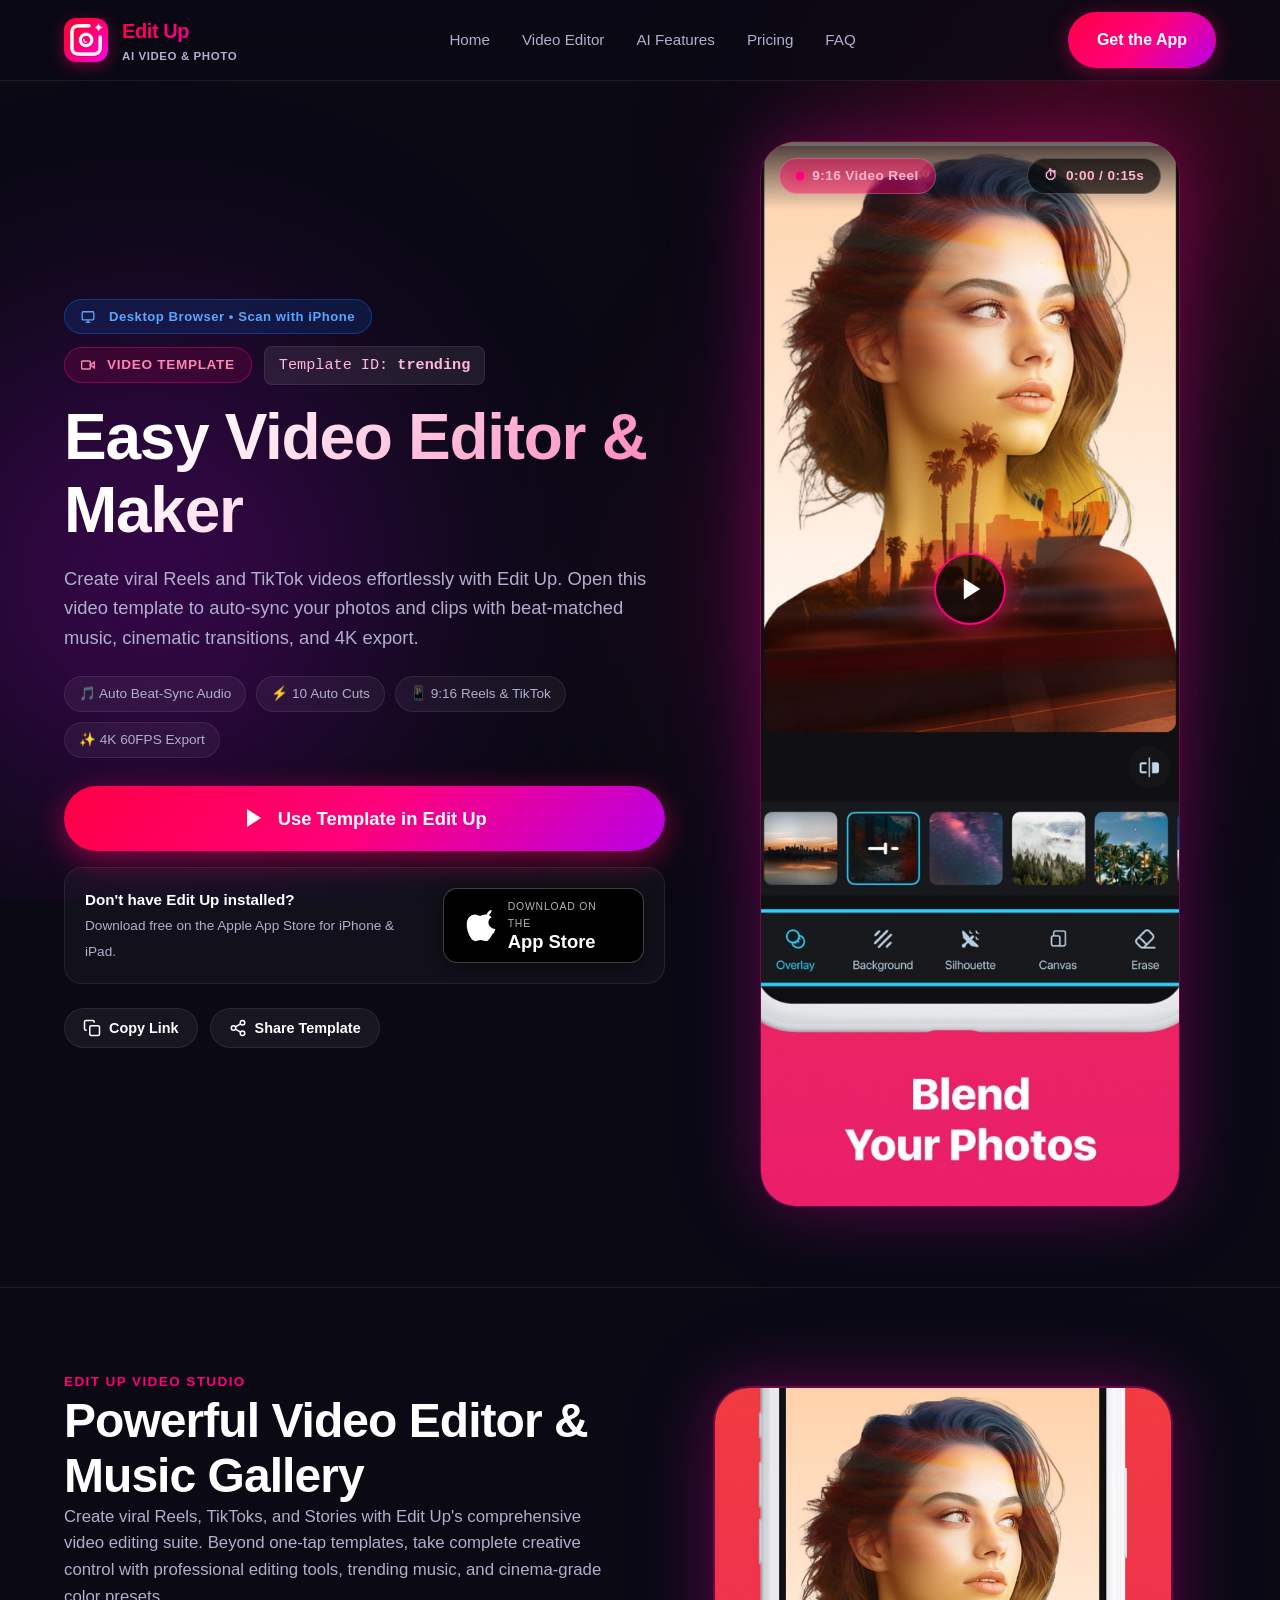
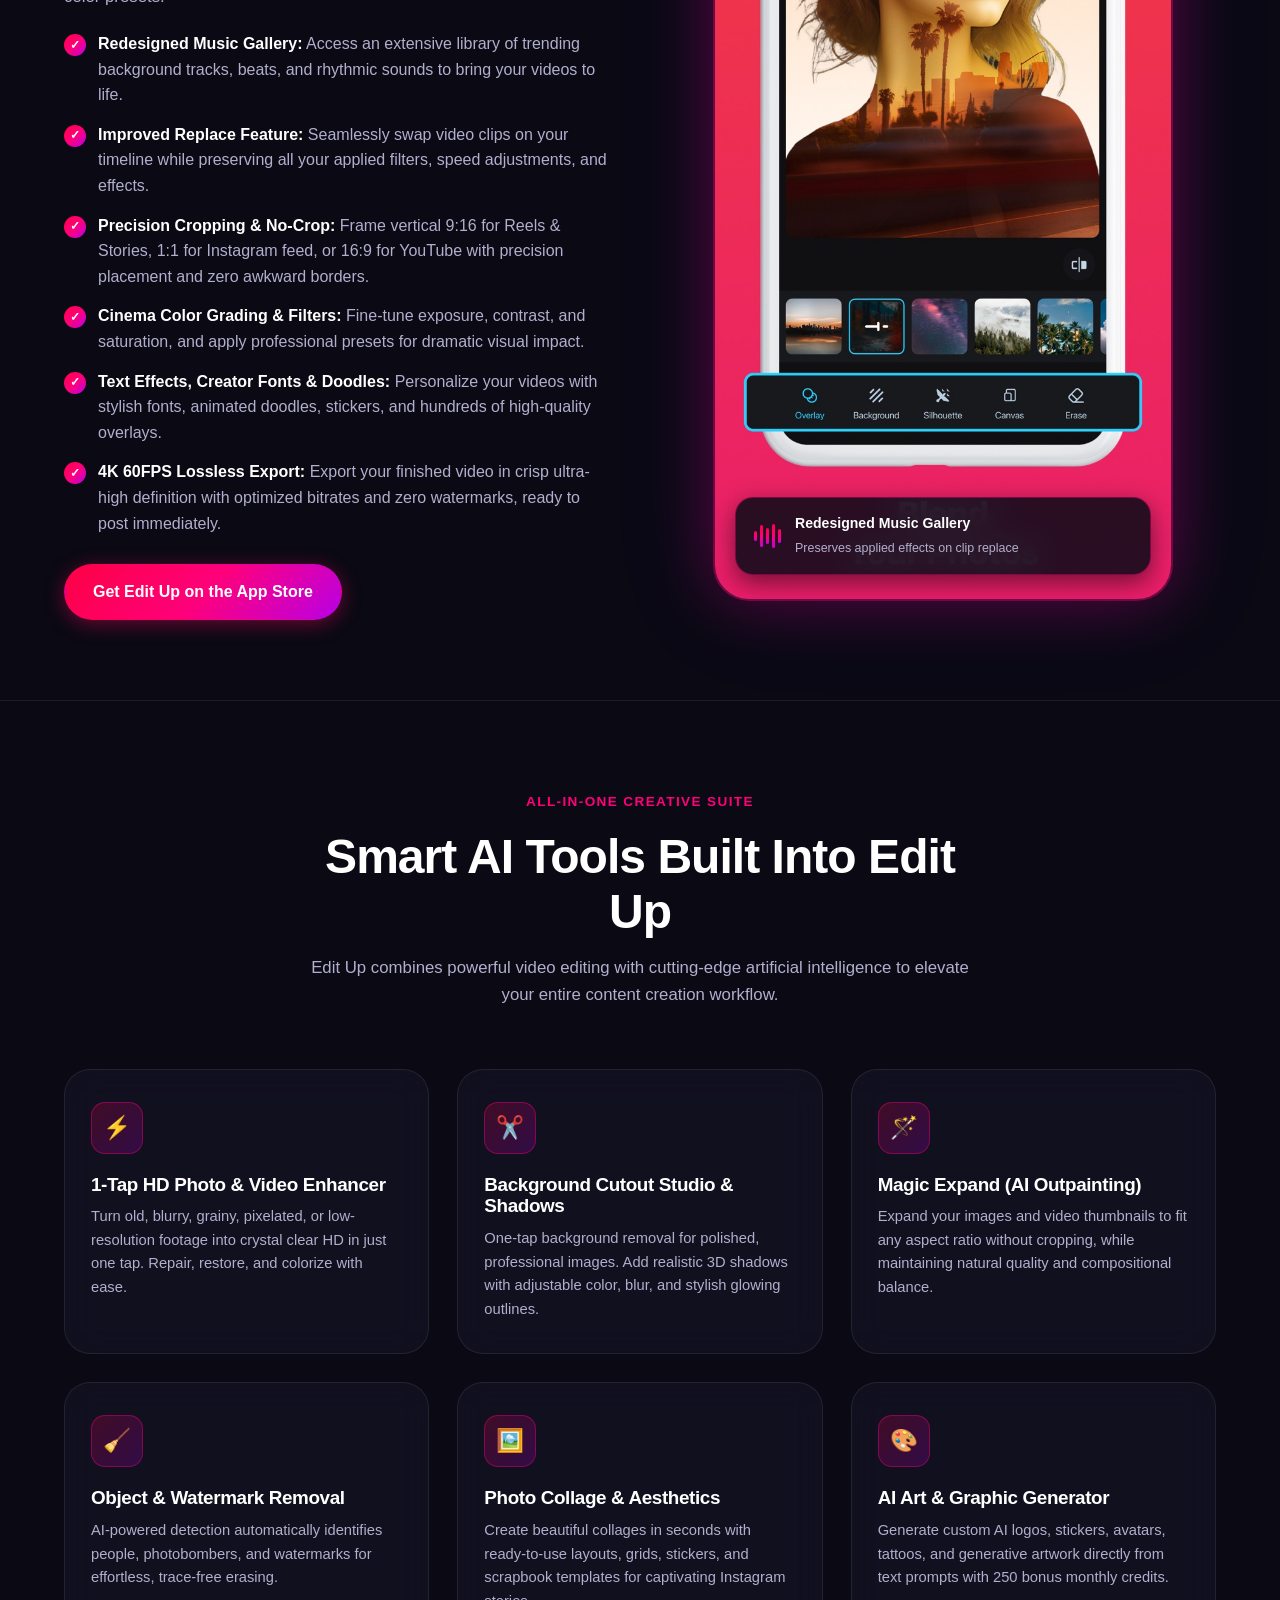
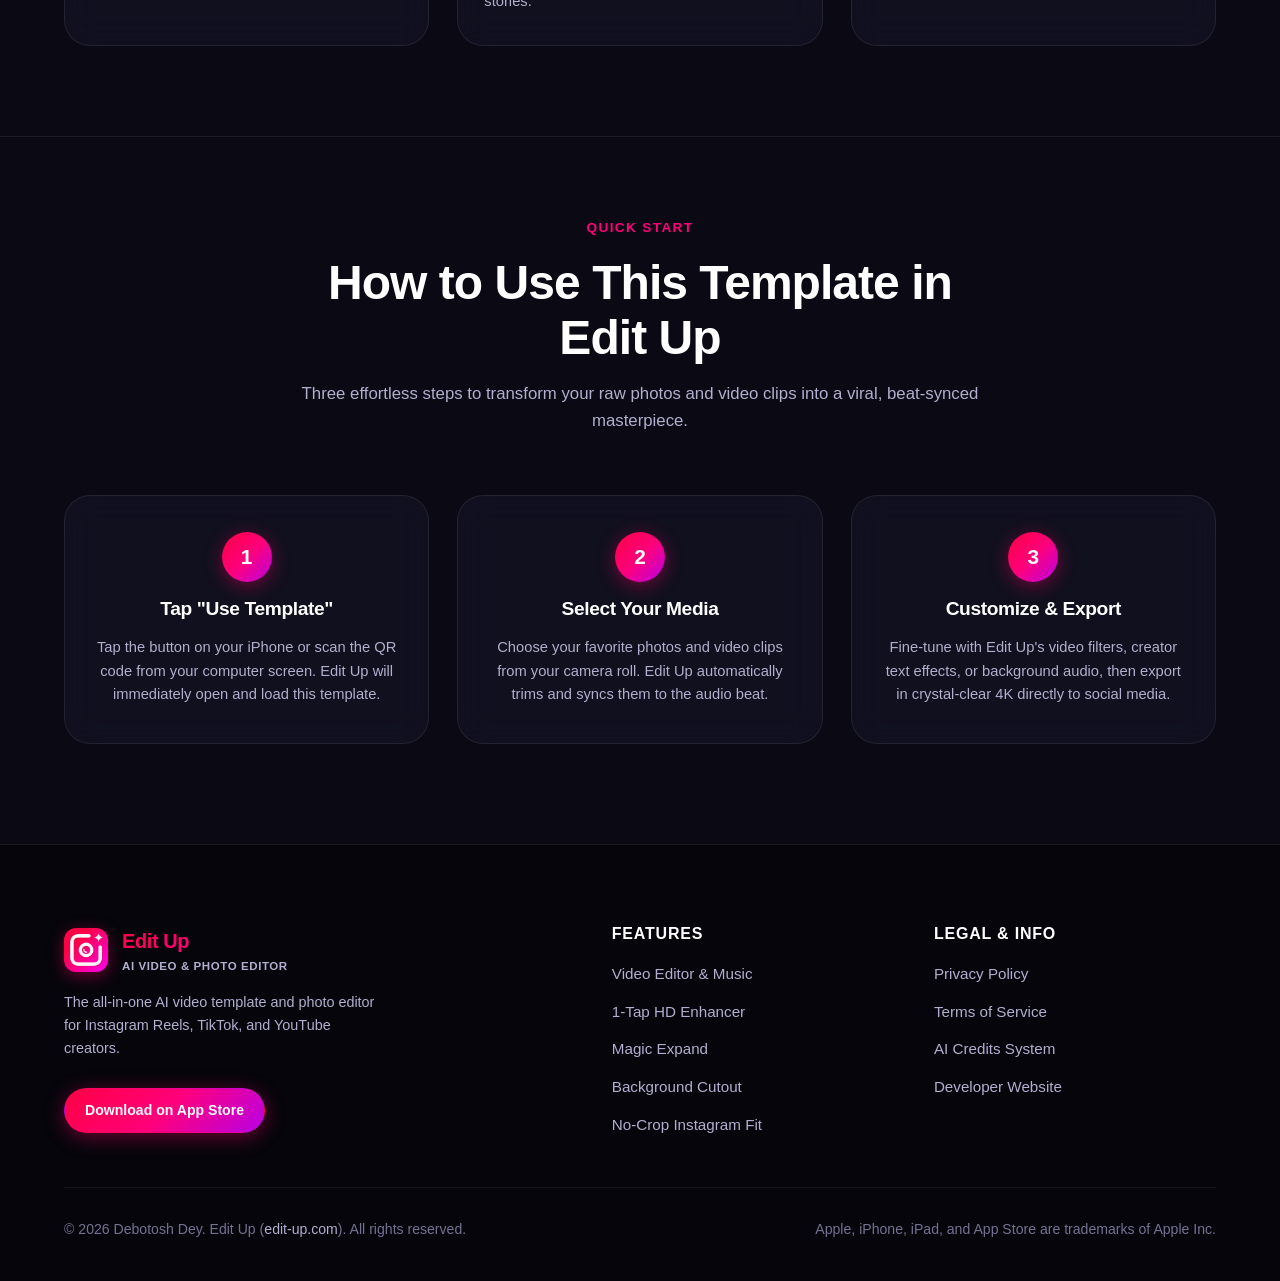
==== commit ec39caa1: "fix: resolve mobile footer responsiveness, make copyright year dynamic, and separate video player fr" ====
--- a/video-templates/index.html
+++ b/video-templates/index.html
@@ -213,11 +213,10 @@
                 </svg>
               </button>
 
-              <!-- Video Player Header & Footer Overlay -->
+              <!-- Video Player Header Status Overlay -->
               <div class="template-preview-overlay">
-                
                 <!-- Top Status Row -->
-                <div style="display: flex; justify-content: space-between; align-items: center; margin-bottom: auto; padding-top: 10px;">
+                <div style="display: flex; justify-content: space-between; align-items: center; width: 100%;">
                   <span class="badge" style="background: rgba(255, 0, 100, 0.45); border: 1px solid rgba(255,255,255,0.2);">
                     <span class="badge-dot"></span>
                     9:16 Video Reel
@@ -226,41 +225,48 @@
                     ⏱ <span id="player-time-text">0:00 / 0:15s</span>
                   </span>
                 </div>
-
-                <!-- Bottom Details & Audio Waveform -->
-                <div>
-                  <div style="display: flex; justify-content: space-between; align-items: center; margin-bottom: 8px;">
-                    <span style="font-size: 0.78rem; font-weight: 700; color: #FF85B2; display: flex; align-items: center; gap: 5px;">
-                      🎵 Viral Beat-Sync (128 BPM)
-                    </span>
-                    <!-- Dancing Audio Visualizer EQ -->
-                    <div class="audio-eq-bars" id="audio-eq-container" aria-hidden="true">
-                      <span class="audio-eq-bar" style="height: 6px;"></span>
-                      <span class="audio-eq-bar" style="height: 14px;"></span>
-                      <span class="audio-eq-bar" style="height: 8px;"></span>
-                      <span class="audio-eq-bar" style="height: 18px;"></span>
-                      <span class="audio-eq-bar" style="height: 11px;"></span>
-                      <span class="audio-eq-bar" style="height: 16px;"></span>
-                      <span class="audio-eq-bar" style="height: 7px;"></span>
-                      <span class="audio-eq-bar" style="height: 15px;"></span>
-                    </div>
-                  </div>
-
-                  <h4 id="template-preview-title" style="color: #FFFFFF; font-size: 1.15rem; margin-bottom: 4px;">Easy Video Editor &amp; Maker</h4>
-                  <p id="template-preview-desc" style="color: var(--text-secondary); font-size: 0.82rem; margin: 0 0 6px;">Auto-synced transitions, viral beat drops &amp; 4K export.</p>
-
-                  <!-- Interactive Clip Timeline Strip -->
-                  <div class="template-clip-strip" id="player-clip-strip">
-                    <div class="template-clip-slot-chip active" data-slot="0">Clip 1 (0.8s)</div>
-                    <div class="template-clip-slot-chip" data-slot="1">Clip 2 (0.5s)</div>
-                    <div class="template-clip-slot-chip" data-slot="2">Clip 3 (1.2s)</div>
-                    <div class="template-clip-slot-chip" data-slot="3">Clip 4 (0.6s)</div>
-                    <div class="template-clip-slot-chip" data-slot="4">Clip 5 (0.9s)</div>
-                    <div class="template-clip-slot-chip" data-slot="5">Clip 6 (1.0s)</div>
-                  </div>
+              </div>
+            </div>
+
+            <!-- Video Player Controls & Timeline Details Panel (Positioned AFTER the video screen) -->
+            <div class="template-player-details-panel">
+              
+              <!-- Top Row: Audio Track & Dancing Waveform -->
+              <div class="template-player-audio-row">
+                <span class="template-audio-tag">
+                  🎵 Viral Beat-Sync (128 BPM)
+                </span>
+                <!-- Dancing Audio Visualizer EQ -->
+                <div class="audio-eq-bars" id="audio-eq-container" aria-hidden="true">
+                  <span class="audio-eq-bar" style="height: 6px;"></span>
+                  <span class="audio-eq-bar" style="height: 14px;"></span>
+                  <span class="audio-eq-bar" style="height: 8px;"></span>
+                  <span class="audio-eq-bar" style="height: 18px;"></span>
+                  <span class="audio-eq-bar" style="height: 11px;"></span>
+                  <span class="audio-eq-bar" style="height: 16px;"></span>
+                  <span class="audio-eq-bar" style="height: 7px;"></span>
+                  <span class="audio-eq-bar" style="height: 15px;"></span>
                 </div>
-
-              </div>
+              </div>
+
+              <h4 id="template-preview-title" class="template-player-title">Easy Video Editor &amp; Maker</h4>
+              <p id="template-preview-desc" class="template-player-desc">Auto-synced transitions, viral beat drops &amp; 4K export.</p>
+
+              <!-- Interactive Clip Timeline Strip -->
+              <div class="template-clip-strip-container">
+                <div class="template-clip-strip-label">
+                  <span>Timeline Clips (Tap to scrub):</span>
+                </div>
+                <div class="template-clip-strip" id="player-clip-strip">
+                  <div class="template-clip-slot-chip active" data-slot="0">Clip 1 (0.8s)</div>
+                  <div class="template-clip-slot-chip" data-slot="1">Clip 2 (0.5s)</div>
+                  <div class="template-clip-slot-chip" data-slot="2">Clip 3 (1.2s)</div>
+                  <div class="template-clip-slot-chip" data-slot="3">Clip 4 (0.6s)</div>
+                  <div class="template-clip-slot-chip" data-slot="4">Clip 5 (0.9s)</div>
+                  <div class="template-clip-slot-chip" data-slot="5">Clip 6 (1.0s)</div>
+                </div>
+              </div>
+
             </div>
 
             <!-- Desktop QR Scanner for Mobile Handoff -->
@@ -463,7 +469,7 @@
   <!-- Footer (Cleaned: No Universal Links or beat-sync links) -->
   <footer class="footer">
     <div class="container">
-      <div class="footer-grid" style="grid-template-columns: 1.5fr 1fr 1fr;">
+      <div class="footer-grid footer-grid-3">
         
         <div class="footer-brand">
           <a href="/" class="logo">
@@ -508,7 +514,7 @@
 
       <div class="footer-bottom">
         <div>
-          © 2026 Debotosh Dey. Edit Up (<a href="https://edit-up.com" style="color: var(--text-secondary); text-decoration: none;">edit-up.com</a>). All rights reserved.
+          © <span class="current-year">2026</span> Debotosh Dey. Edit Up (<a href="https://edit-up.com" style="color: var(--text-secondary); text-decoration: none;">edit-up.com</a>). All rights reserved.
         </div>
         <div>
           Apple, iPhone, iPad, and App Store are trademarks of Apple Inc.
--- a/assets/css/style.css
+++ b/assets/css/style.css
@@ -1462,7 +1462,11 @@
   display: grid;
   grid-template-columns: 2fr 1fr 1fr 1fr;
   gap: 40px;
-  margin-bottom: 60px;
+  margin-bottom: 50px;
+}
+
+.footer-grid.footer-grid-3 {
+  grid-template-columns: 1.8fr 1fr 1fr;
 }
 
 .footer-brand {
@@ -1707,7 +1711,7 @@
 
 .template-preview-media {
   width: 100%;
-  height: 520px;
+  height: 480px;
   position: relative;
   background: #100E1C;
   overflow: hidden;
@@ -1717,17 +1721,21 @@
   width: 100%;
   height: 100%;
   object-fit: cover;
+  display: block;
 }
 
 .template-preview-overlay {
   position: absolute;
-  inset: 0;
-  background: linear-gradient(to top, rgba(10, 9, 20, 0.95) 0%, rgba(10, 9, 20, 0.2) 45%, rgba(10, 9, 20, 0.7) 100%);
-  display: flex;
-  flex-direction: column;
+  top: 0;
+  left: 0;
+  right: 0;
+  background: linear-gradient(to bottom, rgba(10, 9, 20, 0.75) 0%, transparent 100%);
+  display: flex;
   justify-content: space-between;
+  align-items: center;
   padding: 16px 18px;
   pointer-events: none;
+  z-index: 5;
 }
 
 .template-preview-overlay > * {
@@ -1889,41 +1897,108 @@
   transition: height 0.15s ease;
 }
 
-/* Clip Replacement Strip */
+/* Video Player Control & Details Panel (Below Video Screen) */
+.template-player-details-panel {
+  padding: 18px 20px 20px;
+  background: rgba(14, 12, 26, 0.95);
+  border-top: 1px solid var(--border-subtle);
+  display: flex;
+  flex-direction: column;
+  gap: 8px;
+}
+
+.template-player-audio-row {
+  display: flex;
+  justify-content: space-between;
+  align-items: center;
+  margin-bottom: 2px;
+}
+
+.template-audio-tag {
+  font-size: 0.8rem;
+  font-weight: 700;
+  color: #FF85B2;
+  display: flex;
+  align-items: center;
+  gap: 6px;
+}
+
+.template-player-title {
+  color: #FFFFFF;
+  font-size: 1.15rem;
+  font-weight: 700;
+  margin: 0;
+}
+
+.template-player-desc {
+  color: var(--text-secondary);
+  font-size: 0.84rem;
+  line-height: 1.45;
+  margin: 0;
+}
+
+/* Interactive Clip Timeline Strip Container */
+.template-clip-strip-container {
+  margin-top: 8px;
+  display: flex;
+  flex-direction: column;
+  gap: 6px;
+}
+
+.template-clip-strip-label {
+  font-size: 0.72rem;
+  font-weight: 600;
+  text-transform: uppercase;
+  letter-spacing: 0.04em;
+  color: var(--text-muted);
+}
+
 .template-clip-strip {
   display: flex;
-  gap: 6px;
-  margin-top: 10px;
+  gap: 8px;
   overflow-x: auto;
-  padding-bottom: 2px;
-  scrollbar-width: none;
-  -ms-overflow-style: none;
+  padding: 4px 2px 8px;
+  -webkit-overflow-scrolling: touch;
+  scrollbar-width: thin;
+  scrollbar-color: rgba(255, 0, 122, 0.3) transparent;
 }
 
 .template-clip-strip::-webkit-scrollbar {
-  display: none;
+  height: 4px;
+}
+
+.template-clip-strip::-webkit-scrollbar-thumb {
+  background: rgba(255, 0, 122, 0.35);
+  border-radius: 4px;
 }
 
 .template-clip-slot-chip {
-  flex: 1;
-  min-width: 48px;
-  padding: 4px 6px;
-  background: rgba(255, 255, 255, 0.07);
-  border: 1px solid rgba(255, 255, 255, 0.12);
-  border-radius: 6px;
-  font-size: 0.68rem;
+  flex: 0 0 auto; /* PREVENT SQUISHING! Keeps full chip width on mobile */
+  padding: 6px 12px;
+  background: rgba(255, 255, 255, 0.08);
+  border: 1px solid rgba(255, 255, 255, 0.14);
+  border-radius: var(--radius-full);
+  font-size: 0.75rem;
   font-weight: 700;
   color: var(--text-secondary);
   text-align: center;
   white-space: nowrap;
+  cursor: pointer;
+  outline: none;
+  font-family: inherit;
   transition: all 0.2s ease;
+}
+
+.template-clip-slot-chip:hover {
+  background: rgba(255, 255, 255, 0.14);
+  color: #FFFFFF;
 }
 
 .template-clip-slot-chip.active {
   background: rgba(255, 0, 122, 0.25);
   border-color: var(--brand-pink);
   color: #FFFFFF;
-  box-shadow: 0 0 10px rgba(255, 0, 122, 0.5);
+  box-shadow: 0 0 12px rgba(255, 0, 122, 0.5);
 }
 
 /* Video Template Features Grid */
@@ -2083,18 +2158,28 @@
     right: 0;
   }
 
-  .footer-grid {
+  .footer-grid,
+  .footer-grid.footer-grid-3 {
     grid-template-columns: 1fr 1fr;
+    gap: 36px;
   }
 }
 
 @media (max-width: 768px) {
   body {
-    padding-bottom: 72px; /* Offset for sticky mobile bar */
+    padding-bottom: 96px; /* Offset for sticky mobile bar */
   }
 
   .sticky-mobile-cta {
     display: flex;
+  }
+
+  #qr-scanner-card {
+    display: none !important; /* Hide desktop camera QR scanner on mobile screens */
+  }
+
+  .template-preview-media {
+    height: 380px;
   }
 
   .template-features-grid {
@@ -2169,8 +2254,60 @@
     flex-direction: column;
   }
 
-  .footer-grid {
-    grid-template-columns: 1fr;
+  .footer {
+    padding: 50px 0 30px;
+  }
+
+  .footer-grid,
+  .footer-grid.footer-grid-3 {
+    grid-template-columns: 1fr !important;
+    gap: 32px;
+    margin-bottom: 36px;
+  }
+
+  .footer-brand {
+    text-align: left;
+  }
+
+  .footer-bottom {
+    flex-direction: column;
+    text-align: center;
+    gap: 12px;
+    padding-top: 24px;
+    font-size: 0.84rem;
+    line-height: 1.5;
+  }
+}
+
+@media (max-width: 480px) {
+  .template-preview-media {
+    height: 320px;
+  }
+
+  .template-header-badges {
+    gap: 8px;
+  }
+
+  .template-header-badge {
+    padding: 5px 12px;
+    font-size: 0.78rem;
+  }
+
+  .template-id-display {
+    padding: 5px 10px;
+    font-size: 0.84rem;
+  }
+
+  .template-player-details-panel {
+    padding: 14px 16px 16px;
+  }
+
+  .template-player-title {
+    font-size: 1.05rem;
+  }
+
+  .footer-bottom {
+    font-size: 0.8rem;
   }
 }
 
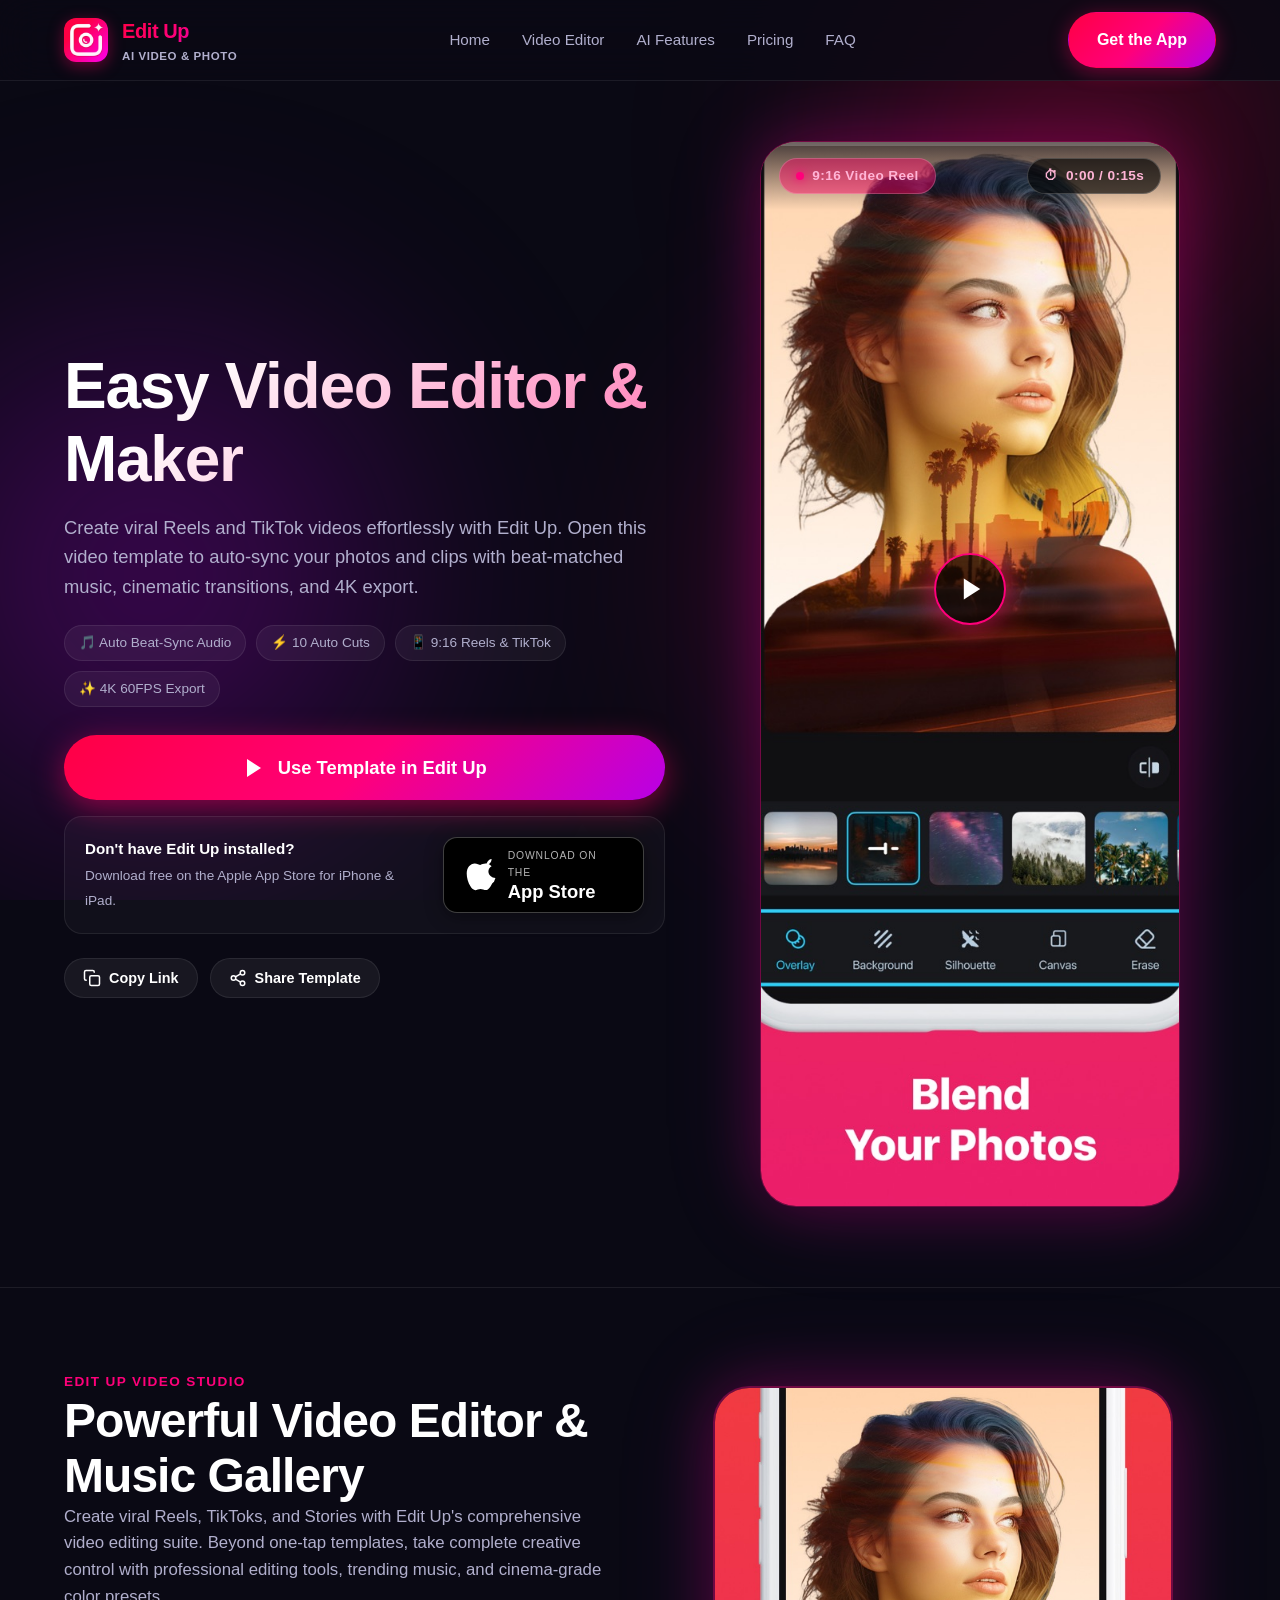
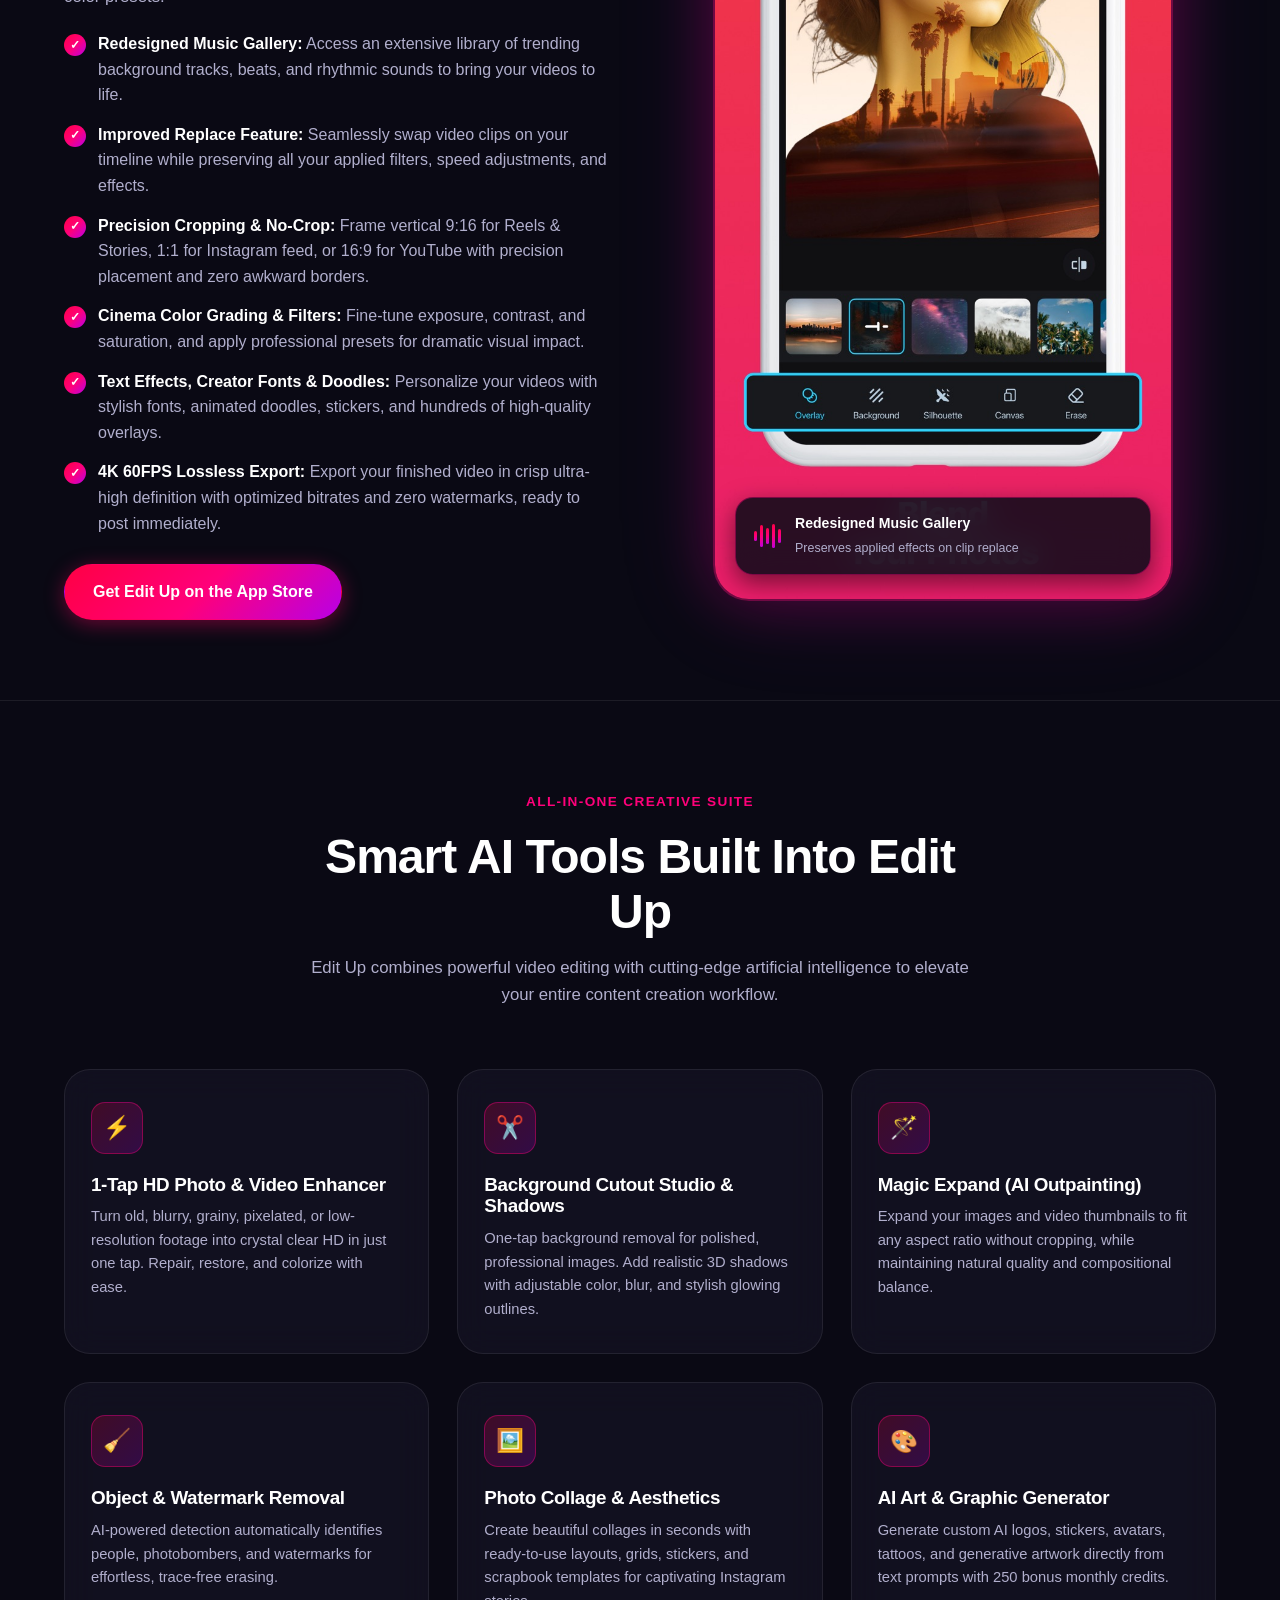
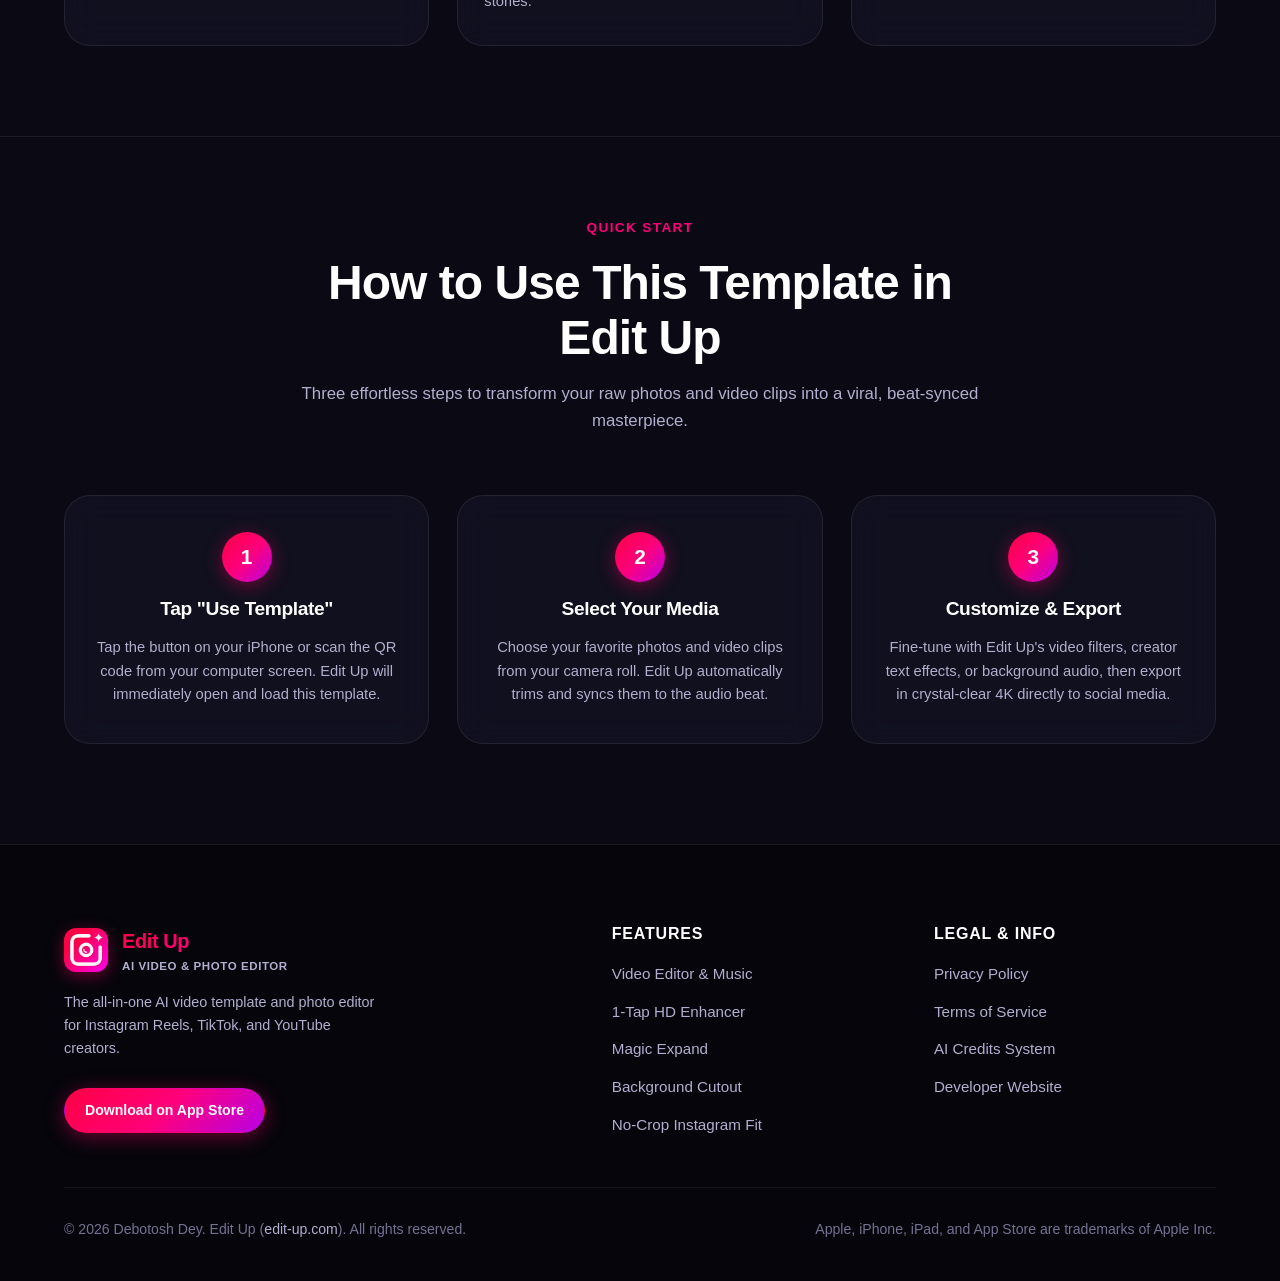
==== commit 54388ac4: "refactor(templates): remove device status badge, template id, and video template header badges" ====
--- a/video-templates/index.html
+++ b/video-templates/index.html
@@ -98,22 +98,6 @@
         <!-- Left: Video Template Information & Action CTAs -->
         <div class="template-view-info">
           
-          <!-- Device Detection Status Pill -->
-          <div id="device-status-badge" class="device-pill device-pill-ios">
-            <svg width="14" height="14" viewBox="0 0 24 24" fill="none" stroke="currentColor" stroke-width="2.2" style="display:inline-block; vertical-align:middle; margin-right:6px;"><rect x="5" y="2" width="14" height="20" rx="3" ry="3"></rect><line x1="12" y1="18" x2="12.01" y2="18"></line></svg>
-            Checking device compatibility...
-          </div>
-
-          <div class="template-header-badges">
-            <span class="template-header-badge" id="template-banner-tag">
-              <svg width="14" height="14" viewBox="0 0 24 24" fill="none" stroke="currentColor" stroke-width="2.5" style="display:inline-block; vertical-align:middle; margin-right:4px;">
-                <polygon points="23 7 16 12 23 17 23 7"></polygon>
-                <rect x="1" y="5" width="15" height="14" rx="2" ry="2"></rect>
-              </svg>
-              VIDEO TEMPLATE
-            </span>
-            <span class="template-id-display">Template ID: <strong id="template-id-text">loading...</strong></span>
-          </div>
 
           <h1 id="template-title" class="gradient-text-light" style="margin-bottom: 16px;">
             Easy Video Editor &amp; Maker
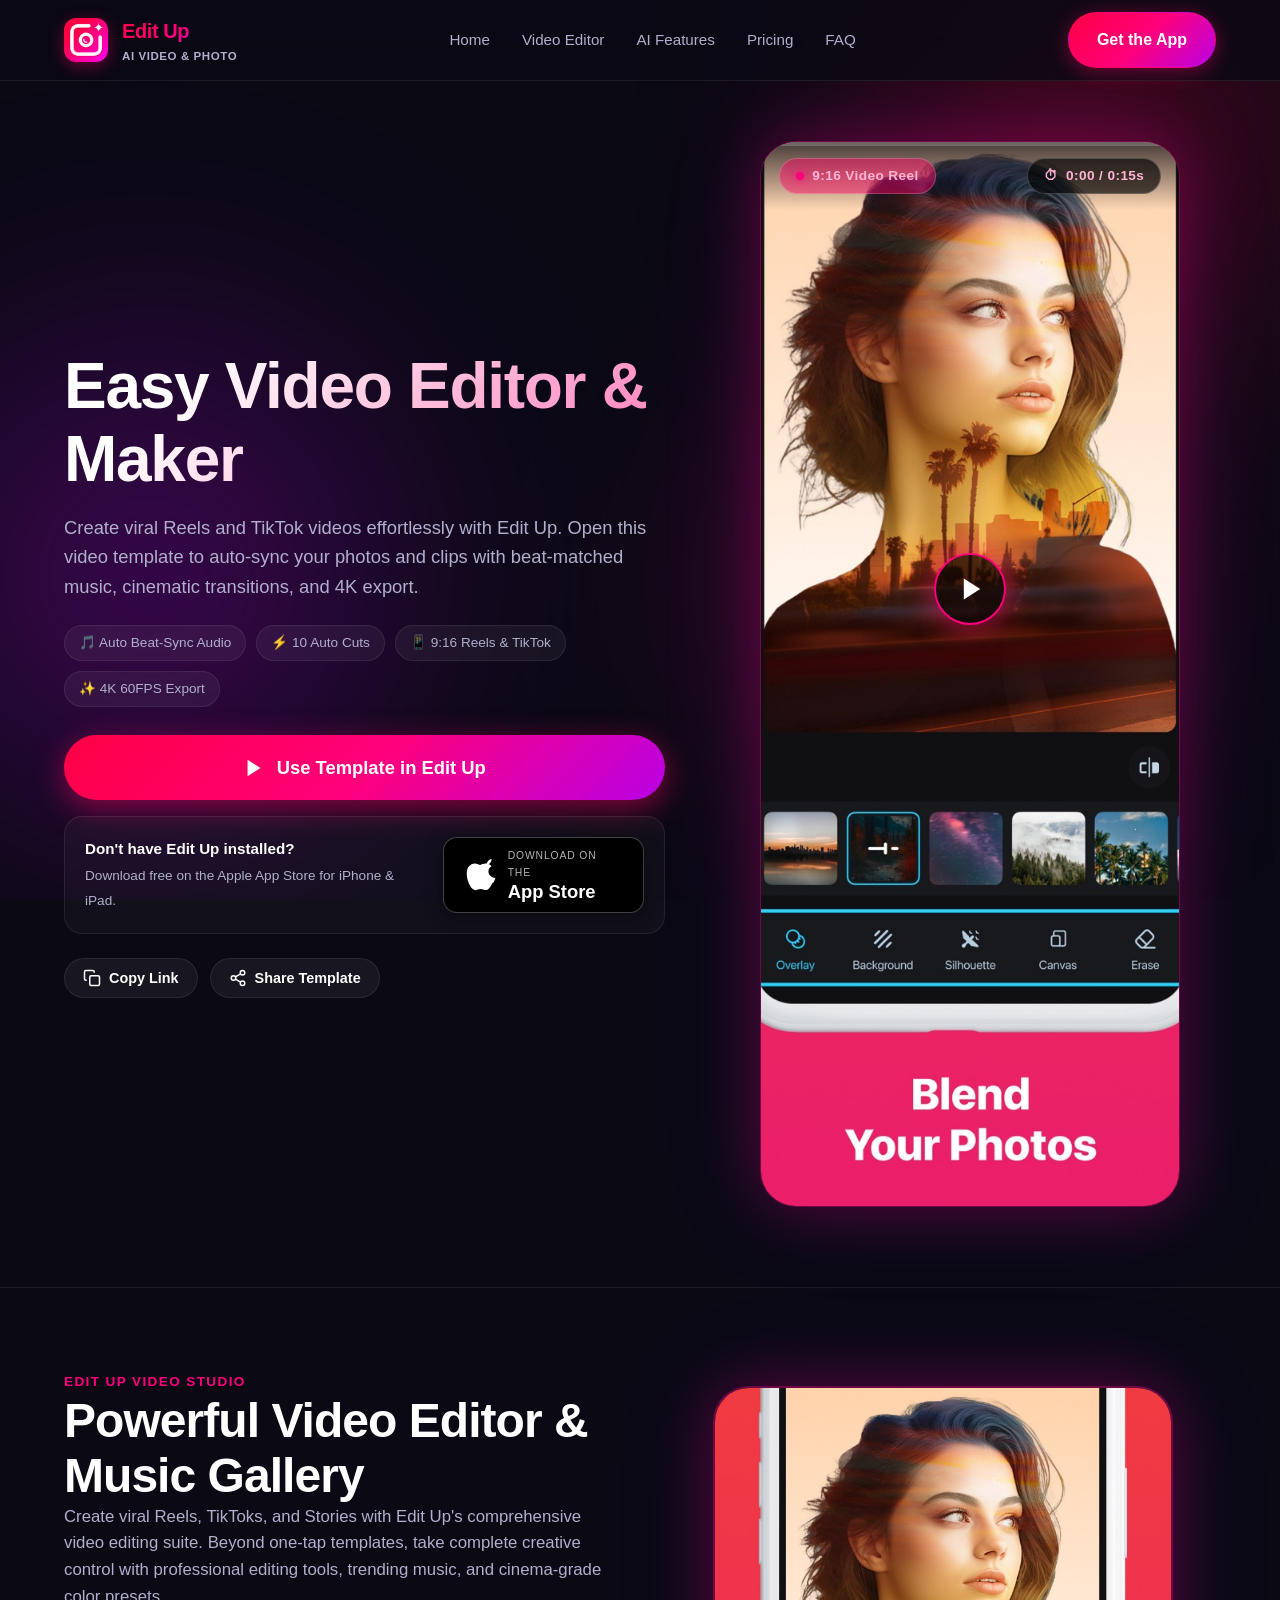
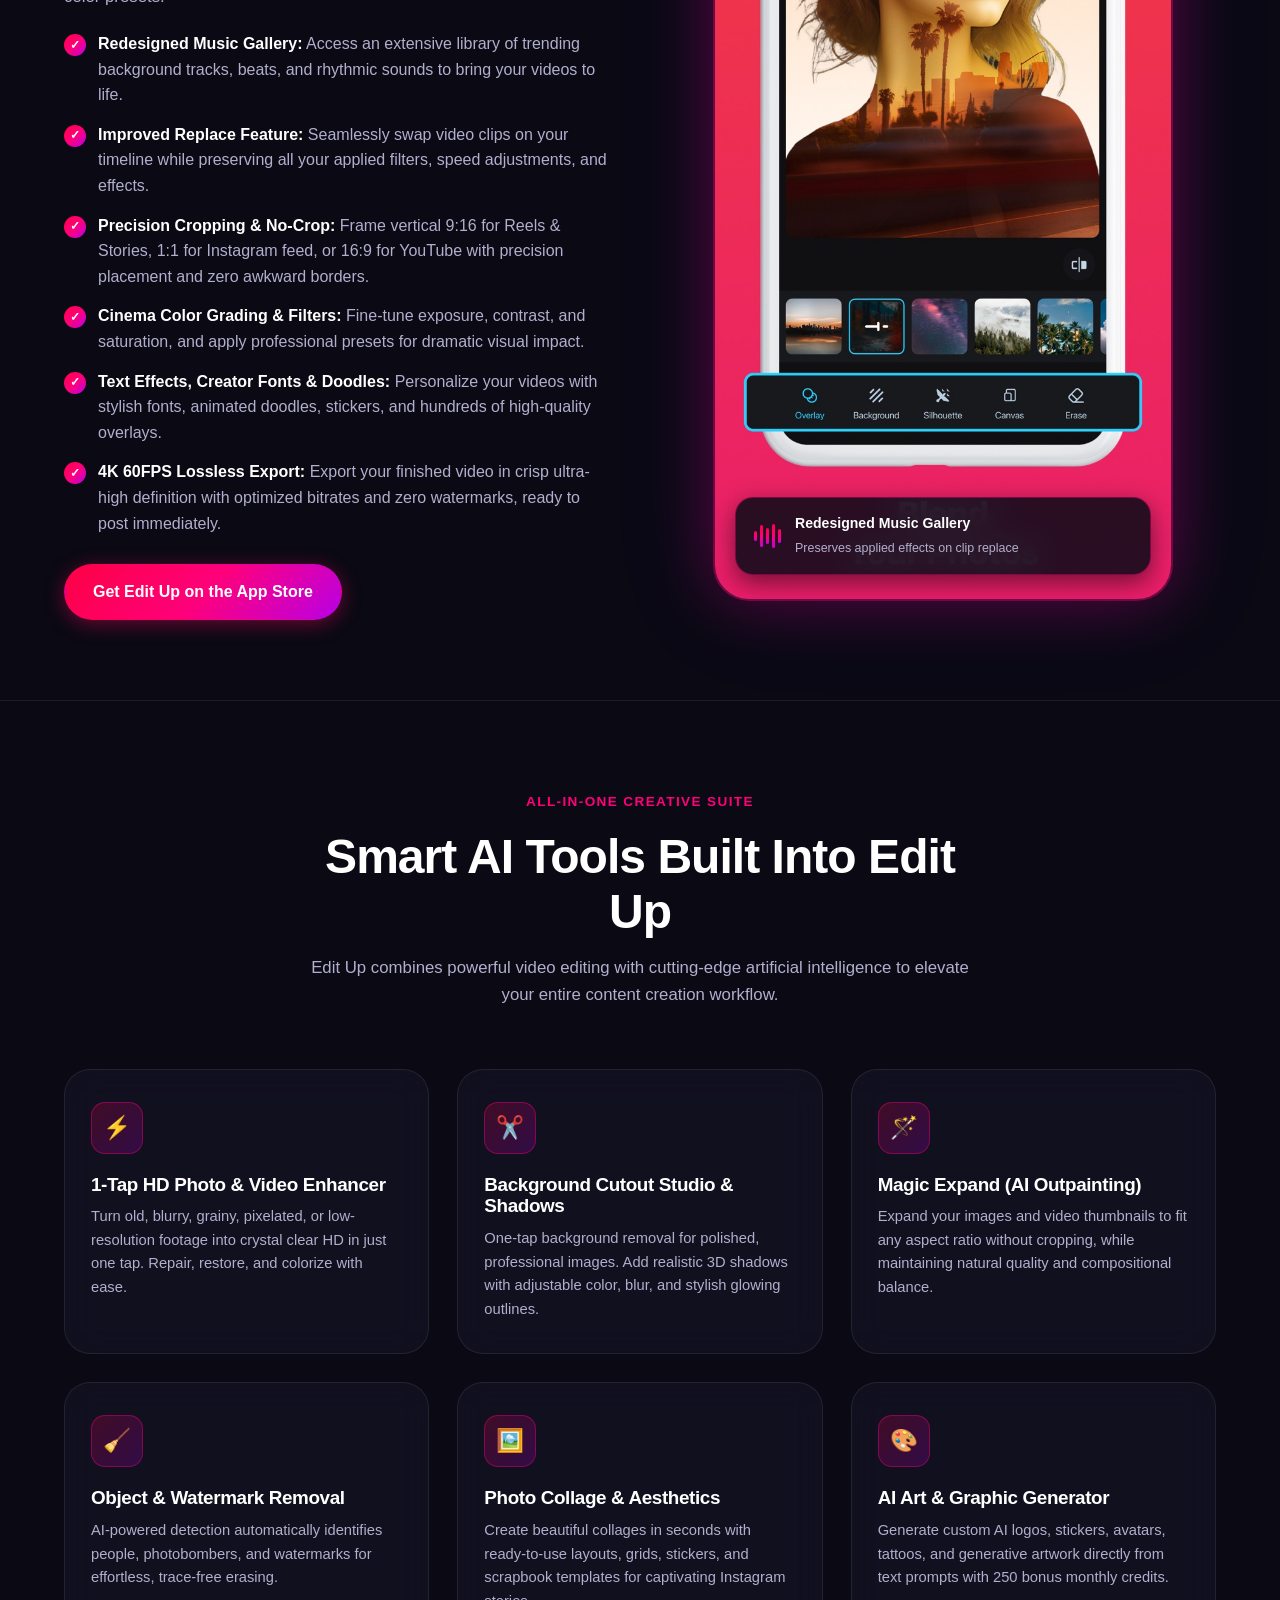
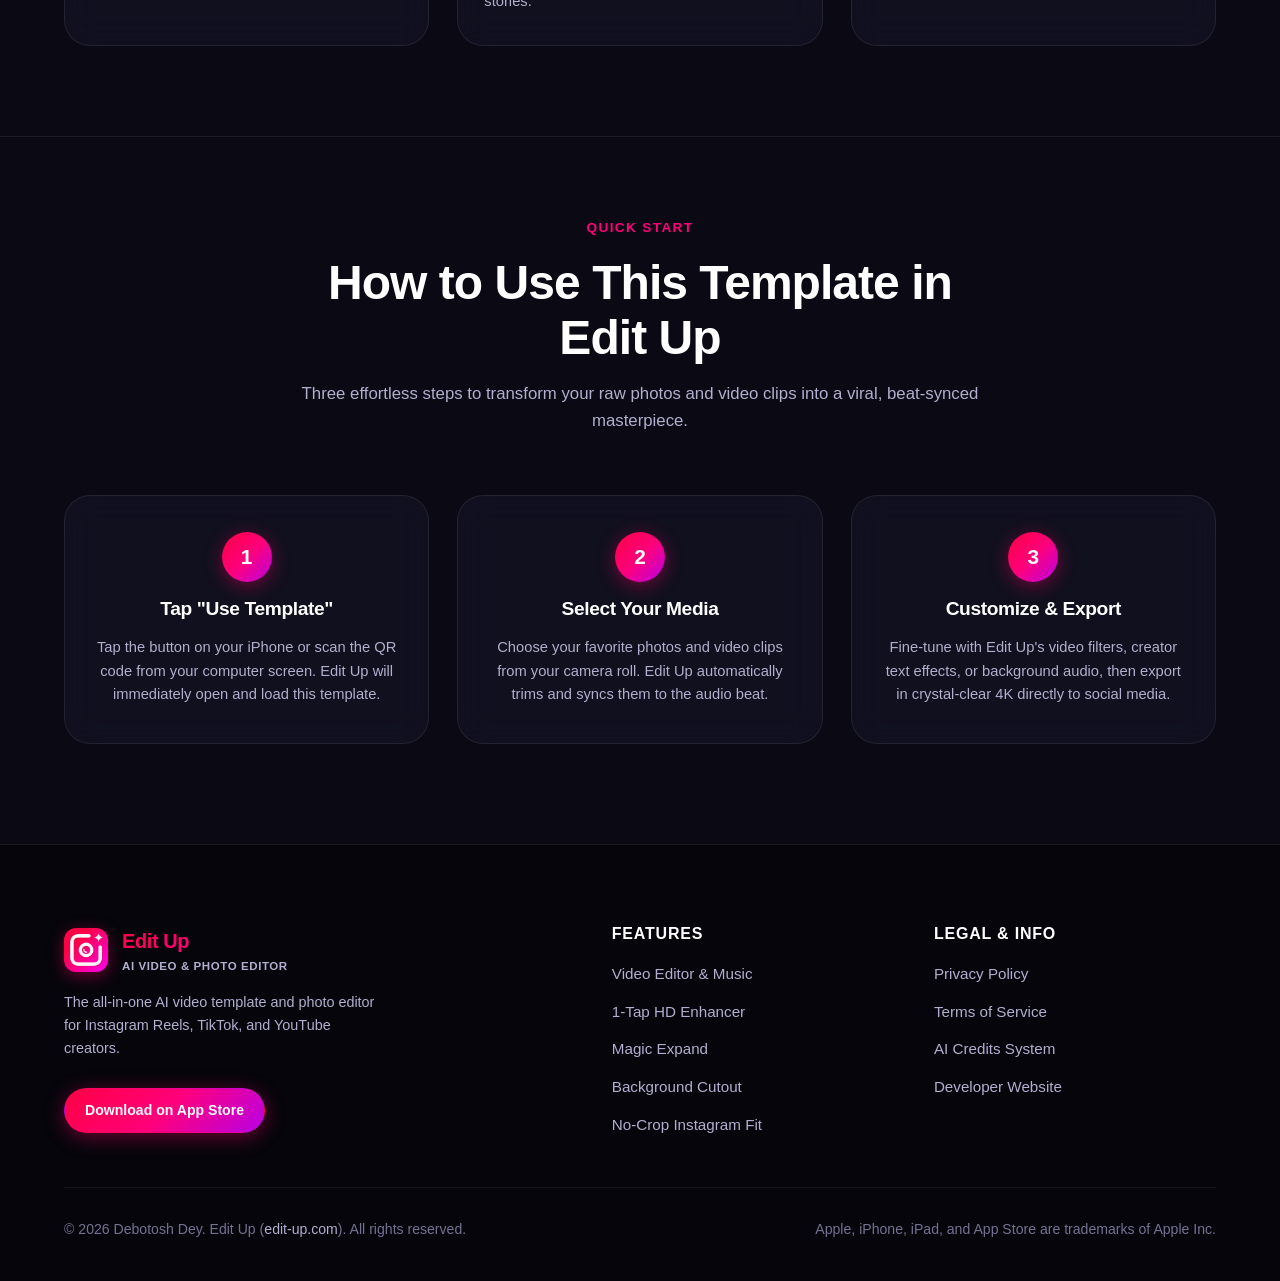
==== commit bd951f3f: "fix(responsive): optimize video template page and action buttons for all mobile screens and iOS safe" ====
--- a/video-templates/index.html
+++ b/video-templates/index.html
@@ -123,11 +123,11 @@
           <!-- Deep Link Action CTA Area -->
           <div class="template-actions">
             
-            <a href="editup://video-template" id="btn-open-app" class="btn-open-app">
-              <svg width="24" height="24" viewBox="0 0 24 24" fill="currentColor">
+            <a href="editup://video-template" id="btn-open-app" class="btn-open-app" aria-label="Use template in Edit Up app">
+              <svg width="22" height="22" viewBox="0 0 24 24" fill="currentColor" aria-hidden="true">
                 <polygon points="5 3 19 12 5 21 5 3"></polygon>
               </svg>
-              Use Template in Edit Up
+              <span>Use Template in Edit Up</span>
             </a>
 
             <!-- App Store Fallback Box -->
--- a/assets/css/style.css
+++ b/assets/css/style.css
@@ -1610,6 +1610,7 @@
   flex-direction: column;
   gap: 16px;
   margin-top: 12px;
+  width: 100%;
 }
 
 .btn-open-app {
@@ -1628,11 +1629,26 @@
   transition: all var(--transition-fast);
   cursor: pointer;
   border: none;
+  width: 100%;
+  max-width: 100%;
+  box-sizing: border-box;
+  text-align: center;
+  -webkit-tap-highlight-color: transparent;
+}
+
+.btn-open-app svg {
+  flex-shrink: 0;
+  transition: transform var(--transition-fast);
 }
 
 .btn-open-app:hover {
   transform: translateY(-3px) scale(1.02);
   box-shadow: 0 12px 40px rgba(255, 0, 100, 0.7);
+}
+
+.btn-open-app:active {
+  transform: scale(0.98);
+  box-shadow: 0 4px 16px rgba(255, 0, 100, 0.4);
 }
 
 .template-fallback-box {
@@ -2064,16 +2080,18 @@
   bottom: 0;
   left: 0;
   right: 0;
-  background: rgba(14, 13, 27, 0.95);
+  background: rgba(14, 13, 27, 0.96);
   backdrop-filter: blur(20px);
   -webkit-backdrop-filter: blur(20px);
   border-top: 1px solid rgba(255, 0, 122, 0.35);
-  padding: 12px 20px;
+  padding: 10px 18px;
+  padding-bottom: calc(10px + env(safe-area-inset-bottom, 0px));
   z-index: 999;
   align-items: center;
   justify-content: space-between;
-  gap: 14px;
+  gap: 12px;
   box-shadow: 0 -8px 25px rgba(0, 0, 0, 0.6);
+  box-sizing: border-box;
 }
 
 .sticky-mobile-cta-info {
@@ -2081,45 +2099,65 @@
   align-items: center;
   gap: 10px;
   min-width: 0;
+  flex: 1 1 auto;
 }
 
 .sticky-mobile-cta-info img {
-  width: 36px;
-  height: 36px;
+  width: 38px;
+  height: 38px;
   border-radius: 10px;
   flex-shrink: 0;
 }
 
 .sticky-mobile-cta-text {
   min-width: 0;
+  overflow: hidden;
 }
 
 .sticky-mobile-cta-title {
-  font-size: 0.9rem;
+  font-size: 0.88rem;
   font-weight: 700;
   color: #FFFFFF;
   white-space: nowrap;
   overflow: hidden;
   text-overflow: ellipsis;
+  line-height: 1.25;
 }
 
 .sticky-mobile-cta-sub {
-  font-size: 0.75rem;
+  font-size: 0.72rem;
   color: var(--text-secondary);
   white-space: nowrap;
+  overflow: hidden;
+  text-overflow: ellipsis;
 }
 
 .btn-sticky-open {
   background: var(--gradient-brand);
   color: #FFFFFF;
-  padding: 10px 20px;
+  padding: 10px 18px;
   border-radius: var(--radius-full);
-  font-size: 0.9rem;
+  font-size: 0.88rem;
   font-weight: 700;
   white-space: nowrap;
   text-decoration: none;
   flex-shrink: 0;
   box-shadow: 0 4px 15px rgba(255, 0, 100, 0.4);
+  display: inline-flex;
+  align-items: center;
+  justify-content: center;
+  -webkit-tap-highlight-color: transparent;
+  transition: transform var(--transition-fast), box-shadow var(--transition-fast);
+}
+
+.btn-sticky-open:hover {
+  transform: translateY(-2px);
+  box-shadow: 0 6px 20px rgba(255, 0, 100, 0.6);
+}
+
+.btn-sticky-open:active {
+  transform: scale(0.96);
+  box-shadow: 0 2px 10px rgba(255, 0, 100, 0.4);
 }
 
 /* Responsive Media Queries */
@@ -2167,7 +2205,7 @@
 
 @media (max-width: 768px) {
   body {
-    padding-bottom: 96px; /* Offset for sticky mobile bar */
+    padding-bottom: calc(88px + env(safe-area-inset-bottom, 0px)); /* Offset for sticky mobile bar with iOS safe area */
   }
 
   .sticky-mobile-cta {
@@ -2178,38 +2216,101 @@
     display: none !important; /* Hide desktop camera QR scanner on mobile screens */
   }
 
+  /* Template View Hero Section Responsive */
+  .template-view-hero {
+    padding: 30px 0 48px;
+  }
+
+  .template-view-grid {
+    grid-template-columns: 1fr;
+    gap: 36px;
+  }
+
+  .template-view-hero h1#template-title {
+    font-size: 1.85rem;
+    line-height: 1.22;
+    margin-bottom: 12px;
+  }
+
+  .template-view-hero #template-description {
+    font-size: 1rem;
+    line-height: 1.55;
+    margin-bottom: 20px;
+  }
+
+  .template-actions {
+    gap: 14px;
+    width: 100%;
+  }
+
+  /* Primary Use Template CTA button - perfectly responsive */
+  .btn-open-app {
+    width: 100%;
+    padding: 16px 20px;
+    font-size: 1.05rem;
+    gap: 10px;
+    border-radius: 16px;
+    box-shadow: 0 6px 24px rgba(255, 0, 100, 0.45);
+  }
+
+  .btn-open-app svg {
+    width: 20px;
+    height: 20px;
+  }
+
   .template-preview-media {
     height: 380px;
   }
 
+  .template-features-section {
+    padding: 60px 0;
+  }
+
   .template-features-grid {
     grid-template-columns: 1fr;
+    gap: 20px;
+    margin-top: 32px;
+  }
+
+  .template-steps-section {
+    padding: 60px 0;
   }
 
   .template-steps-grid {
     grid-template-columns: 1fr;
     gap: 20px;
+    margin-top: 32px;
+  }
+
+  .video-editor-section {
+    padding: 60px 0;
   }
 
   .template-fallback-box {
     flex-direction: column;
     text-align: center;
     align-items: stretch;
-    gap: 16px;
+    gap: 14px;
+    padding: 18px;
   }
 
   .template-fallback-box .btn-appstore {
     justify-content: center;
+    width: 100%;
   }
 
   .template-share-tools {
-    flex-direction: column;
+    display: grid;
+    grid-template-columns: 1fr 1fr;
+    gap: 10px;
     width: 100%;
   }
 
   .template-share-tools .btn-tool {
     justify-content: center;
     width: 100%;
+    padding: 11px 14px;
+    font-size: 0.88rem;
   }
 
   .nav-links, .nav-cta {
@@ -2280,24 +2381,63 @@
 }
 
 @media (max-width: 480px) {
+  .container {
+    padding-left: 16px;
+    padding-right: 16px;
+  }
+
+  .template-view-hero {
+    padding: 20px 0 36px;
+  }
+
+  .template-view-grid {
+    gap: 28px;
+  }
+
+  .template-view-hero h1#template-title {
+    font-size: 1.6rem;
+    line-height: 1.2;
+    margin-bottom: 10px;
+  }
+
+  .template-view-hero #template-description {
+    font-size: 0.94rem;
+    line-height: 1.5;
+    margin-bottom: 16px;
+  }
+
+  .template-info-pills {
+    gap: 6px;
+    margin-bottom: 18px;
+  }
+
+  .template-info-pill {
+    padding: 5px 10px;
+    font-size: 0.78rem;
+  }
+
+  /* Optimized Use Template Button on Mobile */
+  .btn-open-app {
+    padding: 14px 16px;
+    font-size: 0.98rem;
+    gap: 8px;
+    border-radius: 14px;
+    box-shadow: 0 5px 20px rgba(255, 0, 100, 0.4);
+  }
+
+  .btn-open-app svg {
+    width: 18px;
+    height: 18px;
+  }
+
+  .btn-open-app span {
+    white-space: nowrap;
+  }
+
   .template-preview-media {
     height: 320px;
   }
 
-  .template-header-badges {
-    gap: 8px;
-  }
-
-  .template-header-badge {
-    padding: 5px 12px;
-    font-size: 0.78rem;
-  }
-
-  .template-id-display {
-    padding: 5px 10px;
-    font-size: 0.84rem;
-  }
-
   .template-player-details-panel {
     padding: 14px 16px 16px;
   }
@@ -2306,8 +2446,86 @@
     font-size: 1.05rem;
   }
 
+  .template-fallback-box {
+    padding: 14px;
+    border-radius: 14px;
+    gap: 12px;
+  }
+
+  .template-fallback-box strong {
+    font-size: 0.88rem;
+  }
+
+  .template-fallback-box span {
+    font-size: 0.8rem;
+  }
+
+  .sticky-mobile-cta {
+    padding: 8px 14px;
+    padding-bottom: calc(8px + env(safe-area-inset-bottom, 0px));
+    gap: 8px;
+  }
+
+  .sticky-mobile-cta-info img {
+    width: 32px;
+    height: 32px;
+    border-radius: 8px;
+  }
+
+  .sticky-mobile-cta-title {
+    font-size: 0.82rem;
+  }
+
+  .sticky-mobile-cta-sub {
+    font-size: 0.68rem;
+  }
+
+  .btn-sticky-open {
+    padding: 8px 14px;
+    font-size: 0.82rem;
+    border-radius: 12px;
+  }
+
+  .video-editor-section {
+    padding: 44px 0;
+  }
+
+  .template-features-section {
+    padding: 44px 0;
+  }
+
+  .template-steps-section {
+    padding: 44px 0;
+  }
+
   .footer-bottom {
     font-size: 0.8rem;
+  }
+}
+
+@media (max-width: 360px) {
+  .btn-open-app {
+    padding: 12px 10px;
+    font-size: 0.88rem;
+    gap: 6px;
+  }
+
+  .sticky-mobile-cta {
+    padding: 6px 10px;
+    padding-bottom: calc(6px + env(safe-area-inset-bottom, 0px));
+  }
+
+  .sticky-mobile-cta-sub {
+    display: none;
+  }
+
+  .btn-sticky-open {
+    padding: 7px 12px;
+    font-size: 0.78rem;
+  }
+
+  .template-share-tools {
+    grid-template-columns: 1fr;
   }
 }
 
